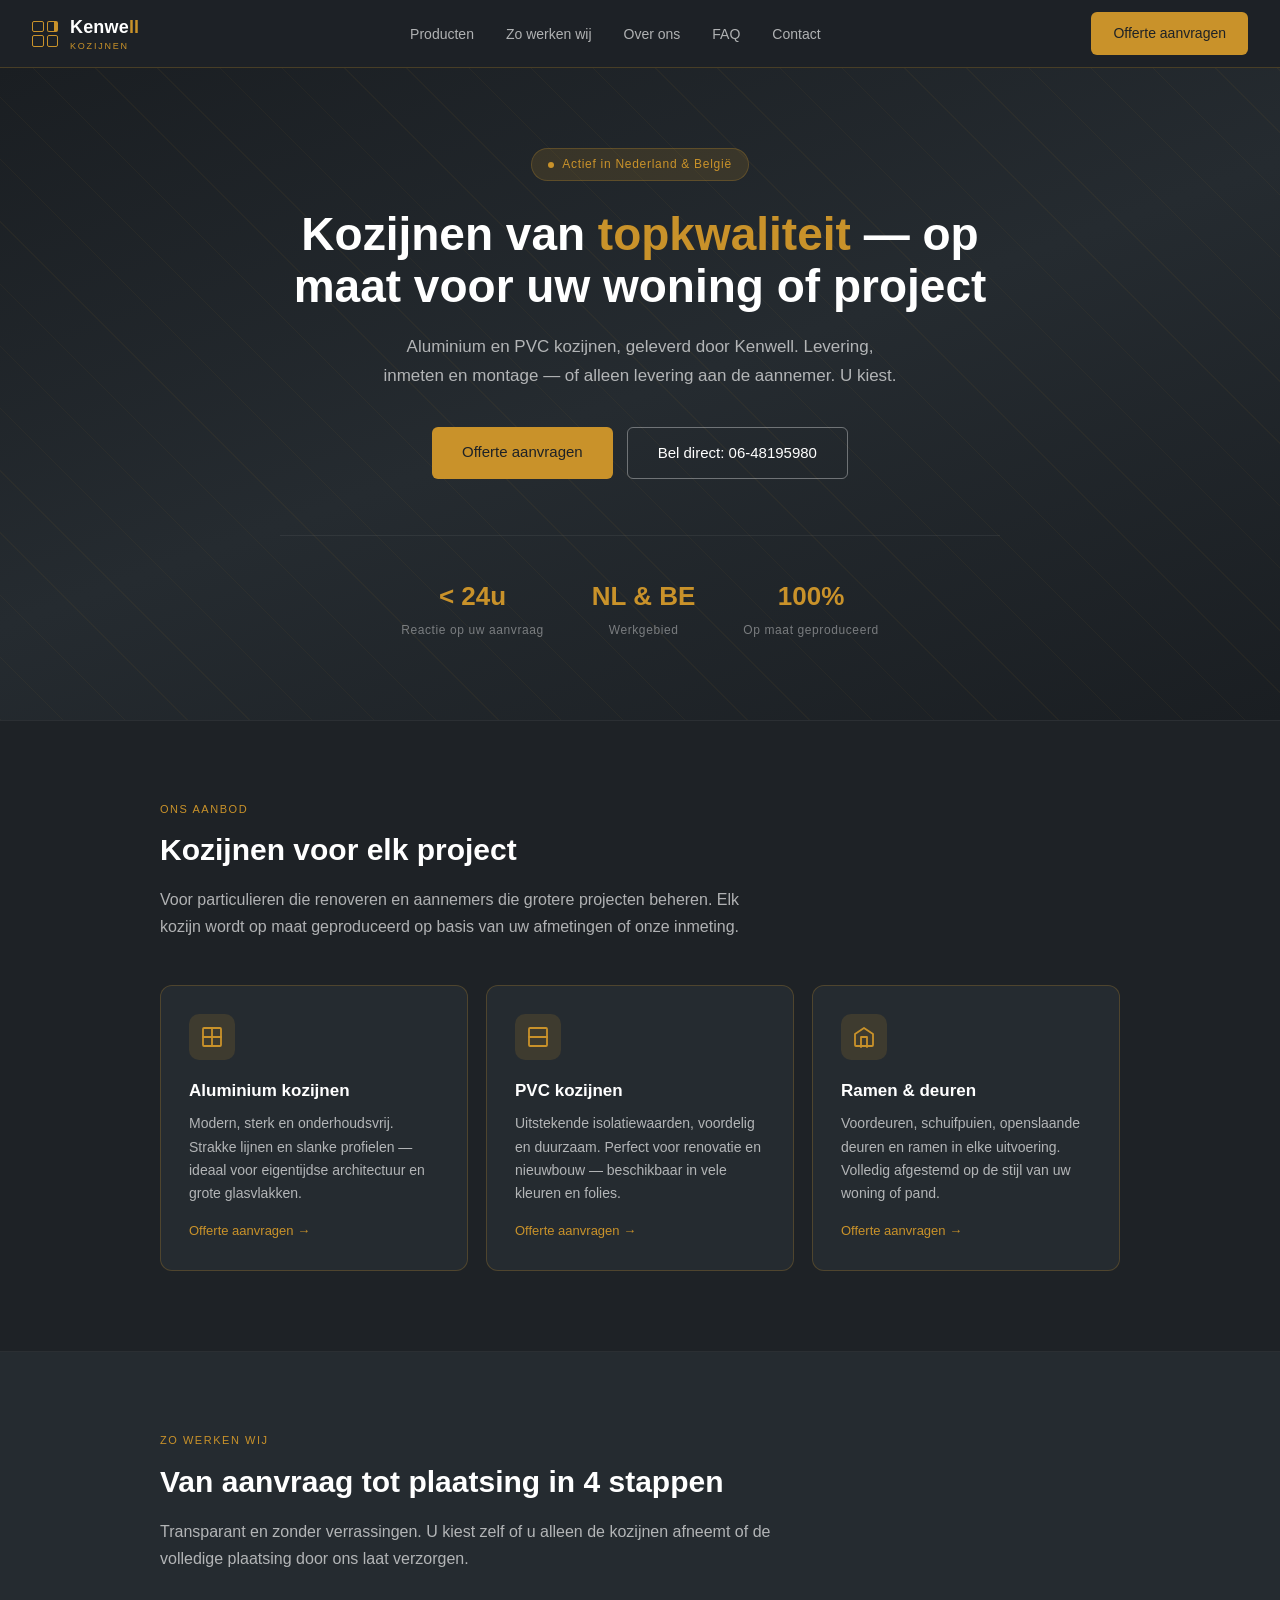
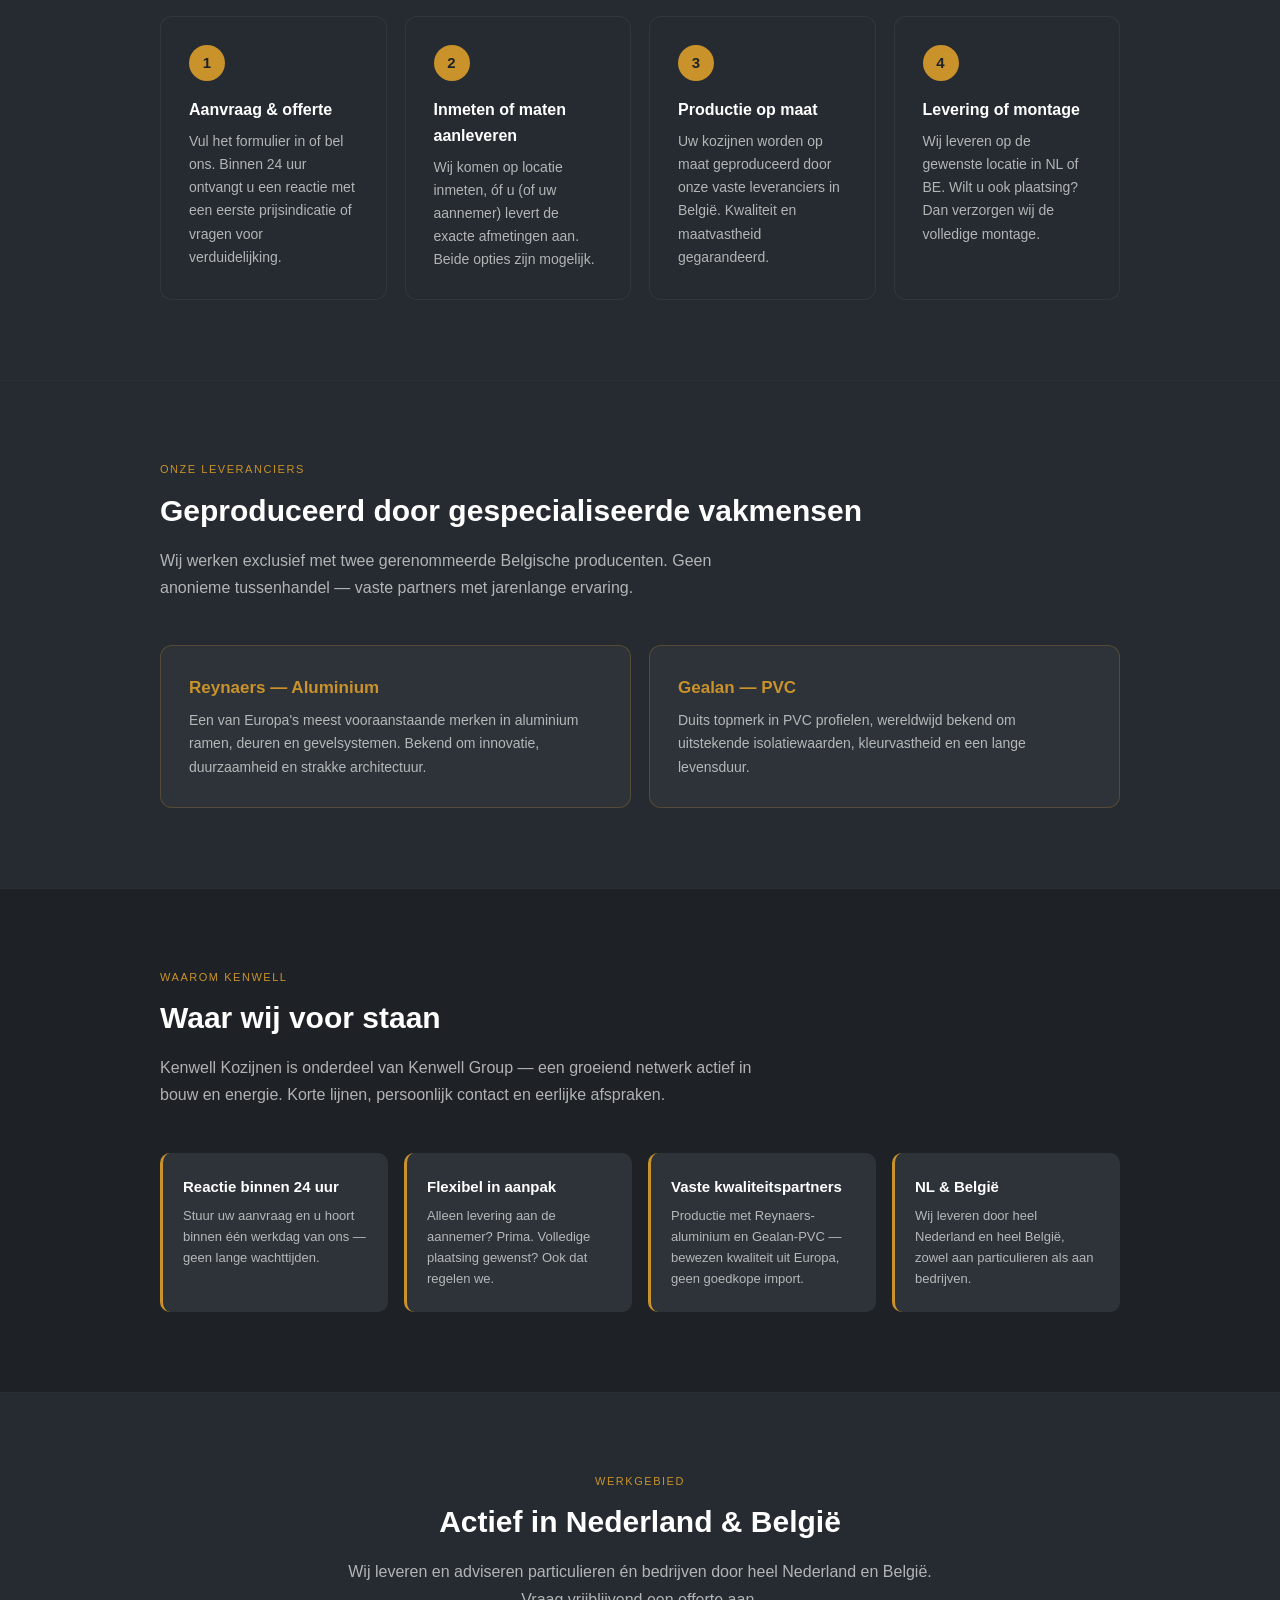
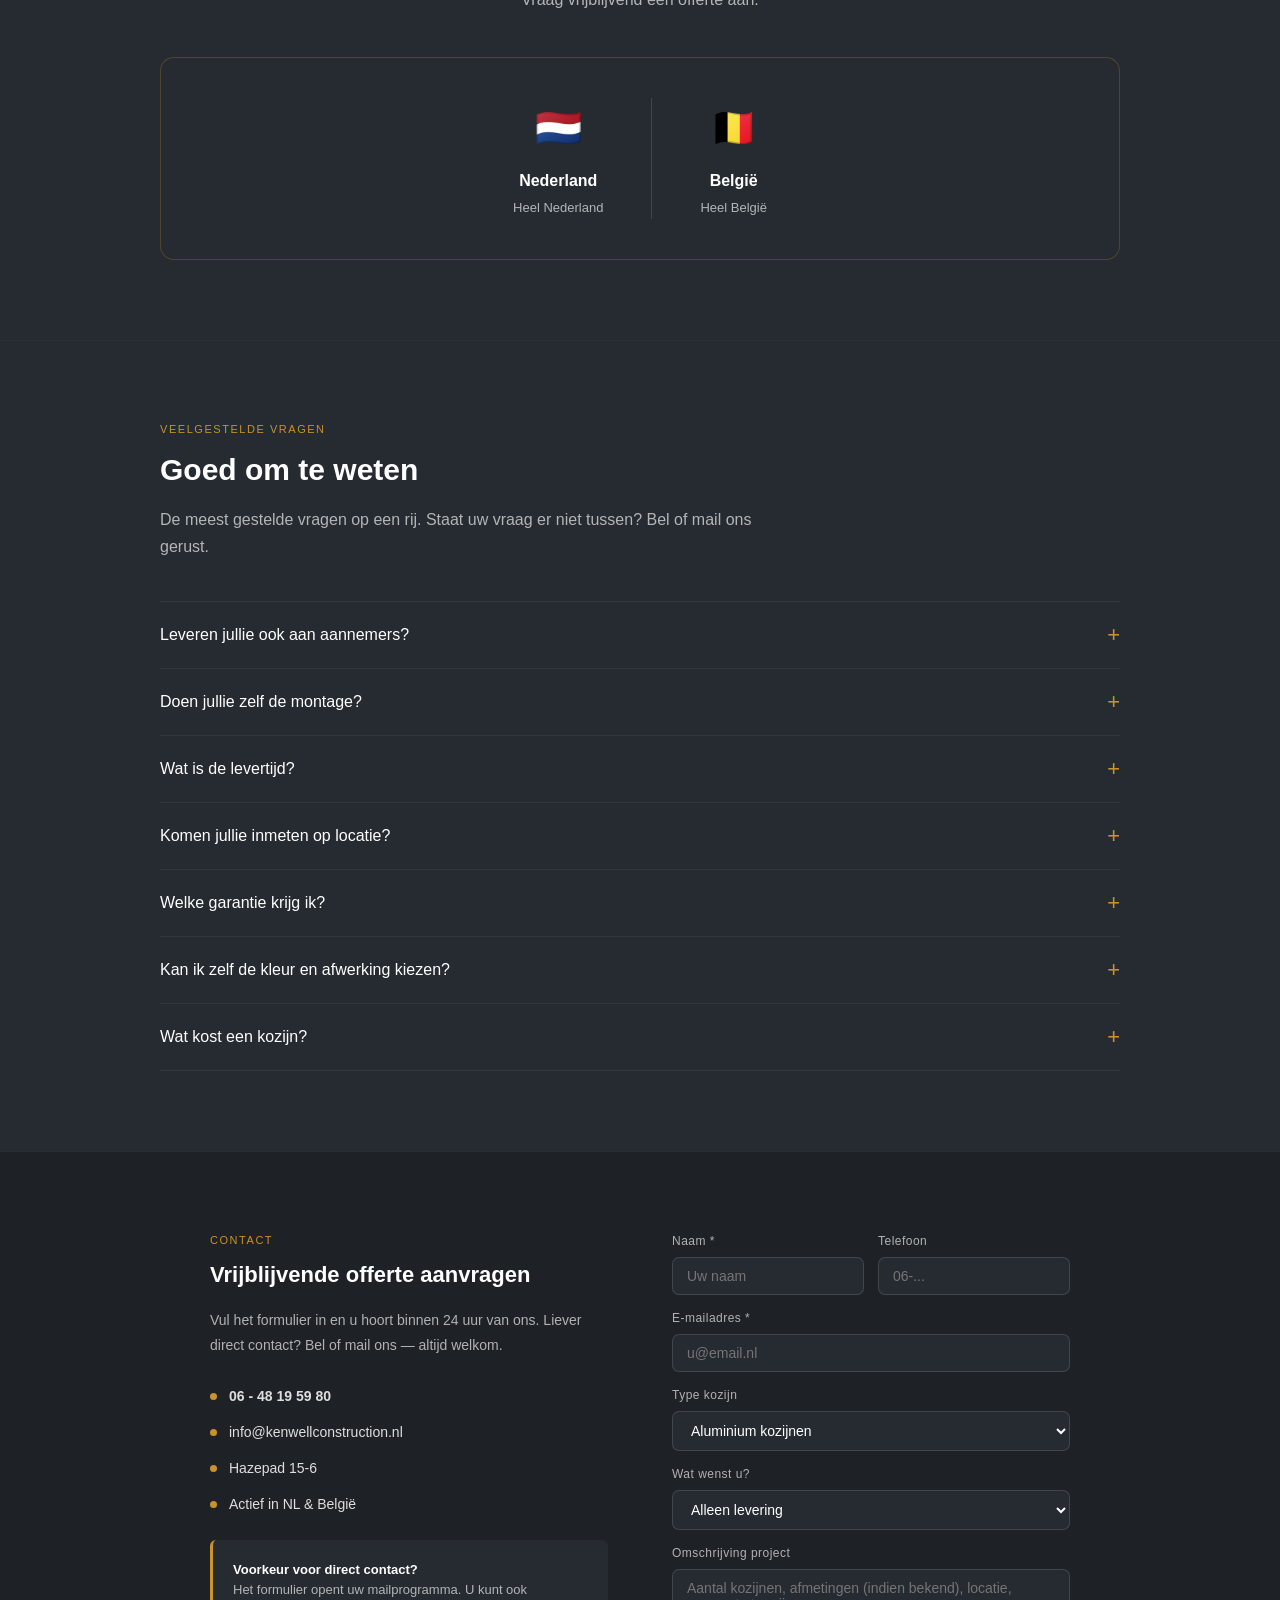
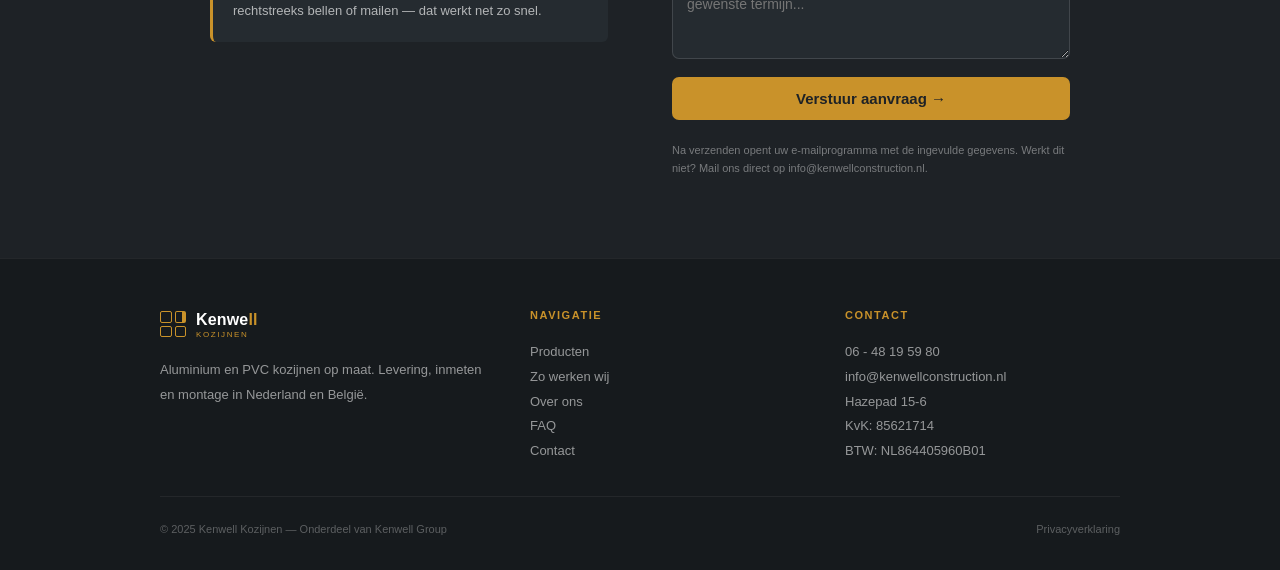
==== index.html @ 0875639f "Update index.html" ====
<!DOCTYPE html>
<html lang="nl">
<head>
  <meta charset="UTF-8" />
  <meta name="viewport" content="width=device-width, initial-scale=1.0" />
  <meta name="description" content="Kenwell Kozijnen — Aluminium en PVC kozijnen op maat. Offerte binnen 24 uur. Levering, inmeten en montage in heel Nederland en België." />
  <meta property="og:title" content="Kenwell Kozijnen | Aluminium & PVC kozijnen in NL & België" />
  <meta property="og:description" content="Kozijnen op maat voor uw woning of project. Offerte binnen 24 uur. Actief in heel Nederland en België." />
  <meta property="og:type" content="website" />
  <meta property="og:url" content="https://www.kenwellkozijnen.com" />
  <meta property="og:locale" content="nl_NL" />
  <title>Kenwell Kozijnen | Aluminium & PVC kozijnen in NL & België</title>

  <link rel="icon" href="data:image/svg+xml,%3Csvg xmlns='http://www.w3.org/2000/svg' viewBox='0 0 32 32'%3E%3Crect width='32' height='32' rx='6' fill='%231e2226'/%3E%3Ctext x='16' y='22' font-family='Segoe UI,Arial' font-size='20' font-weight='700' text-anchor='middle' fill='%23C9922A'%3EK%3C/text%3E%3C/svg%3E" />

  <script type="application/ld+json">
  {
    "@context": "https://schema.org",
    "@type": "LocalBusiness",
    "name": "Kenwell Kozijnen",
    "description": "Leverancier van aluminium en PVC kozijnen voor particulieren en bedrijven in Nederland en België.",
    "url": "https://www.kenwellkozijnen.com",
    "email": "info@kenwellconstruction.nl",
    "telephone": "+31648195980",
    "address": {
      "@type": "PostalAddress",
      "streetAddress": "Hazepad 15-6",
      "addressCountry": "NL"
    },
    "areaServed": ["NL", "BE"],
    "parentOrganization": {
      "@type": "Organization",
      "name": "Kenwell Group"
    }
  }
  </script>

  <style>
    *, *::before, *::after { margin: 0; padding: 0; box-sizing: border-box; }

    :root {
      --gold: #C9922A;
      --gold-light: rgba(201, 146, 42, 0.15);
      --gold-border: rgba(201, 146, 42, 0.25);
      --dark: #1e2226;
      --dark2: #252b30;
      --dark3: #2d3338;
      --dark4: #161a1d;
      --text: #ffffff;
      --text-muted: rgba(255,255,255,0.65);
      --text-subtle: rgba(255,255,255,0.4);
      --divider: rgba(255,255,255,0.06);
    }

    html { scroll-behavior: smooth; }
    body {
      font-family: -apple-system, BlinkMacSystemFont, 'Segoe UI', Roboto, sans-serif;
      background: var(--dark);
      color: var(--text);
      line-height: 1.6;
    }
    a { color: inherit; }

    /* NAV */
    nav {
      position: sticky; top: 0; z-index: 100;
      background: rgba(30, 34, 38, 0.92);
      backdrop-filter: blur(10px);
      border-bottom: 1px solid var(--gold-border);
      padding: 0 2rem;
      display: flex; align-items: center; justify-content: space-between;
      height: 68px;
    }
    .nav-logo { display: flex; align-items: center; gap: 12px; text-decoration: none; }
    .nav-logo-icon {
      display: grid; grid-template-columns: 1fr 1fr; gap: 3px;
      width: 26px; height: 26px;
    }
    .nav-logo-icon span {
      border: 1.8px solid var(--gold); border-radius: 2px; display: block;
    }
    .nav-logo-icon span:nth-child(2) { border-right-width: 4px; }
    .nav-brand-name { font-size: 18px; font-weight: 600; color: #fff; letter-spacing: 0.01em; }
    .nav-brand-name em { color: var(--gold); font-style: normal; }
    .nav-brand-sub {
      font-size: 9px; letter-spacing: 0.2em; color: var(--gold);
      display: block; margin-top: -3px;
    }
    .nav-links { display: flex; gap: 2rem; align-items: center; list-style: none; }
    .nav-links a {
      font-size: 14px; color: var(--text-muted);
      text-decoration: none; transition: color 0.2s;
    }
    .nav-links a:hover { color: #fff; }

    .btn {
      display: inline-block; padding: 10px 22px;
      border-radius: 6px; font-size: 14px; font-weight: 500;
      cursor: pointer; border: none; text-decoration: none;
      transition: opacity 0.2s, background 0.2s, border-color 0.2s;
    }
    .btn-gold { background: var(--gold); color: #1e2226; }
    .btn-gold:hover { opacity: 0.88; }
    .btn-outline {
      background: transparent; color: #fff;
      border: 1.5px solid rgba(255,255,255,0.35);
    }
    .btn-outline:hover { border-color: #fff; }

    /* HERO */
    .hero {
      min-height: 580px;
      display: flex; align-items: center; justify-content: center;
      text-align: center; padding: 5rem 2rem;
      position: relative; overflow: hidden;
      background: linear-gradient(160deg, #1a1e22 0%, #252b30 50%, #1a1e22 100%);
    }
    .hero-pattern {
      position: absolute; inset: 0; opacity: 0.05;
      background-image: repeating-linear-gradient(
        45deg, var(--gold) 0px, var(--gold) 1px,
        transparent 1px, transparent 44px
      );
    }
    .hero-content { position: relative; z-index: 1; max-width: 720px; }
    .hero-badge {
      display: inline-flex; align-items: center; gap: 8px;
      background: var(--gold-light); border: 1px solid var(--gold-border);
      border-radius: 20px; padding: 6px 16px;
      font-size: 12px; color: var(--gold); letter-spacing: 0.06em;
      margin-bottom: 1.75rem;
    }
    .hero-badge-dot { width: 6px; height: 6px; background: var(--gold); border-radius: 50%; }
    .hero h1 { font-size: 46px; font-weight: 600; line-height: 1.13; margin-bottom: 1.25rem; }
    .hero h1 em { color: var(--gold); font-style: normal; }
    .hero-sub {
      font-size: 17px; color: var(--text-muted);
      max-width: 520px; margin: 0 auto 2.25rem; line-height: 1.7;
    }
    .hero-ctas { display: flex; gap: 14px; justify-content: center; flex-wrap: wrap; }
    .hero-ctas .btn { font-size: 15px; padding: 13px 30px; }
    .hero-stats {
      display: flex; gap: 3rem; justify-content: center;
      margin-top: 3.5rem; padding-top: 2.5rem;
      border-top: 1px solid var(--divider); flex-wrap: wrap;
    }
    .stat-num { font-size: 26px; font-weight: 600; color: var(--gold); }
    .stat-label { font-size: 12px; color: var(--text-subtle); margin-top: 3px; letter-spacing: 0.05em; }

    /* SECTIONS */
    section { padding: 5rem 2rem; }
    .section-inner { max-width: 960px; margin: 0 auto; }
    .section-tag {
      font-size: 11px; letter-spacing: 0.14em;
      color: var(--gold); text-transform: uppercase; margin-bottom: 0.5rem;
    }
    .section-title { font-size: 30px; font-weight: 600; margin-bottom: 0.75rem; }
    .section-sub {
      font-size: 16px; color: var(--text-muted);
      line-height: 1.7; max-width: 620px;
    }
    .divider { border: none; border-top: 1px solid var(--divider); }

    /* PRODUCTS */
    .products-grid {
      display: grid; grid-template-columns: repeat(auto-fit, minmax(240px, 1fr));
      gap: 18px; margin-top: 2.75rem;
    }
    .product-card {
      background: var(--dark2); border: 1px solid var(--gold-border);
      border-radius: 12px; padding: 1.75rem;
      transition: border-color 0.25s, transform 0.25s;
    }
    .product-card:hover {
      border-color: rgba(201,146,42,0.6); transform: translateY(-3px);
    }
    .product-icon {
      width: 46px; height: 46px; background: var(--gold-light);
      border-radius: 10px; display: flex; align-items: center;
      justify-content: center; margin-bottom: 1.1rem;
    }
    .product-card h3 { font-size: 17px; font-weight: 600; margin-bottom: 0.5rem; }
    .product-card p { font-size: 14px; color: var(--text-muted); line-height: 1.65; }
    .product-link {
      display: inline-block; font-size: 13px; color: var(--gold);
      margin-top: 1rem; text-decoration: none;
    }
    .product-link:hover { text-decoration: underline; }

    /* USPs */
    .usps { background: var(--dark2); }
    .usp-grid {
      display: grid; grid-template-columns: repeat(auto-fit, minmax(210px, 1fr));
      gap: 16px; margin-top: 2.75rem;
    }
    .usp-item {
      padding: 1.4rem 1.25rem; border-radius: 10px;
      background: var(--dark3); border-left: 3px solid var(--gold);
    }
    .usp-item h4 { font-size: 15px; font-weight: 600; margin-bottom: 0.45rem; }
    .usp-item p { font-size: 13px; color: var(--text-muted); line-height: 1.6; }

    /* PROCES */
    .proces-grid {
      display: grid; grid-template-columns: repeat(auto-fit, minmax(220px, 1fr));
      gap: 18px; margin-top: 2.75rem;
    }
    .proces-step {
      background: var(--dark2); border: 1px solid var(--divider);
      border-radius: 12px; padding: 1.75rem; position: relative;
    }
    .proces-num {
      display: inline-flex; align-items: center; justify-content: center;
      width: 36px; height: 36px; border-radius: 50%;
      background: var(--gold); color: var(--dark);
      font-weight: 700; font-size: 15px; margin-bottom: 1rem;
    }
    .proces-step h4 { font-size: 16px; font-weight: 600; margin-bottom: 0.45rem; }
    .proces-step p { font-size: 14px; color: var(--text-muted); line-height: 1.65; }

    /* LEVERANCIERS */
    .leveranciers { background: var(--dark2); }
    .lev-grid {
      display: grid; grid-template-columns: repeat(auto-fit, minmax(260px, 1fr));
      gap: 18px; margin-top: 2.75rem;
    }
    .lev-card {
      background: var(--dark3); border: 1px solid var(--gold-border);
      border-radius: 12px; padding: 1.75rem;
    }
    .lev-card h4 { font-size: 17px; font-weight: 600; margin-bottom: 0.5rem; color: var(--gold); }
    .lev-card p { font-size: 14px; color: var(--text-muted); line-height: 1.65; }

    /* WERKGEBIED */
    .werkgebied { text-align: center; }
    .werkgebied .section-sub { margin: 0 auto; }
    .map-card {
      background: var(--dark2); border: 1px solid var(--gold-border);
      border-radius: 14px; padding: 2.5rem;
      display: flex; gap: 3rem; justify-content: center;
      margin-top: 2.75rem; flex-wrap: wrap;
    }
    .map-divider { width: 1px; background: var(--gold-border); align-self: stretch; }
    .map-country { text-align: center; }
    .country-flag { font-size: 38px; margin-bottom: 0.6rem; }
    .country-name { font-size: 16px; font-weight: 600; }
    .country-desc { font-size: 13px; color: var(--text-muted); margin-top: 4px; }

    /* FAQ */
    .faq { background: var(--dark2); }
    .faq-list { margin-top: 2.5rem; }
    .faq-item {
      border-bottom: 1px solid var(--divider);
    }
    .faq-item:first-child { border-top: 1px solid var(--divider); }
    .faq-q {
      width: 100%; background: none; border: none;
      padding: 1.25rem 0; font-size: 16px; font-weight: 500;
      color: var(--text); cursor: pointer; text-align: left;
      display: flex; justify-content: space-between; align-items: center;
      font-family: inherit;
    }
    .faq-q:hover { color: var(--gold); }
    .faq-q::after {
      content: '+'; color: var(--gold); font-size: 22px;
      font-weight: 300; transition: transform 0.25s;
    }
    .faq-item.open .faq-q::after { transform: rotate(45deg); }
    .faq-a {
      max-height: 0; overflow: hidden;
      transition: max-height 0.3s ease;
      font-size: 14px; color: var(--text-muted); line-height: 1.7;
    }
    .faq-item.open .faq-a { max-height: 400px; }
    .faq-a-inner { padding: 0 0 1.25rem 0; }

    /* CONTACT */
    .contact-section { background: var(--dark); }
    .contact-inner {
      display: grid; grid-template-columns: 1fr 1fr;
      gap: 4rem; max-width: 860px; margin: 0 auto;
    }
    .contact-info h3 { font-size: 22px; font-weight: 600; margin-bottom: 1rem; }
    .contact-info p.lead { font-size: 14px; color: var(--text-muted); line-height: 1.75; margin-bottom: 1.75rem; }
    .contact-detail {
      display: flex; align-items: center; gap: 12px;
      margin-bottom: 0.85rem; font-size: 14px;
      color: rgba(255,255,255,0.85);
    }
    .contact-detail a { text-decoration: none; transition: color 0.2s; }
    .contact-detail a:hover { color: var(--gold); }
    .contact-detail-dot { width: 7px; height: 7px; background: var(--gold); border-radius: 50%; flex-shrink: 0; }
    .direct-contact {
      margin-top: 1.5rem; padding: 1.25rem;
      background: var(--dark2); border-left: 3px solid var(--gold);
      border-radius: 6px; font-size: 13px; color: var(--text-muted);
    }

    .contact-form { display: flex; flex-direction: column; gap: 14px; }
    .form-row { display: grid; grid-template-columns: 1fr 1fr; gap: 14px; }
    .form-field { display: flex; flex-direction: column; gap: 6px; }
    .form-field label { font-size: 12px; color: var(--text-muted); letter-spacing: 0.04em; }
    .form-field input,
    .form-field select,
    .form-field textarea {
      background: var(--dark2);
      border: 1px solid rgba(255,255,255,0.13);
      border-radius: 7px; padding: 10px 14px;
      color: #fff; font-size: 14px; font-family: inherit;
      outline: none; transition: border-color 0.2s; width: 100%;
    }
    .form-field input:focus,
    .form-field select:focus,
    .form-field textarea:focus { border-color: var(--gold); }
    .form-field select option { background: var(--dark); }
    .form-field textarea { resize: vertical; min-height: 90px; }
    .form-hint { font-size: 11px; color: var(--text-subtle); margin-top: 8px; }

    .submit-btn {
      background: var(--gold); color: #1e2226;
      font-size: 15px; font-weight: 600; padding: 13px;
      border-radius: 7px; border: none; cursor: pointer;
      transition: opacity 0.2s; margin-top: 4px; width: 100%;
    }
    .submit-btn:hover { opacity: 0.88; }

    /* FOOTER */
    footer {
      background: var(--dark4); border-top: 1px solid var(--divider);
      padding: 3rem 2rem 2rem;
    }
    .footer-inner {
      max-width: 960px; margin: 0 auto;
      display: grid; grid-template-columns: 1.2fr 1fr 1fr;
      gap: 2.5rem; margin-bottom: 2rem;
    }
    .footer-col h5 {
      font-size: 11px; letter-spacing: 0.14em;
      color: var(--gold); text-transform: uppercase; margin-bottom: 1rem;
    }
    .footer-col p, .footer-col a {
      font-size: 13px; color: rgba(255,255,255,0.55);
      line-height: 1.9; text-decoration: none; display: block;
    }
    .footer-col a:hover { color: #fff; }
    .footer-logo {
      display: flex; align-items: center; gap: 10px; margin-bottom: 1rem;
    }
    .footer-bottom {
      max-width: 960px; margin: 0 auto;
      padding-top: 1.5rem; border-top: 1px solid var(--divider);
      display: flex; justify-content: space-between; align-items: center;
      flex-wrap: wrap; gap: 1rem;
    }
    .footer-copy { font-size: 11px; color: rgba(255,255,255,0.3); }
    .footer-legal { font-size: 11px; color: rgba(255,255,255,0.3); }
    .footer-legal a { color: inherit; text-decoration: none; margin-left: 12px; }
    .footer-legal a:hover { color: rgba(255,255,255,0.6); }

    /* PRIVACY modal — simple inline section toggle */
    .legal-section {
      display: none; background: var(--dark2);
      padding: 4rem 2rem;
    }
    .legal-section:target { display: block; }
    .legal-section .section-inner { max-width: 760px; }
    .legal-section h2 { font-size: 24px; margin-bottom: 1rem; }
    .legal-section h3 { font-size: 15px; margin: 1.5rem 0 0.5rem; color: var(--gold); }
    .legal-section p { font-size: 14px; color: var(--text-muted); line-height: 1.75; margin-bottom: 0.75rem; }
    .legal-close {
      display: inline-block; margin-top: 1.5rem; color: var(--gold);
      text-decoration: none; font-size: 13px;
    }

    /* RESPONSIVE */
    @media (max-width: 768px) {
      nav { padding: 0 1.25rem; }
      .nav-links { display: none; }
      .hero h1 { font-size: 30px; }
      .hero-sub { font-size: 15px; }
      .contact-inner { grid-template-columns: 1fr; gap: 2.5rem; }
      .form-row { grid-template-columns: 1fr; }
      .hero-stats { gap: 1.75rem; }
      .footer-inner { grid-template-columns: 1fr; gap: 2rem; }
      .footer-bottom { justify-content: center; text-align: center; }
    }
  </style>
</head>
<body>

  <!-- NAV -->
  <nav>
    <a class="nav-logo" href="#">
      <div class="nav-logo-icon">
        <span></span><span></span><span></span><span></span>
      </div>
      <div>
        <span class="nav-brand-name">Kenwe<em>ll</em></span>
        <span class="nav-brand-sub">KOZIJNEN</span>
      </div>
    </a>
    <ul class="nav-links">
      <li><a href="#aanbod">Producten</a></li>
      <li><a href="#proces">Zo werken wij</a></li>
      <li><a href="#waarom">Over ons</a></li>
      <li><a href="#faq">FAQ</a></li>
      <li><a href="#contact">Contact</a></li>
    </ul>
    <a class="btn btn-gold" href="#contact">Offerte aanvragen</a>
  </nav>

  <!-- HERO -->
  <section class="hero" aria-label="Introductie">
    <div class="hero-pattern" aria-hidden="true"></div>
    <div class="hero-content">
      <div class="hero-badge">
        <span class="hero-badge-dot"></span>
        Actief in Nederland & België
      </div>
      <h1>Kozijnen van <em>topkwaliteit</em> — op maat voor uw woning of project</h1>
      <p class="hero-sub">Aluminium en PVC kozijnen, geleverd door Kenwell. Levering, inmeten en montage — of alleen levering aan de aannemer. U kiest.</p>
      <div class="hero-ctas">
        <a class="btn btn-gold" href="#contact">Offerte aanvragen</a>
        <a class="btn btn-outline" href="tel:+31648195980">Bel direct: 06-48195980</a>
      </div>
      <div class="hero-stats">
        <div>
          <div class="stat-num">&lt; 24u</div>
          <div class="stat-label">Reactie op uw aanvraag</div>
        </div>
        <div>
          <div class="stat-num">NL & BE</div>
          <div class="stat-label">Werkgebied</div>
        </div>
        <div>
          <div class="stat-num">100%</div>
          <div class="stat-label">Op maat geproduceerd</div>
        </div>
      </div>
    </div>
  </section>

  <hr class="divider" />

  <!-- PRODUCTEN -->
  <section id="aanbod">
    <div class="section-inner">
      <p class="section-tag">Ons aanbod</p>
      <h2 class="section-title">Kozijnen voor elk project</h2>
      <p class="section-sub">Voor particulieren die renoveren en aannemers die grotere projecten beheren. Elk kozijn wordt op maat geproduceerd op basis van uw afmetingen of onze inmeting.</p>

      <div class="products-grid">
        <div class="product-card">
          <div class="product-icon">
            <svg width="24" height="24" viewBox="0 0 24 24" fill="none" stroke="#C9922A" stroke-width="1.8" stroke-linecap="round" stroke-linejoin="round" aria-hidden="true">
              <rect x="3" y="3" width="18" height="18" rx="1"/>
              <line x1="3" y1="12" x2="21" y2="12"/>
              <line x1="12" y1="3" x2="12" y2="21"/>
            </svg>
          </div>
          <h3>Aluminium kozijnen</h3>
          <p>Modern, sterk en onderhoudsvrij. Strakke lijnen en slanke profielen — ideaal voor eigentijdse architectuur en grote glasvlakken.</p>
          <a class="product-link" href="#contact">Offerte aanvragen →</a>
        </div>

        <div class="product-card">
          <div class="product-icon">
            <svg width="24" height="24" viewBox="0 0 24 24" fill="none" stroke="#C9922A" stroke-width="1.8" stroke-linecap="round" stroke-linejoin="round" aria-hidden="true">
              <rect x="3" y="3" width="18" height="18" rx="1"/>
              <line x1="3" y1="12" x2="21" y2="12"/>
            </svg>
          </div>
          <h3>PVC kozijnen</h3>
          <p>Uitstekende isolatiewaarden, voordelig en duurzaam. Perfect voor renovatie en nieuwbouw — beschikbaar in vele kleuren en folies.</p>
          <a class="product-link" href="#contact">Offerte aanvragen →</a>
        </div>

        <div class="product-card">
          <div class="product-icon">
            <svg width="24" height="24" viewBox="0 0 24 24" fill="none" stroke="#C9922A" stroke-width="1.8" stroke-linecap="round" stroke-linejoin="round" aria-hidden="true">
              <path d="M3 9l9-6 9 6v11a1 1 0 01-1 1H4a1 1 0 01-1-1z"/>
              <polyline points="9 22 9 12 15 12 15 22"/>
            </svg>
          </div>
          <h3>Ramen & deuren</h3>
          <p>Voordeuren, schuifpuien, openslaande deuren en ramen in elke uitvoering. Volledig afgestemd op de stijl van uw woning of pand.</p>
          <a class="product-link" href="#contact">Offerte aanvragen →</a>
        </div>
      </div>
    </div>
  </section>

  <hr class="divider" />

  <!-- PROCES -->
  <section id="proces" class="usps">
    <div class="section-inner">
      <p class="section-tag">Zo werken wij</p>
      <h2 class="section-title">Van aanvraag tot plaatsing in 4 stappen</h2>
      <p class="section-sub">Transparant en zonder verrassingen. U kiest zelf of u alleen de kozijnen afneemt of de volledige plaatsing door ons laat verzorgen.</p>

      <div class="proces-grid">
        <div class="proces-step">
          <div class="proces-num">1</div>
          <h4>Aanvraag & offerte</h4>
          <p>Vul het formulier in of bel ons. Binnen 24 uur ontvangt u een reactie met een eerste prijsindicatie of vragen voor verduidelijking.</p>
        </div>
        <div class="proces-step">
          <div class="proces-num">2</div>
          <h4>Inmeten of maten aanleveren</h4>
          <p>Wij komen op locatie inmeten, óf u (of uw aannemer) levert de exacte afmetingen aan. Beide opties zijn mogelijk.</p>
        </div>
        <div class="proces-step">
          <div class="proces-num">3</div>
          <h4>Productie op maat</h4>
          <p>Uw kozijnen worden op maat geproduceerd door onze vaste leveranciers in België. Kwaliteit en maatvastheid gegarandeerd.</p>
        </div>
        <div class="proces-step">
          <div class="proces-num">4</div>
          <h4>Levering of montage</h4>
          <p>Wij leveren op de gewenste locatie in NL of BE. Wilt u ook plaatsing? Dan verzorgen wij de volledige montage.</p>
        </div>
      </div>
    </div>
  </section>

  <hr class="divider" />

  <!-- LEVERANCIERS -->
  <section id="leveranciers" class="leveranciers">
    <div class="section-inner">
      <p class="section-tag">Onze leveranciers</p>
      <h2 class="section-title">Geproduceerd door gespecialiseerde vakmensen</h2>
      <p class="section-sub">Wij werken exclusief met twee gerenommeerde Belgische producenten. Geen anonieme tussenhandel — vaste partners met jarenlange ervaring.</p>

      <div class="lev-grid">
        <div class="lev-card">
          <h4>Reynaers — Aluminium</h4>
          <p>Een van Europa's meest vooraanstaande merken in aluminium ramen, deuren en gevelsystemen. Bekend om innovatie, duurzaamheid en strakke architectuur.</p>
        </div>
        <div class="lev-card">
          <h4>Gealan — PVC</h4>
          <p>Duits topmerk in PVC profielen, wereldwijd bekend om uitstekende isolatiewaarden, kleurvastheid en een lange levensduur.</p>
        </div>
      </div>
    </div>
  </section>

  <hr class="divider" />

  <!-- WAAROM KENWELL -->
  <section id="waarom">
    <div class="section-inner">
      <p class="section-tag">Waarom Kenwell</p>
      <h2 class="section-title">Waar wij voor staan</h2>
      <p class="section-sub">Kenwell Kozijnen is onderdeel van Kenwell Group — een groeiend netwerk actief in bouw en energie. Korte lijnen, persoonlijk contact en eerlijke afspraken.</p>

      <div class="usp-grid">
        <div class="usp-item">
          <h4>Reactie binnen 24 uur</h4>
          <p>Stuur uw aanvraag en u hoort binnen één werkdag van ons — geen lange wachttijden.</p>
        </div>
        <div class="usp-item">
          <h4>Flexibel in aanpak</h4>
          <p>Alleen levering aan de aannemer? Prima. Volledige plaatsing gewenst? Ook dat regelen we.</p>
        </div>
        <div class="usp-item">
          <h4>Vaste kwaliteitspartners</h4>
          <p>Productie met Reynaers-aluminium en Gealan-PVC — bewezen kwaliteit uit Europa, geen goedkope import.</p>
        </div>
        <div class="usp-item">
          <h4>NL & België</h4>
          <p>Wij leveren door heel Nederland en heel België, zowel aan particulieren als aan bedrijven.</p>
        </div>
      </div>
    </div>
  </section>

  <hr class="divider" />

  <!-- WERKGEBIED -->
  <section id="werkgebied" class="werkgebied usps">
    <div class="section-inner">
      <p class="section-tag">Werkgebied</p>
      <h2 class="section-title">Actief in Nederland & België</h2>
      <p class="section-sub">Wij leveren en adviseren particulieren én bedrijven door heel Nederland en België. Vraag vrijblijvend een offerte aan.</p>

      <div class="map-card">
        <div class="map-country">
          <div class="country-flag">🇳🇱</div>
          <div class="country-name">Nederland</div>
          <div class="country-desc">Heel Nederland</div>
        </div>
        <div class="map-divider"></div>
        <div class="map-country">
          <div class="country-flag">🇧🇪</div>
          <div class="country-name">België</div>
          <div class="country-desc">Heel België</div>
        </div>
      </div>
    </div>
  </section>

  <hr class="divider" />

  <!-- FAQ -->
  <section id="faq" class="faq">
    <div class="section-inner">
      <p class="section-tag">Veelgestelde vragen</p>
      <h2 class="section-title">Goed om te weten</h2>
      <p class="section-sub">De meest gestelde vragen op een rij. Staat uw vraag er niet tussen? Bel of mail ons gerust.</p>

      <div class="faq-list">
        <div class="faq-item">
          <button class="faq-q" type="button">Leveren jullie ook aan aannemers?</button>
          <div class="faq-a"><div class="faq-a-inner">Ja. Wij leveren zowel aan particulieren als aan aannemers en bouwbedrijven. Als u zelf al de exacte afmetingen heeft, kunt u die direct doorsturen en gaan wij daarmee aan de slag.</div></div>
        </div>
        <div class="faq-item">
          <button class="faq-q" type="button">Doen jullie zelf de montage?</button>
          <div class="faq-a"><div class="faq-a-inner">Dat kan. Onze voorkeur is levering, maar volledige plaatsing is zeker mogelijk. U geeft bij de aanvraag aan wat u wenst — dan nemen we dat mee in de offerte.</div></div>
        </div>
        <div class="faq-item">
          <button class="faq-q" type="button">Wat is de levertijd?</button>
          <div class="faq-a"><div class="faq-a-inner">De levertijd hangt af van het type kozijn, het aantal en de drukte bij onze producent. Wij geven u een realistische indicatie bij de offerte, zodat u weet waar u aan toe bent.</div></div>
        </div>
        <div class="faq-item">
          <button class="faq-q" type="button">Komen jullie inmeten op locatie?</button>
          <div class="faq-a"><div class="faq-a-inner">Ja, inmeten op locatie is mogelijk in heel Nederland en België. Heeft u de maten al zelf of via uw aannemer? Dan slaan we deze stap over en besparen we u tijd en kosten.</div></div>
        </div>
        <div class="faq-item">
          <button class="faq-q" type="button">Welke garantie krijg ik?</button>
          <div class="faq-a"><div class="faq-a-inner">U krijgt fabrieksgarantie van onze producent op het kozijn en het glaswerk. De exacte garantievoorwaarden nemen we op in uw offerte zodat alles vooraf helder is.</div></div>
        </div>
        <div class="faq-item">
          <button class="faq-q" type="button">Kan ik zelf de kleur en afwerking kiezen?</button>
          <div class="faq-a"><div class="faq-a-inner">Zeker. Aluminium kozijnen zijn leverbaar in alle RAL-kleuren, PVC in vele standaardkleuren en folies (ook houtlook). Wij adviseren u graag over de mogelijkheden.</div></div>
        </div>
        <div class="faq-item">
          <button class="faq-q" type="button">Wat kost een kozijn?</button>
          <div class="faq-a"><div class="faq-a-inner">Dat verschilt enorm per project — afmetingen, profiel, beglazing en afwerking bepalen de prijs. Daarom werken wij altijd met een offerte op maat, vrijblijvend en zonder verplichtingen.</div></div>
        </div>
      </div>
    </div>
  </section>

  <hr class="divider" />

  <!-- CONTACT -->
  <section id="contact" class="contact-section">
    <div class="section-inner" style="max-width: 960px;">
      <div class="contact-inner">
        <div class="contact-info">
          <p class="section-tag">Contact</p>
          <h3>Vrijblijvende offerte aanvragen</h3>
          <p class="lead">Vul het formulier in en u hoort binnen 24 uur van ons. Liever direct contact? Bel of mail ons — altijd welkom.</p>

          <div class="contact-detail">
            <span class="contact-detail-dot"></span>
            <a href="tel:+31648195980"><strong>06 - 48 19 59 80</strong></a>
          </div>
          <div class="contact-detail">
            <span class="contact-detail-dot"></span>
            <a href="mailto:info@kenwellconstruction.nl">info@kenwellconstruction.nl</a>
          </div>
          <div class="contact-detail">
            <span class="contact-detail-dot"></span>
            Hazepad 15-6
          </div>
          <div class="contact-detail">
            <span class="contact-detail-dot"></span>
            Actief in NL & België
          </div>

          <div class="direct-contact">
            <strong style="color:#fff;">Voorkeur voor direct contact?</strong><br>
            Het formulier opent uw mailprogramma. U kunt ook rechtstreeks bellen of mailen — dat werkt net zo snel.
          </div>
        </div>

        <form class="contact-form" id="contactForm" onsubmit="return sendViaMailto(event)">
          <div class="form-row">
            <div class="form-field">
              <label for="naam">Naam *</label>
              <input type="text" id="naam" name="naam" placeholder="Uw naam" required />
            </div>
            <div class="form-field">
              <label for="telefoon">Telefoon</label>
              <input type="tel" id="telefoon" name="telefoon" placeholder="06-..." />
            </div>
          </div>

          <div class="form-field">
            <label for="email">E-mailadres *</label>
            <input type="email" id="email" name="email" placeholder="u@email.nl" required />
          </div>

          <div class="form-field">
            <label for="type">Type kozijn</label>
            <select id="type" name="type">
              <option value="Aluminium kozijnen">Aluminium kozijnen</option>
              <option value="PVC kozijnen">PVC kozijnen</option>
              <option value="Ramen & deuren">Ramen & deuren</option>
              <option value="Combinatie / onbekend">Combinatie of weet ik nog niet</option>
            </select>
          </div>

          <div class="form-field">
            <label for="dienst">Wat wenst u?</label>
            <select id="dienst" name="dienst">
              <option value="Alleen levering">Alleen levering</option>
              <option value="Levering + montage">Levering + montage</option>
              <option value="Inmeten + levering + montage">Inmeten + levering + montage</option>
              <option value="Advies / nog niet zeker">Advies / nog niet zeker</option>
            </select>
          </div>

          <div class="form-field">
            <label for="bericht">Omschrijving project</label>
            <textarea id="bericht" name="bericht" placeholder="Aantal kozijnen, afmetingen (indien bekend), locatie, gewenste termijn..."></textarea>
          </div>

          <button type="submit" class="submit-btn">Verstuur aanvraag →</button>
          <p class="form-hint">Na verzenden opent uw e-mailprogramma met de ingevulde gegevens. Werkt dit niet? Mail ons direct op info@kenwellconstruction.nl.</p>
        </form>
      </div>
    </div>
  </section>

  <!-- PRIVACY (toggle via #privacy) -->
  <section id="privacy" class="legal-section">
    <div class="section-inner">
      <h2>Privacyverklaring</h2>
      <p><em>Laatst bijgewerkt: 2025</em></p>

      <h3>Wie zijn wij</h3>
      <p>Kenwell Kozijnen is onderdeel van Kenwell Group, gevestigd aan Hazepad 15-6. Ingeschreven bij de Kamer van Koophandel onder nummer 85621714.</p>

      <h3>Welke gegevens verzamelen wij</h3>
      <p>Wanneer u het contactformulier invult of ons mailt, verwerken wij uw naam, telefoonnummer, e-mailadres en de informatie die u zelf aan ons verstrekt over uw project.</p>

      <h3>Waarvoor gebruiken wij uw gegevens</h3>
      <p>Uitsluitend om uw aanvraag te beantwoorden, een offerte op te stellen en uw project uit te voeren. Wij verkopen of delen uw gegevens niet met derden, behalve waar strikt nodig voor de uitvoering (bijvoorbeeld onze leveranciers voor de productie van uw kozijnen).</p>

      <h3>Hoe lang bewaren wij uw gegevens</h3>
      <p>Wij bewaren uw gegevens zolang dat nodig is voor de uitvoering van de dienstverlening en aansluitend de wettelijke bewaartermijnen (o.a. 7 jaar voor fiscale administratie).</p>

      <h3>Uw rechten</h3>
      <p>U heeft recht op inzage, correctie en verwijdering van uw gegevens. Neem hiervoor contact op via info@kenwellconstruction.nl.</p>

      <h3>Cookies</h3>
      <p>Deze website gebruikt geen tracking-cookies. Er worden geen gegevens gedeeld met externe partijen voor marketingdoeleinden.</p>

      <a class="legal-close" href="#">← Terug naar de site</a>
    </div>
  </section>

  <!-- FOOTER -->
  <footer>
    <div class="footer-inner">
      <div class="footer-col">
        <div class="footer-logo">
          <div class="nav-logo-icon">
            <span></span><span></span><span></span><span></span>
          </div>
          <div>
            <span class="nav-brand-name" style="font-size:16px;">Kenwe<em>ll</em></span>
            <span class="nav-brand-sub" style="font-size:8px;">KOZIJNEN</span>
          </div>
        </div>
        <p>Aluminium en PVC kozijnen op maat. Levering, inmeten en montage in Nederland en België.</p>
      </div>

      <div class="footer-col">
        <h5>Navigatie</h5>
        <a href="#aanbod">Producten</a>
        <a href="#proces">Zo werken wij</a>
        <a href="#waarom">Over ons</a>
        <a href="#faq">FAQ</a>
        <a href="#contact">Contact</a>
      </div>

      <div class="footer-col">
        <h5>Contact</h5>
        <a href="tel:+31648195980">06 - 48 19 59 80</a>
        <a href="mailto:info@kenwellconstruction.nl">info@kenwellconstruction.nl</a>
        <p>Hazepad 15-6<br>KvK: 85621714<br>BTW: NL864405960B01</p>
      </div>
    </div>

    <div class="footer-bottom">
      <p class="footer-copy">© 2025 Kenwell Kozijnen — Onderdeel van Kenwell Group</p>
      <p class="footer-legal">
        <a href="#privacy">Privacyverklaring</a>
      </p>
    </div>
  </footer>

  <script>
    // FAQ accordion
    document.querySelectorAll('.faq-q').forEach(btn => {
      btn.addEventListener('click', () => {
        btn.parentElement.classList.toggle('open');
      });
    });

    // Contact form -> mailto
    function sendViaMailto(e) {
      e.preventDefault();
      const naam = document.getElementById('naam').value;
      const telefoon = document.getElementById('telefoon').value;
      const email = document.getElementById('email').value;
      const type = document.getElementById('type').value;
      const dienst = document.getElementById('dienst').value;
      const bericht = document.getElementById('bericht').value;

      const subject = `Offerte-aanvraag van ${naam}`;
      const body =
`Naam: ${naam}
Telefoon: ${telefoon}
E-mail: ${email}
Type kozijn: ${type}
Gewenste dienst: ${dienst}

Omschrijving project:
${bericht}

---
Verzonden via kenwellkozijnen.com`;

      window.location.href =
        'mailto:info@kenwellconstruction.nl' +
        '?subject=' + encodeURIComponent(subject) +
        '&body=' + encodeURIComponent(body);
      return false;
    }
  </script>

</body>
</html>
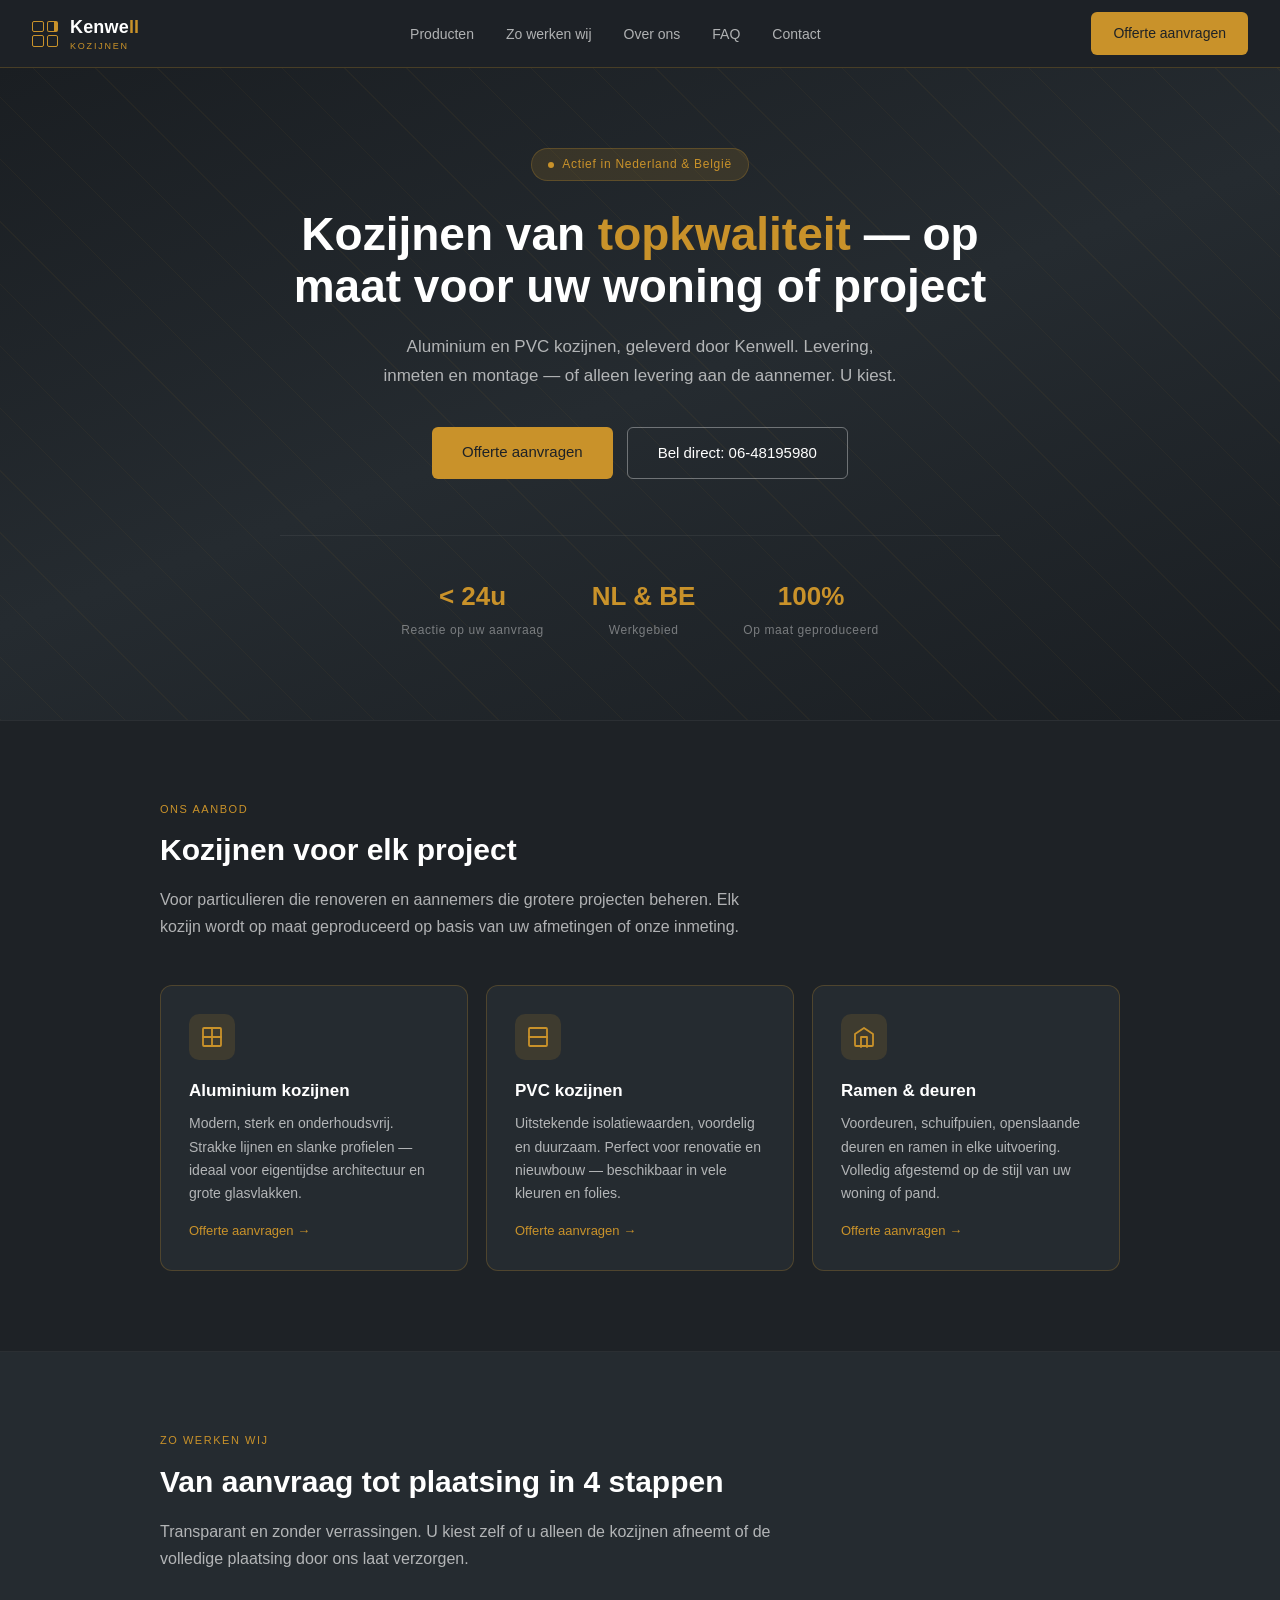
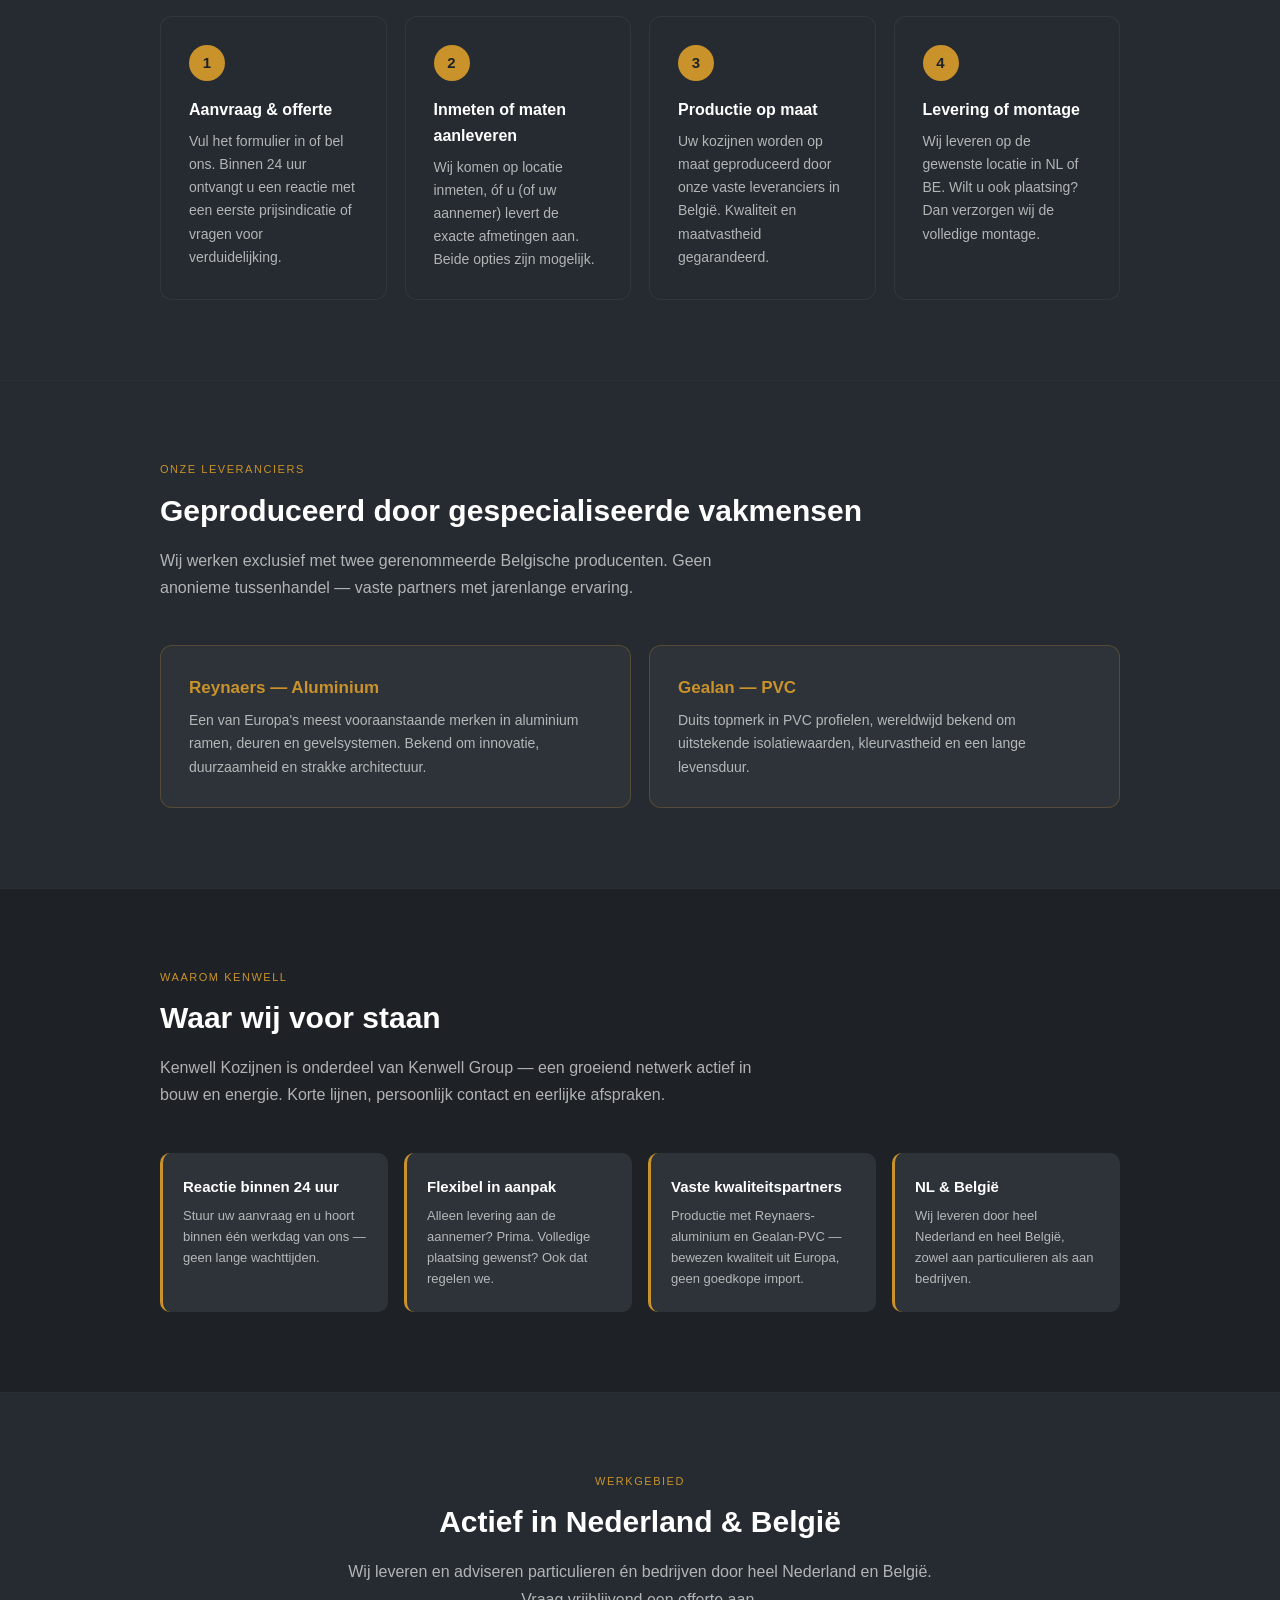
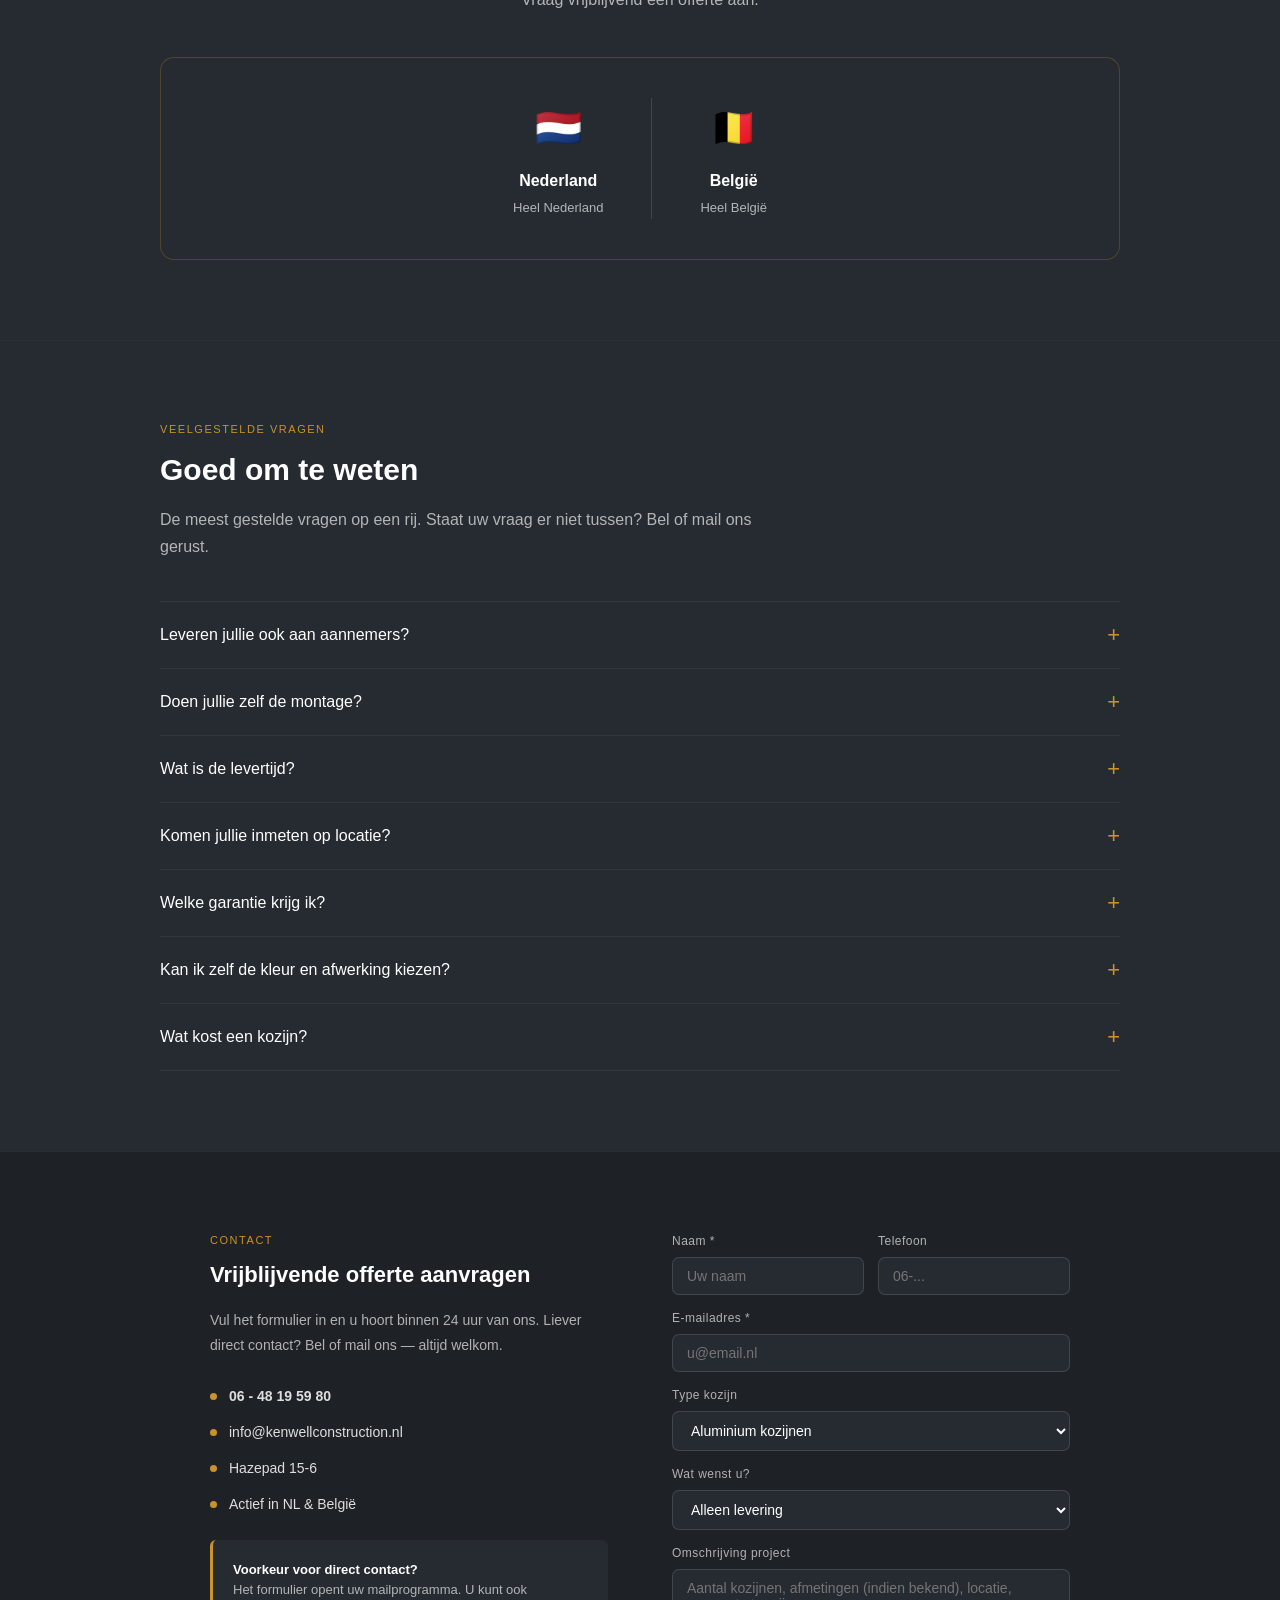
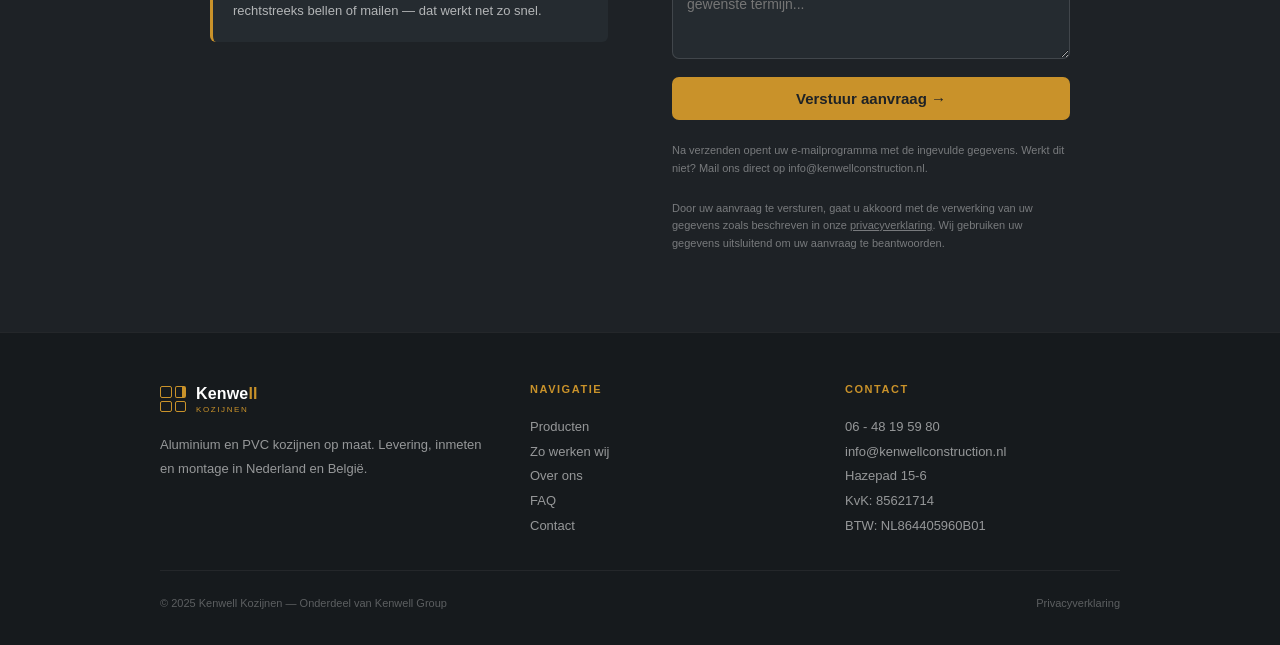
==== commit dae4f004: "Update index.html" ====
--- a/index.html
+++ b/index.html
@@ -721,6 +721,7 @@
 
           <button type="submit" class="submit-btn">Verstuur aanvraag →</button>
           <p class="form-hint">Na verzenden opent uw e-mailprogramma met de ingevulde gegevens. Werkt dit niet? Mail ons direct op info@kenwellconstruction.nl.</p>
+          <p class="form-hint">Door uw aanvraag te versturen, gaat u akkoord met de verwerking van uw gegevens zoals beschreven in onze <a href="#privacy">privacyverklaring</a>. Wij gebruiken uw gegevens uitsluitend om uw aanvraag te beantwoorden.</p>
         </form>
       </div>
     </div>
@@ -730,25 +731,42 @@
   <section id="privacy" class="legal-section">
     <div class="section-inner">
       <h2>Privacyverklaring</h2>
-      <p><em>Laatst bijgewerkt: 2025</em></p>
-
-      <h3>Wie zijn wij</h3>
-      <p>Kenwell Kozijnen is onderdeel van Kenwell Group, gevestigd aan Hazepad 15-6. Ingeschreven bij de Kamer van Koophandel onder nummer 85621714.</p>
-
-      <h3>Welke gegevens verzamelen wij</h3>
-      <p>Wanneer u het contactformulier invult of ons mailt, verwerken wij uw naam, telefoonnummer, e-mailadres en de informatie die u zelf aan ons verstrekt over uw project.</p>
-
-      <h3>Waarvoor gebruiken wij uw gegevens</h3>
-      <p>Uitsluitend om uw aanvraag te beantwoorden, een offerte op te stellen en uw project uit te voeren. Wij verkopen of delen uw gegevens niet met derden, behalve waar strikt nodig voor de uitvoering (bijvoorbeeld onze leveranciers voor de productie van uw kozijnen).</p>
-
-      <h3>Hoe lang bewaren wij uw gegevens</h3>
-      <p>Wij bewaren uw gegevens zolang dat nodig is voor de uitvoering van de dienstverlening en aansluitend de wettelijke bewaartermijnen (o.a. 7 jaar voor fiscale administratie).</p>
+      <p><em>Laatst bijgewerkt: 20 april 2026</em></p>
+
+      <h3>Verwerkingsverantwoordelijke</h3>
+      <p>Kenwell Kozijnen is een handelsnaam van Kenwell Group, gevestigd aan Hazepad 15-6, Nederland. Ingeschreven bij de Kamer van Koophandel onder nummer 85621714, BTW-nummer NL864405960B01. Voor vragen over deze verklaring: <a href="mailto:info@kenwellconstruction.nl">info@kenwellconstruction.nl</a> of 06 - 48 19 59 80.</p>
+
+      <h3>Welke gegevens wij verwerken</h3>
+      <p>Wanneer u het contactformulier invult of ons mailt, verwerken wij: uw naam, telefoonnummer, e-mailadres en de informatie die u zelf verstrekt over uw project (type kozijn, dienst, projectomschrijving). Daarnaast registreert onze hostingprovider standaard technische loggegevens (zoals IP-adres, datum/tijd van het bezoek en browsertype) om de site veilig en beschikbaar te houden.</p>
+
+      <h3>Doeleinden en rechtsgrondslag</h3>
+      <ul>
+        <li><strong>Beantwoorden van uw aanvraag en uitbrengen van een offerte</strong> — grondslag: uitvoering van een (pre-contractuele) overeenkomst (art. 6 lid 1 sub b AVG).</li>
+        <li><strong>Uitvoering van uw project</strong> (inmeten, productie, montage, nazorg) — grondslag: uitvoering van de overeenkomst.</li>
+        <li><strong>Voldoen aan wettelijke verplichtingen</strong> (fiscale administratie) — grondslag: wettelijke plicht (art. 6 lid 1 sub c AVG).</li>
+        <li><strong>Beveiliging en goede werking van de website</strong> — grondslag: gerechtvaardigd belang (art. 6 lid 1 sub f AVG).</li>
+      </ul>
+
+      <h3>Ontvangers en verwerkers</h3>
+      <p>Wij verkopen uw gegevens niet. Wij delen uw gegevens uitsluitend met partijen die nodig zijn voor de uitvoering van uw project, zoals onze leveranciers (Reynaers, Gealan) voor de productie en onze montagepartners. Onze website wordt gehost via GitHub Pages (GitHub Inc., Verenigde Staten). Doorgifte naar de VS vindt plaats onder het EU-US Data Privacy Framework en passende contractuele waarborgen.</p>
+
+      <h3>Bewaartermijnen</h3>
+      <p>Offerte-aanvragen die niet leiden tot een opdracht bewaren wij maximaal 12 maanden. Gegevens van uitgevoerde projecten bewaren wij 7 jaar in verband met de wettelijke fiscale bewaarplicht en eventuele garantieclaims.</p>
 
       <h3>Uw rechten</h3>
-      <p>U heeft recht op inzage, correctie en verwijdering van uw gegevens. Neem hiervoor contact op via info@kenwellconstruction.nl.</p>
+      <p>U heeft op grond van de AVG het recht op: inzage, correctie, verwijdering, beperking van de verwerking, bezwaar tegen de verwerking, en dataportabiliteit. Waar verwerking is gebaseerd op toestemming, kunt u deze op elk moment intrekken. Stuur uw verzoek naar <a href="mailto:info@kenwellconstruction.nl">info@kenwellconstruction.nl</a>. Wij reageren binnen 4 weken.</p>
+
+      <h3>Klacht indienen</h3>
+      <p>Komt u er met ons niet uit, dan heeft u het recht een klacht in te dienen bij de Autoriteit Persoonsgegevens via <a href="https://autoriteitpersoonsgegevens.nl" target="_blank" rel="noopener">autoriteitpersoonsgegevens.nl</a>.</p>
 
       <h3>Cookies</h3>
-      <p>Deze website gebruikt geen tracking-cookies. Er worden geen gegevens gedeeld met externe partijen voor marketingdoeleinden.</p>
+      <p>Deze website plaatst geen tracking- of analytische cookies en deelt geen gegevens met derden voor marketingdoeleinden. Alleen strikt noodzakelijke, technische verbindingsgegevens worden kortstondig door de hostingprovider verwerkt.</p>
+
+      <h3>Beveiliging</h3>
+      <p>Wij nemen passende technische en organisatorische maatregelen om uw gegevens te beschermen tegen verlies en ongeoorloofde toegang. De website wordt uitsluitend aangeboden via een versleutelde HTTPS-verbinding.</p>
+
+      <h3>Wijzigingen</h3>
+      <p>Wij kunnen deze privacyverklaring wijzigen. De actuele versie is altijd op deze pagina te vinden; de datum bovenaan geeft de laatste wijziging aan.</p>
 
       <a class="legal-close" href="#">← Terug naar de site</a>
     </div>
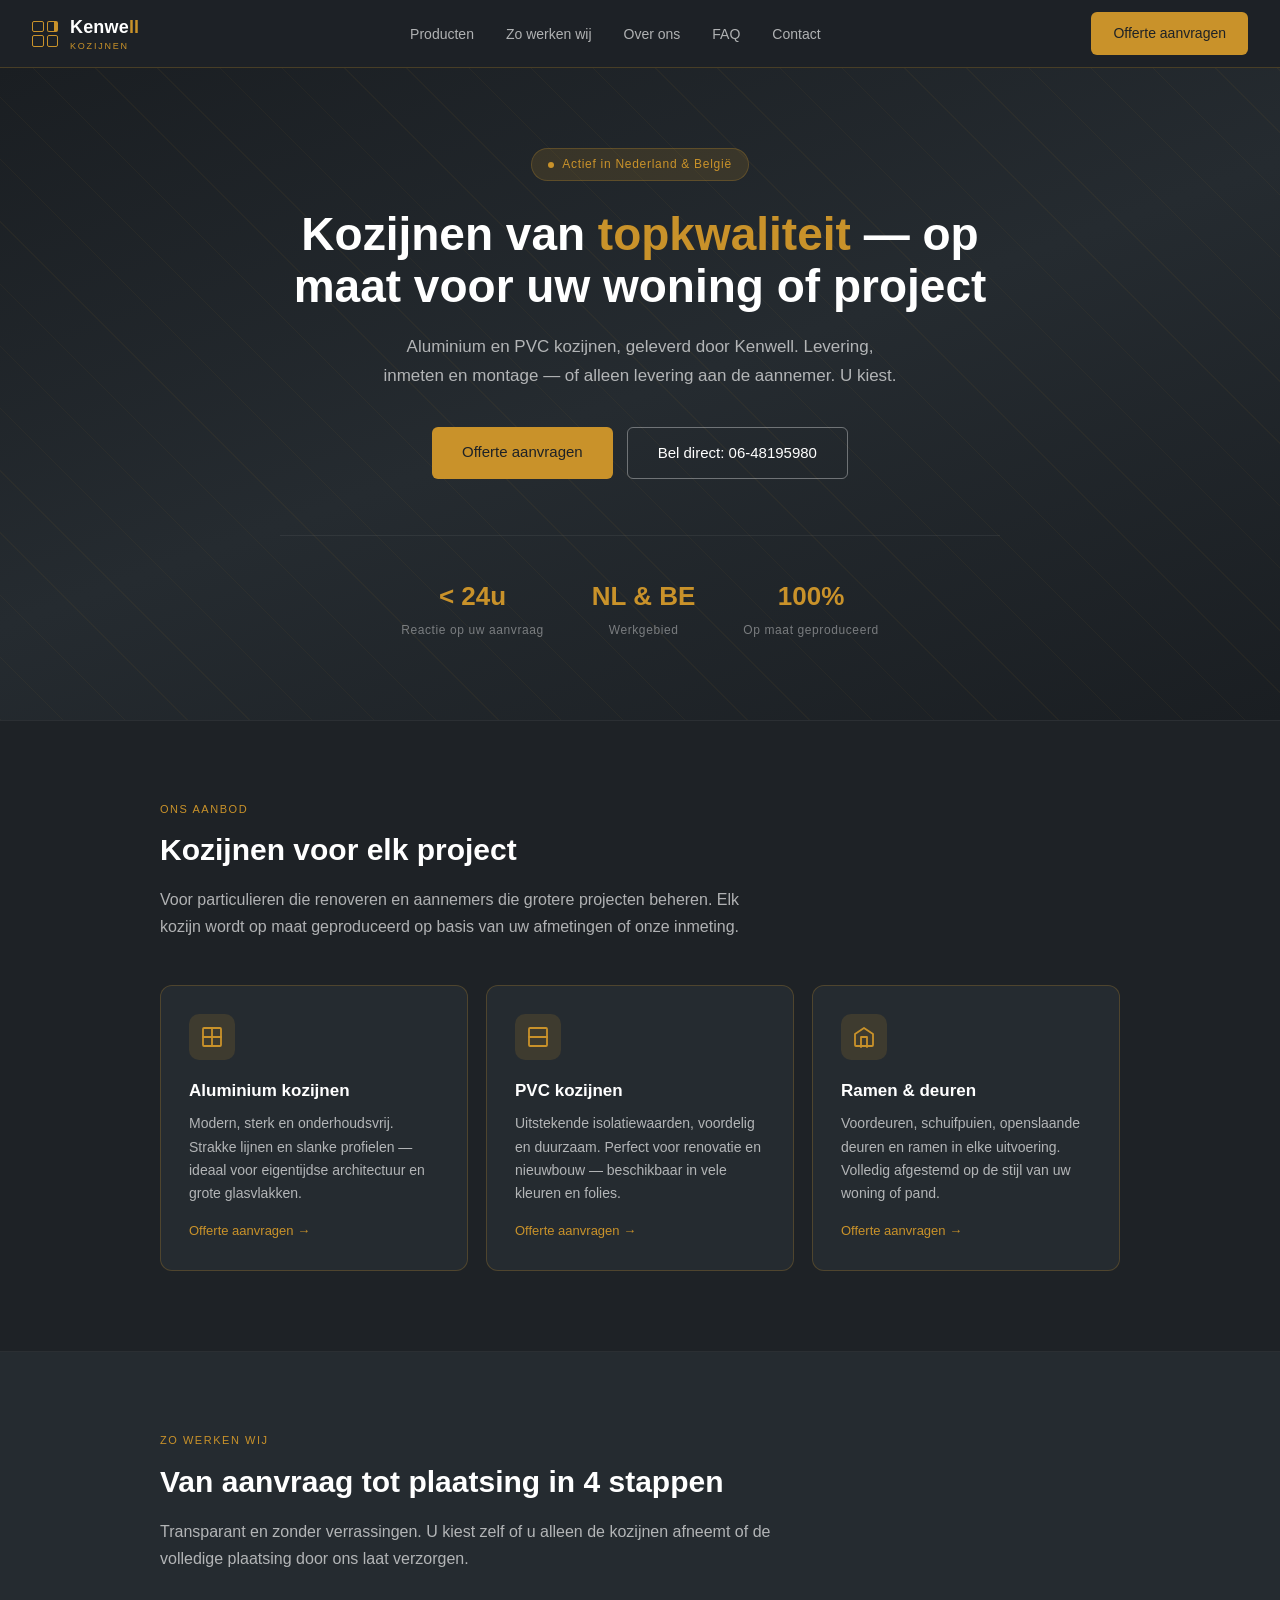
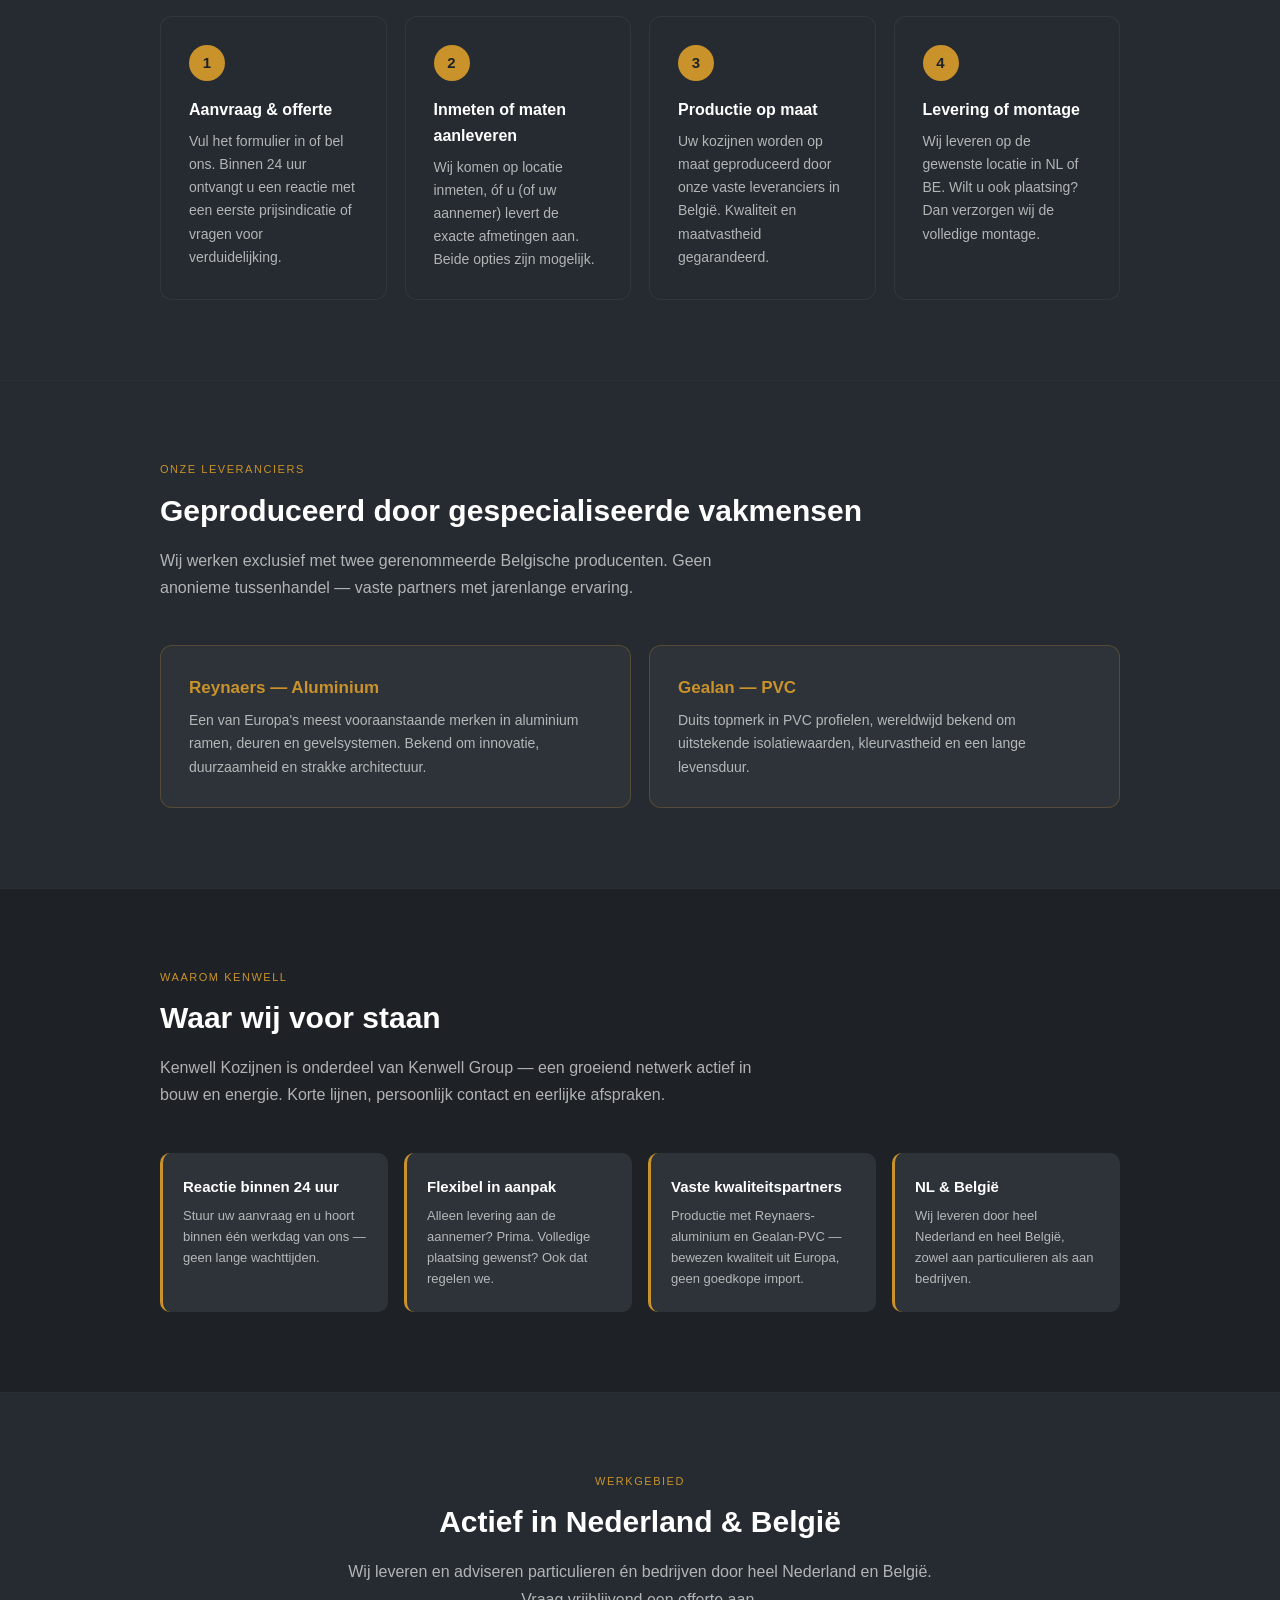
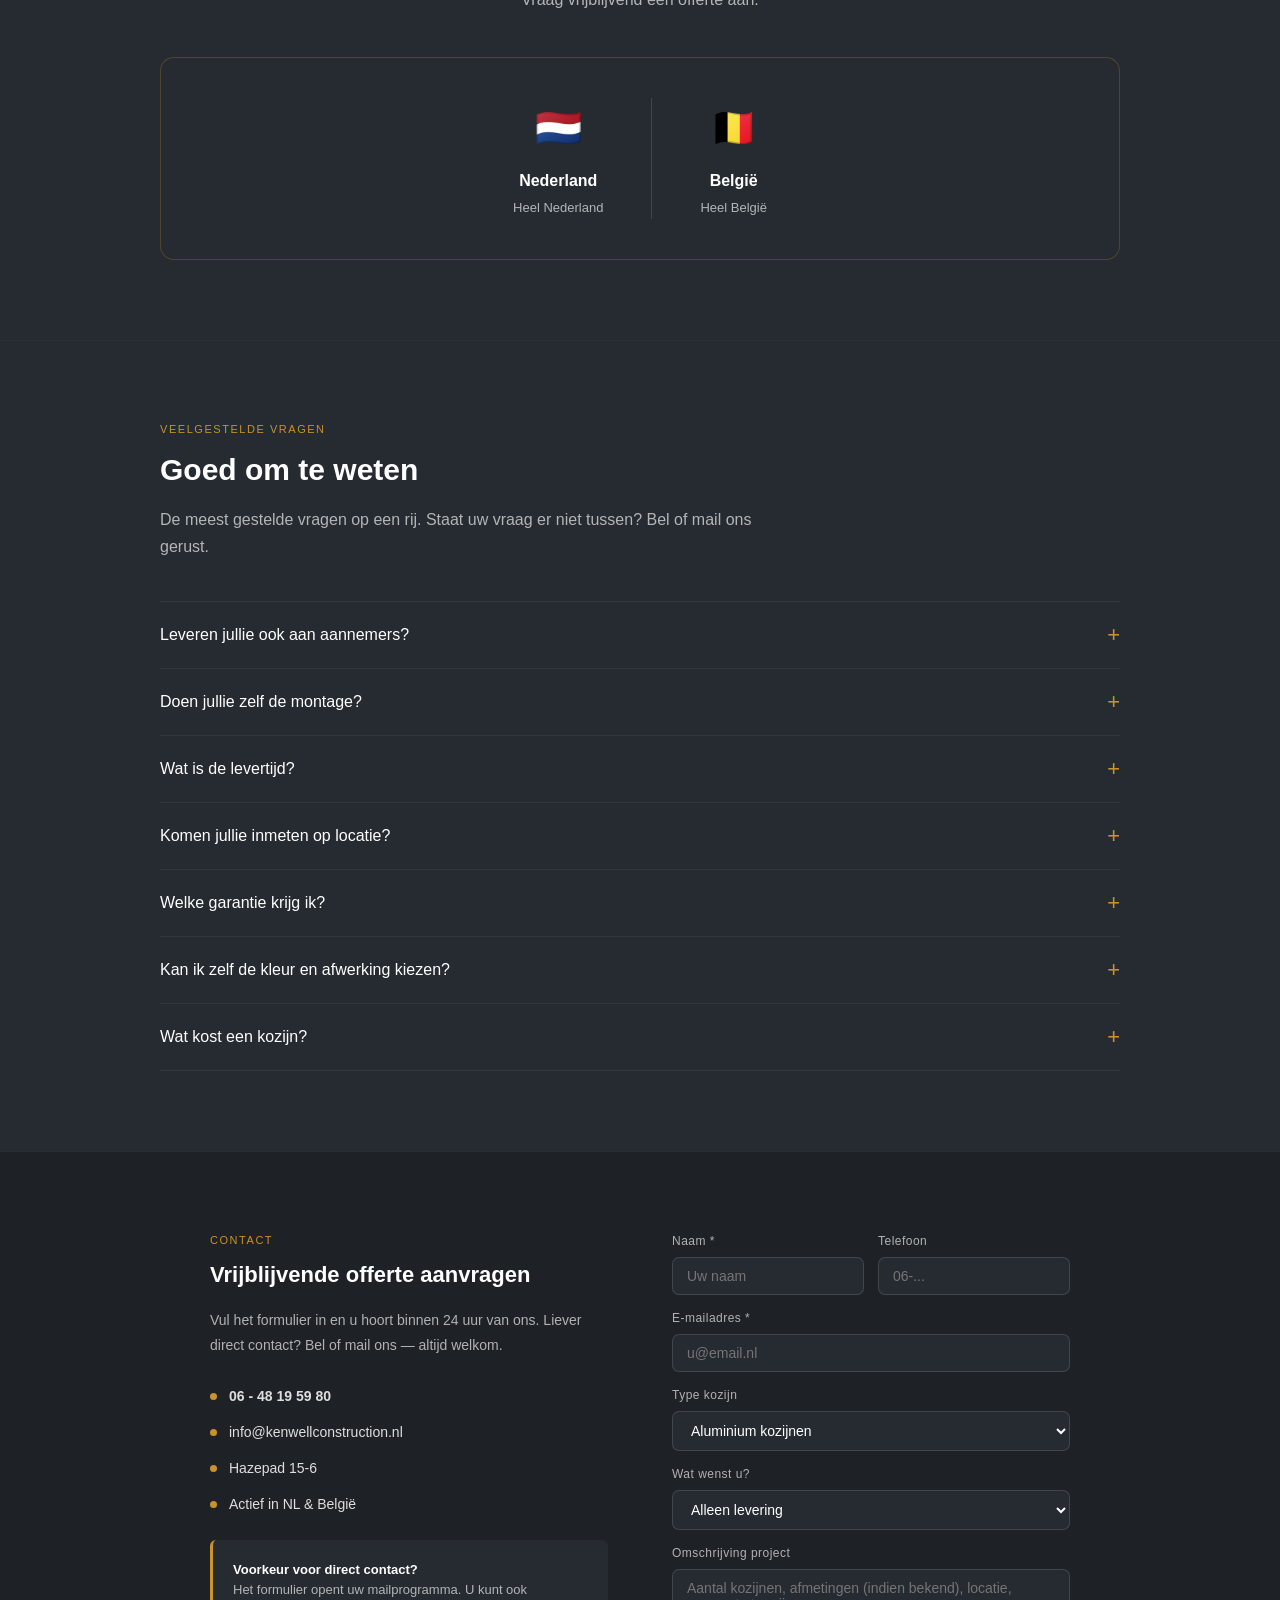
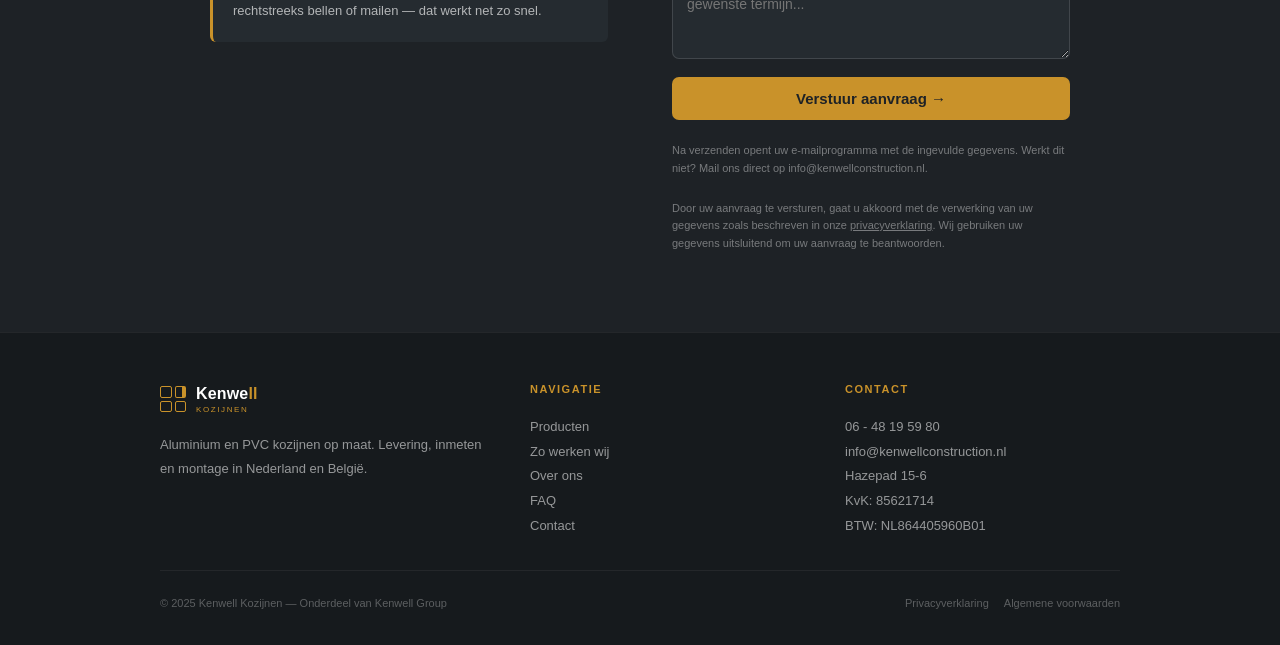
==== commit a176b135: "Update index.html" ====
--- a/index.html
+++ b/index.html
@@ -367,6 +367,8 @@
     .legal-section h2 { font-size: 24px; margin-bottom: 1rem; }
     .legal-section h3 { font-size: 15px; margin: 1.5rem 0 0.5rem; color: var(--gold); }
     .legal-section p { font-size: 14px; color: var(--text-muted); line-height: 1.75; margin-bottom: 0.75rem; }
+    .legal-section ul, .legal-section ol { font-size: 14px; color: var(--text-muted); line-height: 1.75; margin: 0 0 0.75rem 1.25rem; }
+    .legal-section li { margin-bottom: 0.35rem; }
     .legal-close {
       display: inline-block; margin-top: 1.5rem; color: var(--gold);
       text-decoration: none; font-size: 13px;
@@ -772,6 +774,106 @@
     </div>
   </section>
 
+  <!-- ALGEMENE VOORWAARDEN (toggle via #voorwaarden) -->
+  <section id="voorwaarden" class="legal-section">
+    <div class="section-inner">
+      <h2>Algemene voorwaarden</h2>
+      <p><em>Laatst bijgewerkt: 20 april 2026</em></p>
+
+      <h3>Artikel 1 — Definities</h3>
+      <ul>
+        <li><strong>Kenwell Kozijnen:</strong> handelsnaam van Kenwell Group, gevestigd aan Hazepad 15-6, KvK 85621714, BTW NL864405960B01.</li>
+        <li><strong>Opdrachtgever:</strong> de natuurlijke persoon of rechtspersoon die aan Kenwell Kozijnen een opdracht verstrekt.</li>
+        <li><strong>Overeenkomst:</strong> iedere afspraak tussen Kenwell Kozijnen en opdrachtgever tot levering en/of montage van kozijnen, ramen, deuren of aanverwante producten.</li>
+        <li><strong>Consument:</strong> opdrachtgever die niet handelt in de uitoefening van beroep of bedrijf.</li>
+      </ul>
+
+      <h3>Artikel 2 — Toepasselijkheid</h3>
+      <p>Deze voorwaarden zijn van toepassing op alle offertes, aanbiedingen en overeenkomsten van Kenwell Kozijnen. Afwijkingen gelden uitsluitend indien schriftelijk overeengekomen. Inkoop- of andere voorwaarden van de opdrachtgever worden uitdrukkelijk van de hand gewezen.</p>
+
+      <h3>Artikel 3 — Offertes en aanbiedingen</h3>
+      <ul>
+        <li>Offertes zijn geldig gedurende 30 dagen na dagtekening, tenzij anders vermeld.</li>
+        <li>Alle prijzen zijn in euro's en — bij consumenten — inclusief BTW, tenzij uitdrukkelijk anders vermeld. Zakelijke offertes zijn exclusief BTW.</li>
+        <li>Kennelijke vergissingen of verschrijvingen binden Kenwell Kozijnen niet.</li>
+        <li>Getoonde monsters, kleurstalen en afbeeldingen zijn indicatief; geringe afwijkingen in kleur, structuur of afmeting zijn geen grond voor reclamatie.</li>
+      </ul>
+
+      <h3>Artikel 4 — Totstandkoming van de overeenkomst</h3>
+      <p>De overeenkomst komt tot stand door schriftelijke (of per e-mail) aanvaarding van de offerte door de opdrachtgever, of door feitelijke uitvoering door Kenwell Kozijnen na opdrachtverstrekking.</p>
+
+      <h3>Artikel 5 — Inmeten en maatvoering</h3>
+      <ul>
+        <li>Wanneer Kenwell Kozijnen het inmeten verzorgt, zijn de opgenomen maten maatgevend voor de productie.</li>
+        <li>Wanneer de opdrachtgever zelf maten aanlevert, is deze verantwoordelijk voor de juistheid daarvan. Kosten die voortvloeien uit onjuiste opgaven komen voor rekening van de opdrachtgever.</li>
+      </ul>
+
+      <h3>Artikel 6 — Prijzen en meerwerk</h3>
+      <ul>
+        <li>Meerwerk, wijzigingen of aanvullingen op de opdracht worden — na schriftelijke bevestiging — aanvullend in rekening gebracht.</li>
+        <li>Onvoorziene omstandigheden bij montage (bijv. verborgen gebreken in het bestaande werk) kunnen tot meerkosten leiden; deze worden tijdig aan de opdrachtgever gemeld voordat het werk wordt voortgezet.</li>
+      </ul>
+
+      <h3>Artikel 7 — Levertijden</h3>
+      <p>Opgegeven levertijden zijn indicatief en gelden nooit als fatale termijn, tenzij schriftelijk uitdrukkelijk anders is overeengekomen. Overschrijding geeft geen recht op schadevergoeding of ontbinding, tenzij sprake is van een ernstige en verwijtbare overschrijding en de opdrachtgever Kenwell Kozijnen schriftelijk in gebreke heeft gesteld met een redelijke hersteltermijn.</p>
+
+      <h3>Artikel 8 — Levering, montage en risico</h3>
+      <ul>
+        <li>Bij montage door Kenwell Kozijnen gaat het risico over op de opdrachtgever op het moment van oplevering.</li>
+        <li>Bij levering zonder montage gaat het risico over op het moment van aflevering op het opgegeven adres.</li>
+        <li>De opdrachtgever zorgt dat de werkplek tijdig vrij, bereikbaar en veilig is en dat elektriciteit en water kosteloos beschikbaar zijn.</li>
+      </ul>
+
+      <h3>Artikel 9 — Betaling</h3>
+      <ul>
+        <li>Tenzij anders overeengekomen geldt: 40% aanbetaling bij opdrachtbevestiging, 60% binnen 14 dagen na oplevering.</li>
+        <li>Bij niet-tijdige betaling is de opdrachtgever van rechtswege in verzuim en is — voor consumenten — de wettelijke rente verschuldigd, voor zakelijke opdrachtgevers de wettelijke handelsrente (art. 6:119a BW), alsmede buitengerechtelijke incassokosten conform de wet.</li>
+        <li>Bezwaar tegen de hoogte van een factuur schort de betalingsverplichting niet op.</li>
+      </ul>
+
+      <h3>Artikel 10 — Eigendomsvoorbehoud</h3>
+      <p>Alle geleverde zaken blijven eigendom van Kenwell Kozijnen totdat de opdrachtgever alle verplichtingen uit de overeenkomst volledig is nagekomen.</p>
+
+      <h3>Artikel 11 — Garantie</h3>
+      <ul>
+        <li>Op de geleverde producten geldt de fabrieksgarantie van de betreffende leverancier (onder meer Reynaers voor aluminium en Gealan voor PVC). De actuele garantievoorwaarden zijn op verzoek verkrijgbaar.</li>
+        <li>Op de door Kenwell Kozijnen uitgevoerde montage geldt een garantie van 2 jaar na oplevering, tenzij schriftelijk een andere termijn is overeengekomen.</li>
+        <li>Garantie vervalt bij ondeskundig gebruik, eigen wijzigingen, achterstallig onderhoud of schade door externe oorzaken (storm, brand, inbraak, vandalisme, etc.).</li>
+      </ul>
+
+      <h3>Artikel 12 — Klachten en reclamatie</h3>
+      <ul>
+        <li>Zichtbare gebreken dienen bij oplevering of uiterlijk binnen 14 dagen na oplevering schriftelijk te worden gemeld.</li>
+        <li>Niet-zichtbare gebreken dienen binnen 14 dagen na ontdekking schriftelijk te worden gemeld, doch uiterlijk binnen de garantietermijn.</li>
+        <li>Tijdig gemelde en gegronde klachten worden door Kenwell Kozijnen binnen redelijke termijn hersteld.</li>
+      </ul>
+
+      <h3>Artikel 13 — Aansprakelijkheid</h3>
+      <ul>
+        <li>De aansprakelijkheid van Kenwell Kozijnen is beperkt tot het bedrag dat in het betreffende geval door de aansprakelijkheidsverzekeraar wordt uitgekeerd, dan wel — indien geen uitkering plaatsvindt — tot het factuurbedrag van de betreffende opdracht.</li>
+        <li>Aansprakelijkheid voor indirecte schade (waaronder gevolgschade, gederfde winst en bedrijfsstagnatie) is uitgesloten.</li>
+        <li>Deze beperkingen gelden niet bij opzet of bewuste roekeloosheid van Kenwell Kozijnen of haar leidinggevenden.</li>
+      </ul>
+
+      <h3>Artikel 14 — Overmacht</h3>
+      <p>Onder overmacht wordt onder meer verstaan: tekortkomingen van toeleveranciers, transportproblemen, extreem weer, brand, stakingen, pandemieën en overheidsmaatregelen. Gedurende overmacht worden verplichtingen opgeschort. Duurt de overmacht langer dan 60 dagen, dan kunnen beide partijen de overeenkomst ontbinden zonder verplichting tot schadevergoeding.</p>
+
+      <h3>Artikel 15 — Annulering</h3>
+      <p>Omdat producten op maat worden vervaardigd, kan een opdracht na opdrachtbevestiging niet kosteloos worden geannuleerd. Bij annulering worden de reeds gemaakte kosten (inmeten, productie, ingekochte materialen) in rekening gebracht, met een minimum van 30% van de opdrachtsom.</p>
+
+      <h3>Artikel 16 — Persoonsgegevens</h3>
+      <p>Op de verwerking van persoonsgegevens is de <a href="#privacy">privacyverklaring</a> van Kenwell Kozijnen van toepassing.</p>
+
+      <h3>Artikel 17 — Toepasselijk recht en geschillen</h3>
+      <p>Op alle overeenkomsten is Nederlands recht van toepassing. Geschillen worden voorgelegd aan de bevoegde rechter van het arrondissement van de vestigingsplaats van Kenwell Kozijnen. Een consument heeft het recht om binnen één maand nadat Kenwell Kozijnen zich schriftelijk op deze bepaling heeft beroepen, te kiezen voor beslechting door de volgens de wet bevoegde rechter.</p>
+
+      <h3>Artikel 18 — Wijzigingen</h3>
+      <p>Kenwell Kozijnen is bevoegd deze voorwaarden te wijzigen. De actuele versie is steeds op deze pagina raadpleegbaar; voor lopende overeenkomsten geldt de versie zoals die gold bij totstandkoming.</p>
+
+      <a class="legal-close" href="#">← Terug naar de site</a>
+    </div>
+  </section>
+
   <!-- FOOTER -->
   <footer>
     <div class="footer-inner">
@@ -809,6 +911,7 @@
       <p class="footer-copy">© 2025 Kenwell Kozijnen — Onderdeel van Kenwell Group</p>
       <p class="footer-legal">
         <a href="#privacy">Privacyverklaring</a>
+        <a href="#voorwaarden">Algemene voorwaarden</a>
       </p>
     </div>
   </footer>
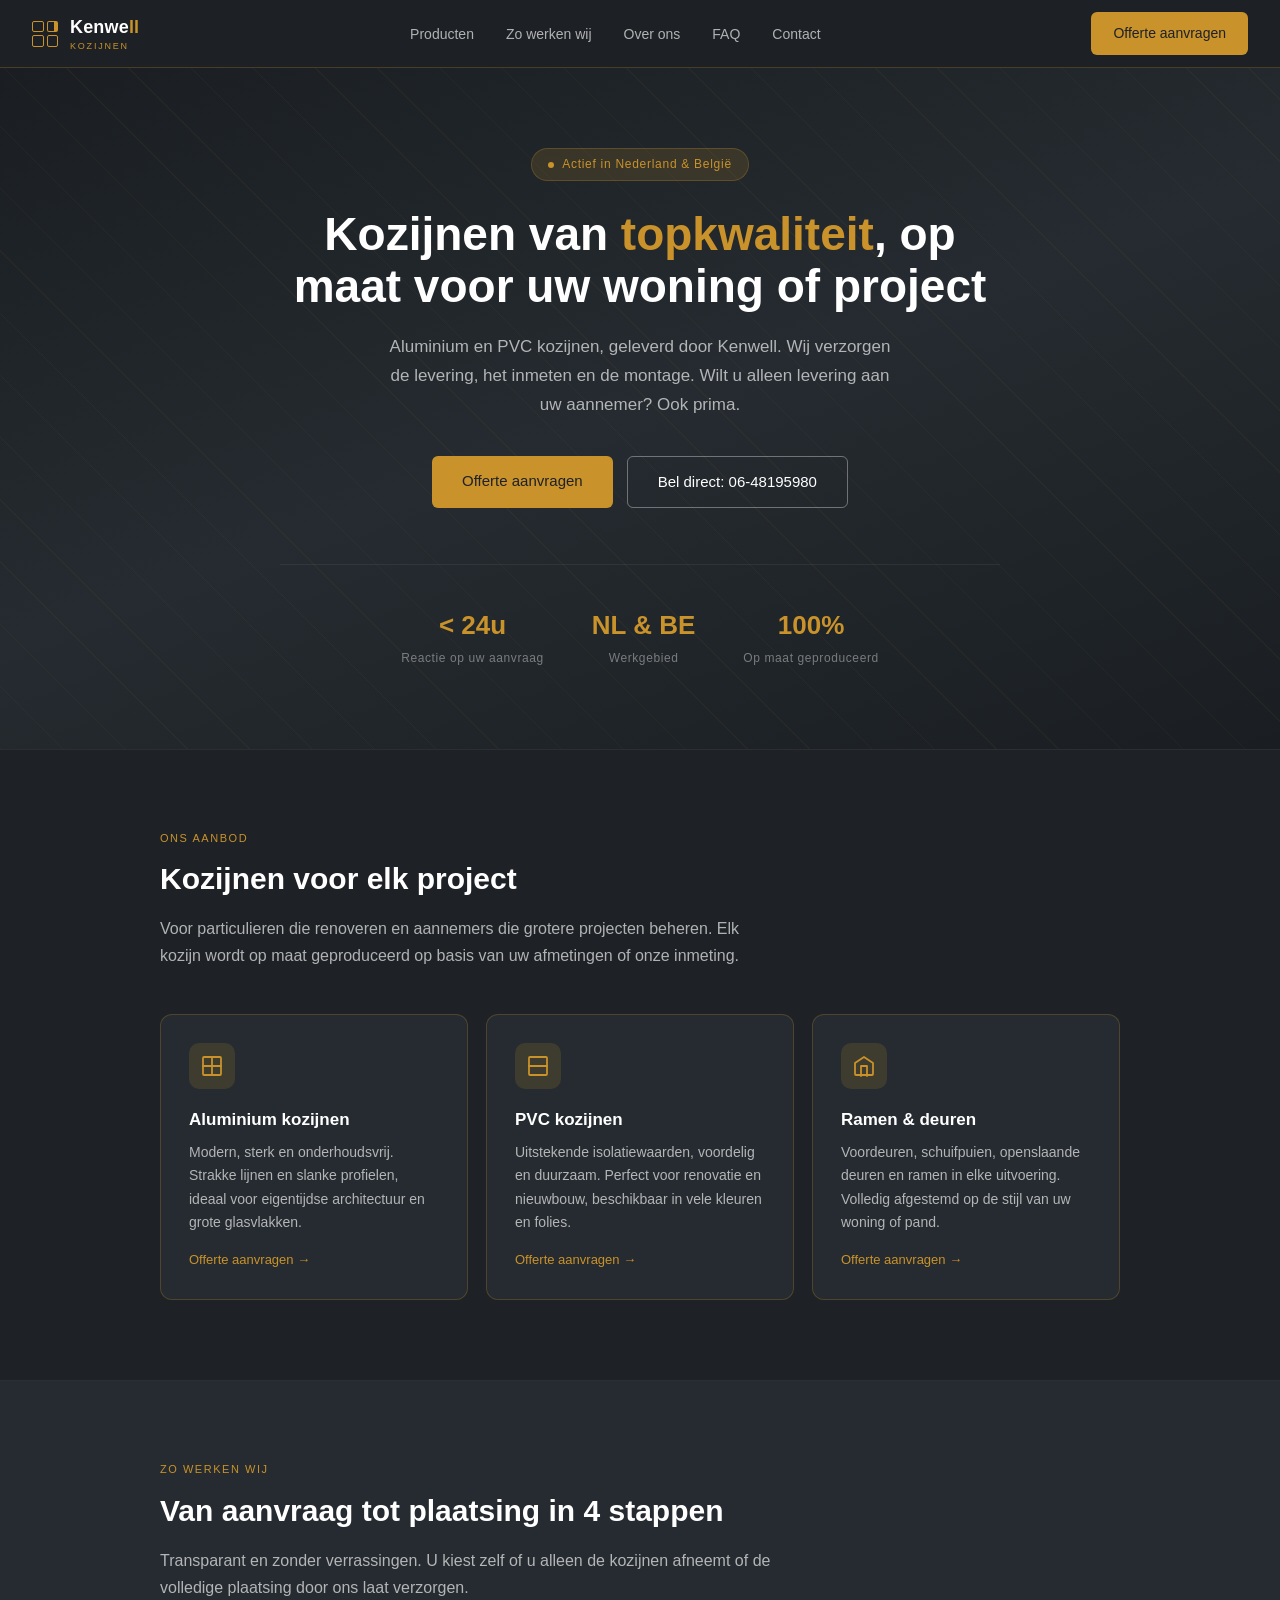
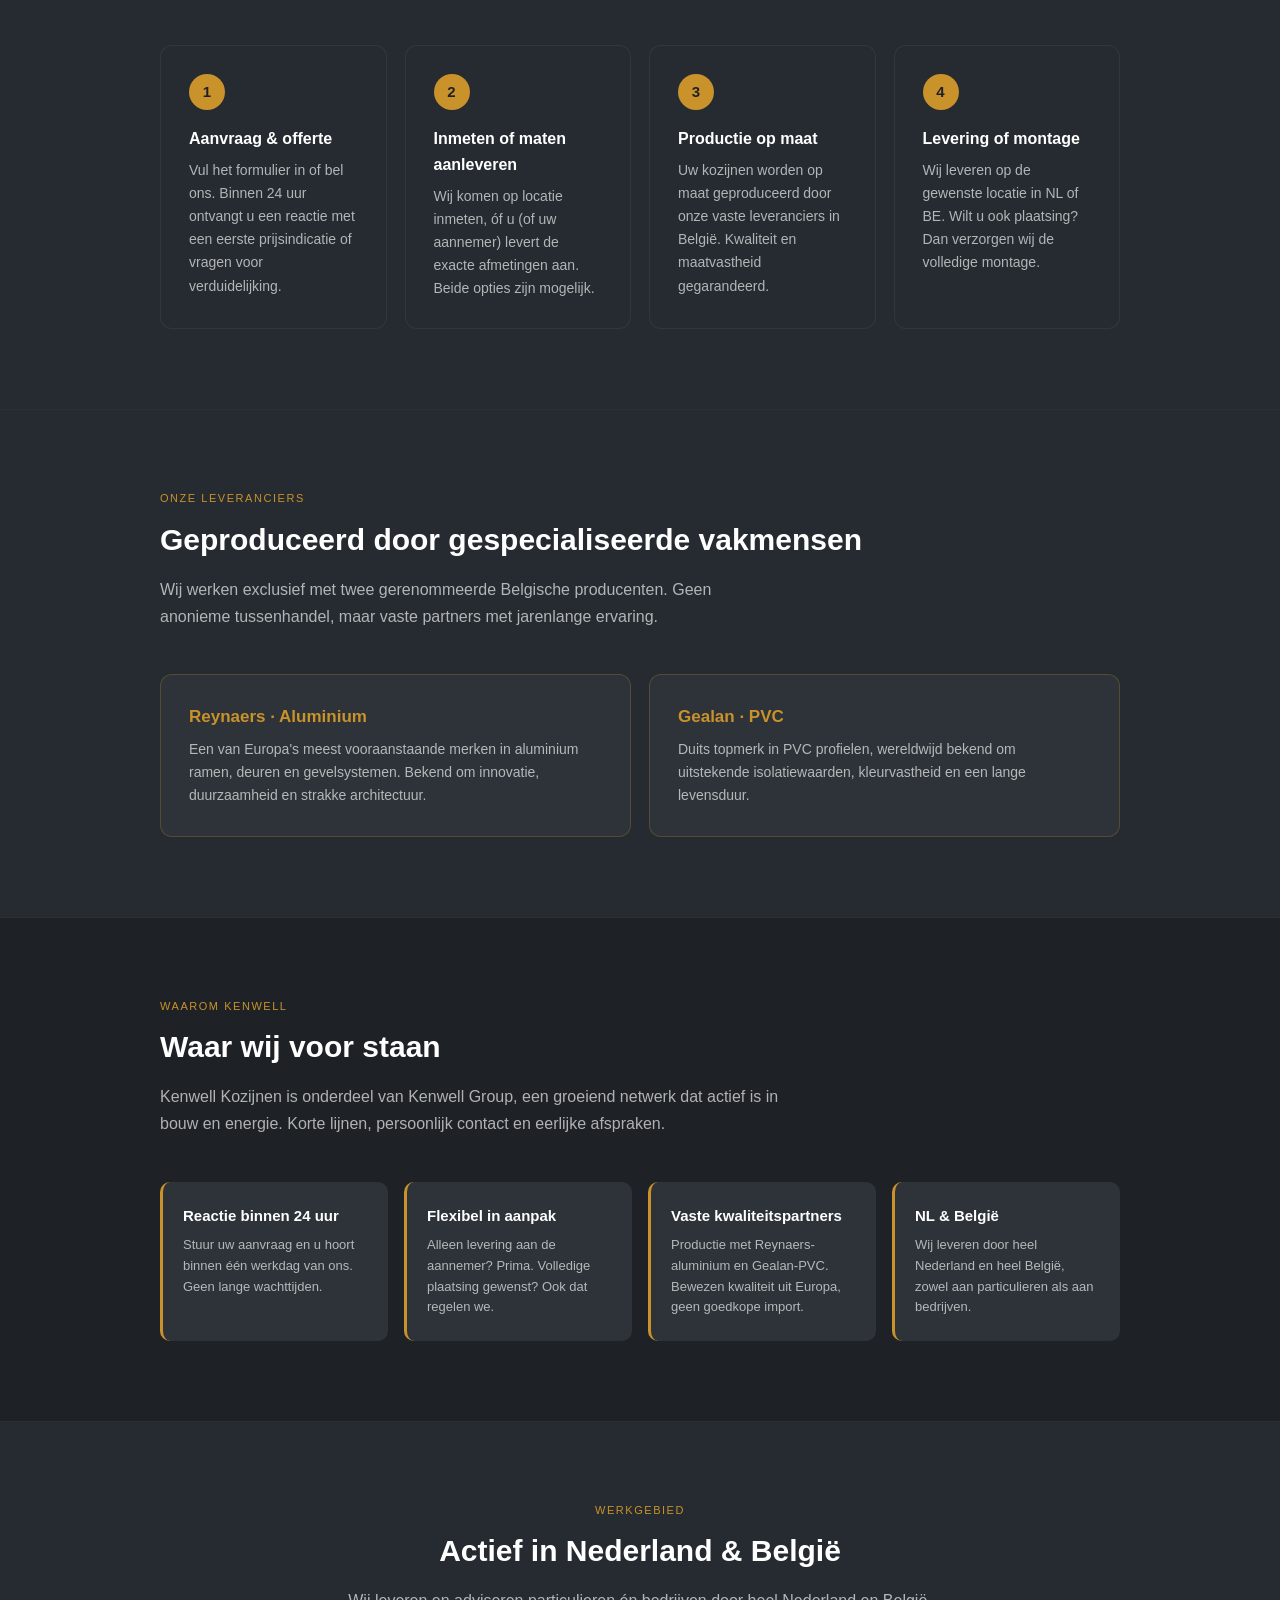
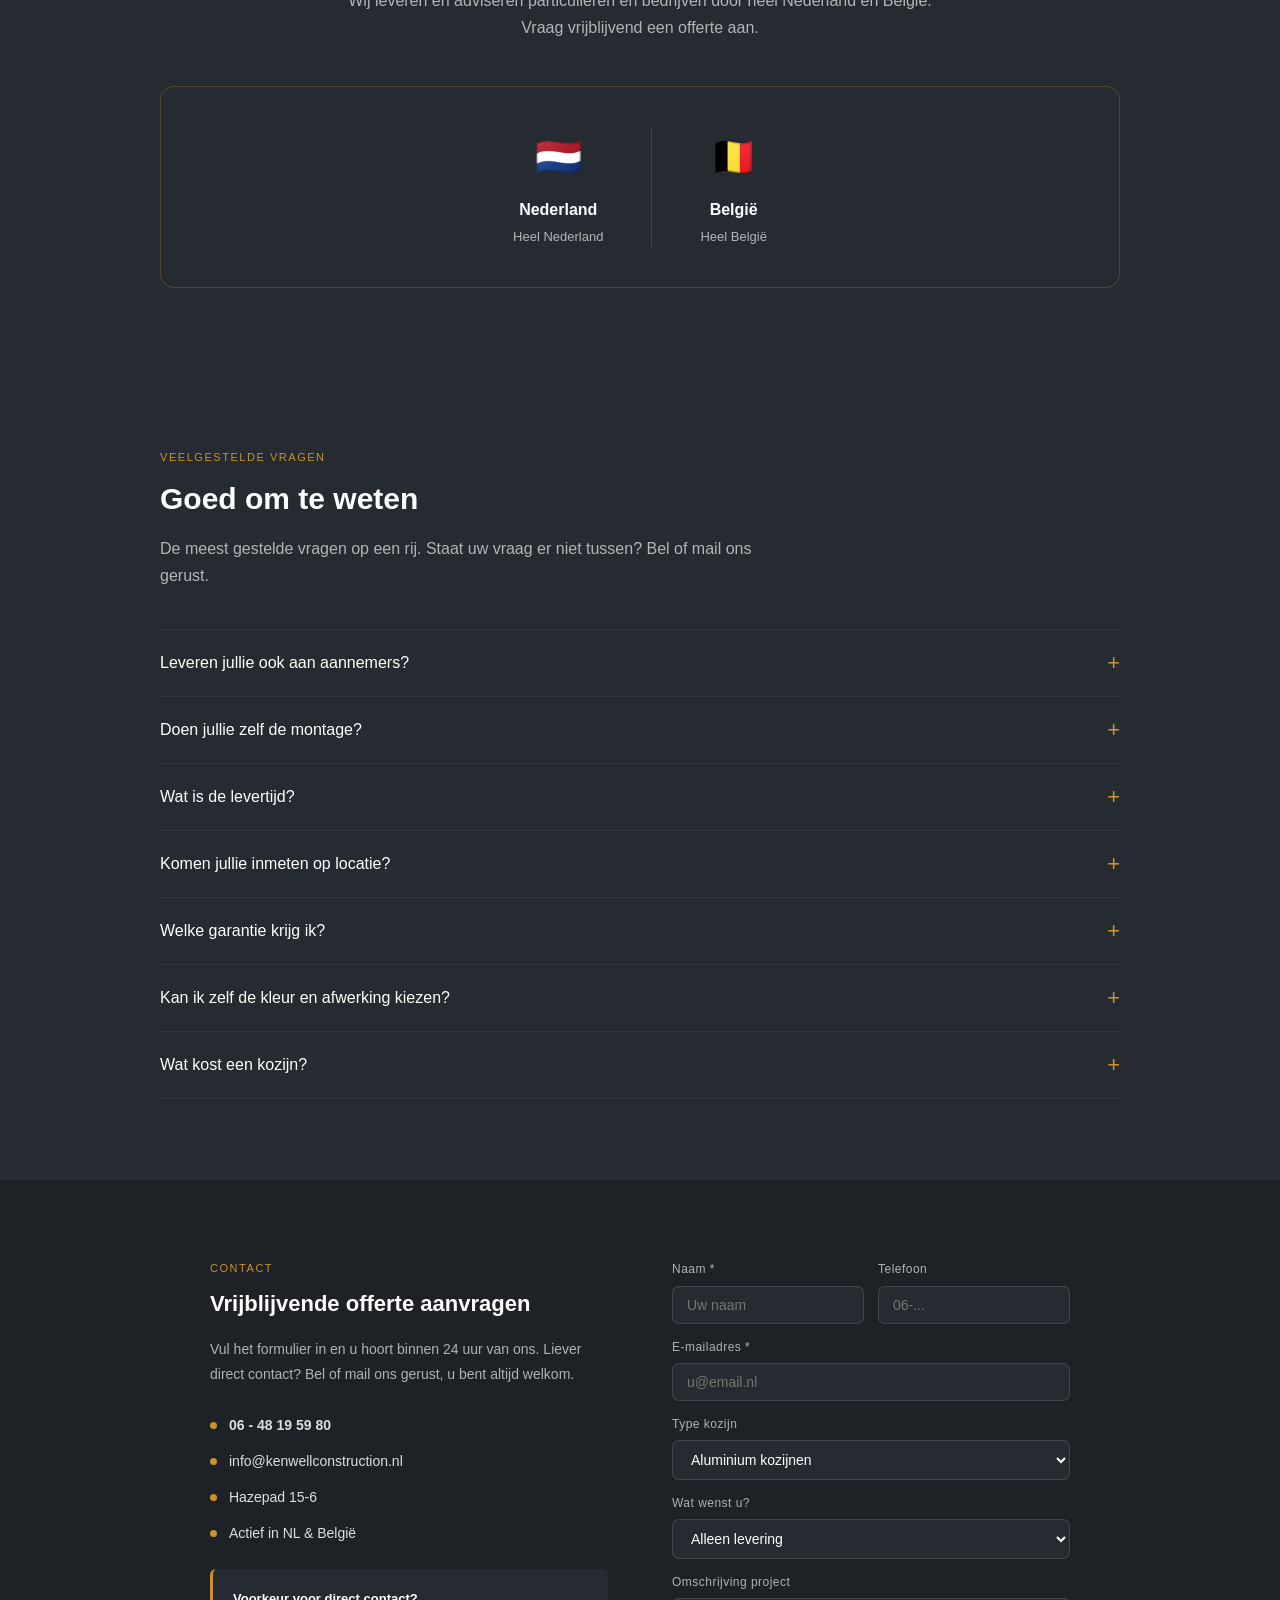
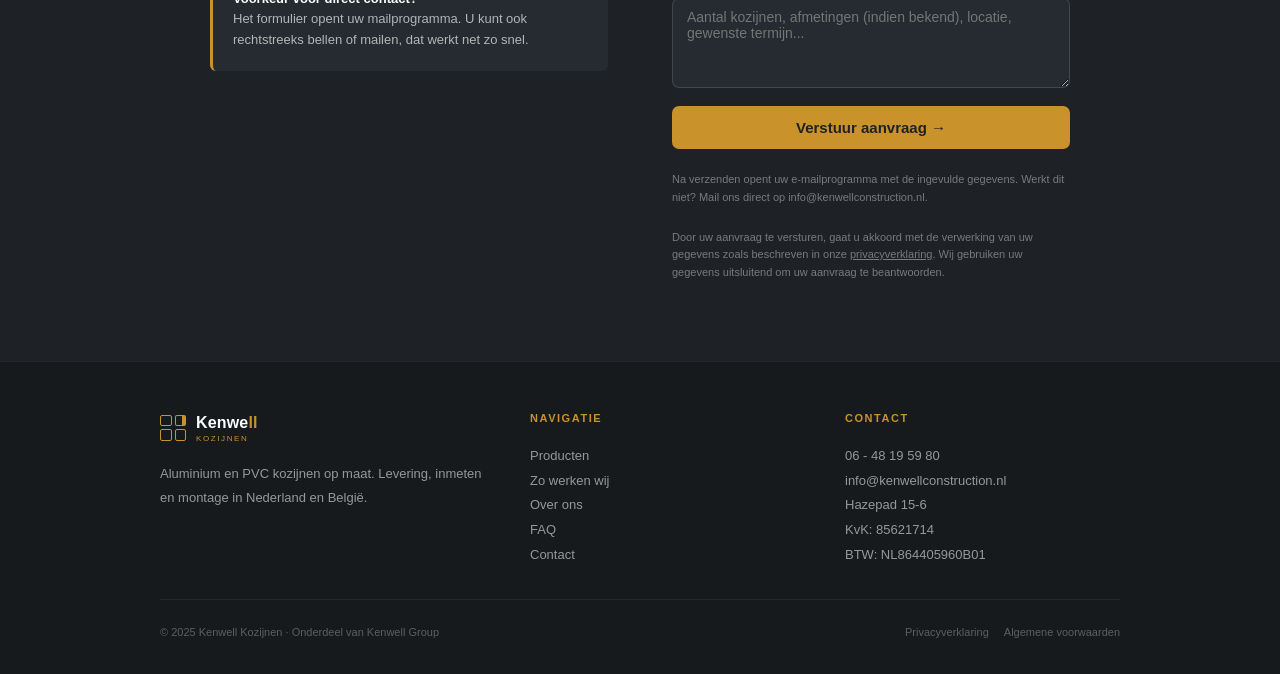
==== commit 76164a6c: "Update index.html" ====
--- a/index.html
+++ b/index.html
@@ -3,7 +3,7 @@
 <head>
   <meta charset="UTF-8" />
   <meta name="viewport" content="width=device-width, initial-scale=1.0" />
-  <meta name="description" content="Kenwell Kozijnen — Aluminium en PVC kozijnen op maat. Offerte binnen 24 uur. Levering, inmeten en montage in heel Nederland en België." />
+  <meta name="description" content="Kenwell Kozijnen. Aluminium en PVC kozijnen op maat. Offerte binnen 24 uur. Levering, inmeten en montage in heel Nederland en België." />
   <meta property="og:title" content="Kenwell Kozijnen | Aluminium & PVC kozijnen in NL & België" />
   <meta property="og:description" content="Kozijnen op maat voor uw woning of project. Offerte binnen 24 uur. Actief in heel Nederland en België." />
   <meta property="og:type" content="website" />
@@ -357,7 +357,7 @@
     .footer-legal a { color: inherit; text-decoration: none; margin-left: 12px; }
     .footer-legal a:hover { color: rgba(255,255,255,0.6); }
 
-    /* PRIVACY modal — simple inline section toggle */
+    /* PRIVACY modal: simple inline section toggle */
     .legal-section {
       display: none; background: var(--dark2);
       padding: 4rem 2rem;
@@ -419,8 +419,8 @@
         <span class="hero-badge-dot"></span>
         Actief in Nederland & België
       </div>
-      <h1>Kozijnen van <em>topkwaliteit</em> — op maat voor uw woning of project</h1>
-      <p class="hero-sub">Aluminium en PVC kozijnen, geleverd door Kenwell. Levering, inmeten en montage — of alleen levering aan de aannemer. U kiest.</p>
+      <h1>Kozijnen van <em>topkwaliteit</em>, op maat voor uw woning of project</h1>
+      <p class="hero-sub">Aluminium en PVC kozijnen, geleverd door Kenwell. Wij verzorgen de levering, het inmeten en de montage. Wilt u alleen levering aan uw aannemer? Ook prima.</p>
       <div class="hero-ctas">
         <a class="btn btn-gold" href="#contact">Offerte aanvragen</a>
         <a class="btn btn-outline" href="tel:+31648195980">Bel direct: 06-48195980</a>
@@ -461,7 +461,7 @@
             </svg>
           </div>
           <h3>Aluminium kozijnen</h3>
-          <p>Modern, sterk en onderhoudsvrij. Strakke lijnen en slanke profielen — ideaal voor eigentijdse architectuur en grote glasvlakken.</p>
+          <p>Modern, sterk en onderhoudsvrij. Strakke lijnen en slanke profielen, ideaal voor eigentijdse architectuur en grote glasvlakken.</p>
           <a class="product-link" href="#contact">Offerte aanvragen →</a>
         </div>
 
@@ -473,7 +473,7 @@
             </svg>
           </div>
           <h3>PVC kozijnen</h3>
-          <p>Uitstekende isolatiewaarden, voordelig en duurzaam. Perfect voor renovatie en nieuwbouw — beschikbaar in vele kleuren en folies.</p>
+          <p>Uitstekende isolatiewaarden, voordelig en duurzaam. Perfect voor renovatie en nieuwbouw, beschikbaar in vele kleuren en folies.</p>
           <a class="product-link" href="#contact">Offerte aanvragen →</a>
         </div>
 
@@ -533,15 +533,15 @@
     <div class="section-inner">
       <p class="section-tag">Onze leveranciers</p>
       <h2 class="section-title">Geproduceerd door gespecialiseerde vakmensen</h2>
-      <p class="section-sub">Wij werken exclusief met twee gerenommeerde Belgische producenten. Geen anonieme tussenhandel — vaste partners met jarenlange ervaring.</p>
+      <p class="section-sub">Wij werken exclusief met twee gerenommeerde Belgische producenten. Geen anonieme tussenhandel, maar vaste partners met jarenlange ervaring.</p>
 
       <div class="lev-grid">
         <div class="lev-card">
-          <h4>Reynaers — Aluminium</h4>
+          <h4>Reynaers · Aluminium</h4>
           <p>Een van Europa's meest vooraanstaande merken in aluminium ramen, deuren en gevelsystemen. Bekend om innovatie, duurzaamheid en strakke architectuur.</p>
         </div>
         <div class="lev-card">
-          <h4>Gealan — PVC</h4>
+          <h4>Gealan · PVC</h4>
           <p>Duits topmerk in PVC profielen, wereldwijd bekend om uitstekende isolatiewaarden, kleurvastheid en een lange levensduur.</p>
         </div>
       </div>
@@ -555,12 +555,12 @@
     <div class="section-inner">
       <p class="section-tag">Waarom Kenwell</p>
       <h2 class="section-title">Waar wij voor staan</h2>
-      <p class="section-sub">Kenwell Kozijnen is onderdeel van Kenwell Group — een groeiend netwerk actief in bouw en energie. Korte lijnen, persoonlijk contact en eerlijke afspraken.</p>
+      <p class="section-sub">Kenwell Kozijnen is onderdeel van Kenwell Group, een groeiend netwerk dat actief is in bouw en energie. Korte lijnen, persoonlijk contact en eerlijke afspraken.</p>
 
       <div class="usp-grid">
         <div class="usp-item">
           <h4>Reactie binnen 24 uur</h4>
-          <p>Stuur uw aanvraag en u hoort binnen één werkdag van ons — geen lange wachttijden.</p>
+          <p>Stuur uw aanvraag en u hoort binnen één werkdag van ons. Geen lange wachttijden.</p>
         </div>
         <div class="usp-item">
           <h4>Flexibel in aanpak</h4>
@@ -568,7 +568,7 @@
         </div>
         <div class="usp-item">
           <h4>Vaste kwaliteitspartners</h4>
-          <p>Productie met Reynaers-aluminium en Gealan-PVC — bewezen kwaliteit uit Europa, geen goedkope import.</p>
+          <p>Productie met Reynaers-aluminium en Gealan-PVC. Bewezen kwaliteit uit Europa, geen goedkope import.</p>
         </div>
         <div class="usp-item">
           <h4>NL & België</h4>
@@ -619,7 +619,7 @@
         </div>
         <div class="faq-item">
           <button class="faq-q" type="button">Doen jullie zelf de montage?</button>
-          <div class="faq-a"><div class="faq-a-inner">Dat kan. Onze voorkeur is levering, maar volledige plaatsing is zeker mogelijk. U geeft bij de aanvraag aan wat u wenst — dan nemen we dat mee in de offerte.</div></div>
+          <div class="faq-a"><div class="faq-a-inner">Dat kan. Onze voorkeur is levering, maar volledige plaatsing is zeker mogelijk. U geeft bij de aanvraag aan wat u wenst, dan nemen we dat mee in de offerte.</div></div>
         </div>
         <div class="faq-item">
           <button class="faq-q" type="button">Wat is de levertijd?</button>
@@ -639,7 +639,7 @@
         </div>
         <div class="faq-item">
           <button class="faq-q" type="button">Wat kost een kozijn?</button>
-          <div class="faq-a"><div class="faq-a-inner">Dat verschilt enorm per project — afmetingen, profiel, beglazing en afwerking bepalen de prijs. Daarom werken wij altijd met een offerte op maat, vrijblijvend en zonder verplichtingen.</div></div>
+          <div class="faq-a"><div class="faq-a-inner">Dat verschilt enorm per project. Afmetingen, profiel, beglazing en afwerking bepalen de prijs. Daarom werken wij altijd met een offerte op maat, vrijblijvend en zonder verplichtingen.</div></div>
         </div>
       </div>
     </div>
@@ -654,7 +654,7 @@
         <div class="contact-info">
           <p class="section-tag">Contact</p>
           <h3>Vrijblijvende offerte aanvragen</h3>
-          <p class="lead">Vul het formulier in en u hoort binnen 24 uur van ons. Liever direct contact? Bel of mail ons — altijd welkom.</p>
+          <p class="lead">Vul het formulier in en u hoort binnen 24 uur van ons. Liever direct contact? Bel of mail ons gerust, u bent altijd welkom.</p>
 
           <div class="contact-detail">
             <span class="contact-detail-dot"></span>
@@ -675,7 +675,7 @@
 
           <div class="direct-contact">
             <strong style="color:#fff;">Voorkeur voor direct contact?</strong><br>
-            Het formulier opent uw mailprogramma. U kunt ook rechtstreeks bellen of mailen — dat werkt net zo snel.
+            Het formulier opent uw mailprogramma. U kunt ook rechtstreeks bellen of mailen, dat werkt net zo snel.
           </div>
         </div>
 
@@ -743,10 +743,10 @@
 
       <h3>Doeleinden en rechtsgrondslag</h3>
       <ul>
-        <li><strong>Beantwoorden van uw aanvraag en uitbrengen van een offerte</strong> — grondslag: uitvoering van een (pre-contractuele) overeenkomst (art. 6 lid 1 sub b AVG).</li>
-        <li><strong>Uitvoering van uw project</strong> (inmeten, productie, montage, nazorg) — grondslag: uitvoering van de overeenkomst.</li>
-        <li><strong>Voldoen aan wettelijke verplichtingen</strong> (fiscale administratie) — grondslag: wettelijke plicht (art. 6 lid 1 sub c AVG).</li>
-        <li><strong>Beveiliging en goede werking van de website</strong> — grondslag: gerechtvaardigd belang (art. 6 lid 1 sub f AVG).</li>
+        <li><strong>Beantwoorden van uw aanvraag en uitbrengen van een offerte</strong>, grondslag: uitvoering van een (pre-contractuele) overeenkomst (art. 6 lid 1 sub b AVG).</li>
+        <li><strong>Uitvoering van uw project</strong> (inmeten, productie, montage, nazorg), grondslag: uitvoering van de overeenkomst.</li>
+        <li><strong>Voldoen aan wettelijke verplichtingen</strong> (fiscale administratie), grondslag: wettelijke plicht (art. 6 lid 1 sub c AVG).</li>
+        <li><strong>Beveiliging en goede werking van de website</strong>, grondslag: gerechtvaardigd belang (art. 6 lid 1 sub f AVG).</li>
       </ul>
 
       <h3>Ontvangers en verwerkers</h3>
@@ -780,7 +780,7 @@
       <h2>Algemene voorwaarden</h2>
       <p><em>Laatst bijgewerkt: 20 april 2026</em></p>
 
-      <h3>Artikel 1 — Definities</h3>
+      <h3>Artikel 1. Definities</h3>
       <ul>
         <li><strong>Kenwell Kozijnen:</strong> handelsnaam van Kenwell Group, gevestigd aan Hazepad 15-6, KvK 85621714, BTW NL864405960B01.</li>
         <li><strong>Opdrachtgever:</strong> de natuurlijke persoon of rechtspersoon die aan Kenwell Kozijnen een opdracht verstrekt.</li>
@@ -788,86 +788,86 @@
         <li><strong>Consument:</strong> opdrachtgever die niet handelt in de uitoefening van beroep of bedrijf.</li>
       </ul>
 
-      <h3>Artikel 2 — Toepasselijkheid</h3>
+      <h3>Artikel 2. Toepasselijkheid</h3>
       <p>Deze voorwaarden zijn van toepassing op alle offertes, aanbiedingen en overeenkomsten van Kenwell Kozijnen. Afwijkingen gelden uitsluitend indien schriftelijk overeengekomen. Inkoop- of andere voorwaarden van de opdrachtgever worden uitdrukkelijk van de hand gewezen.</p>
 
-      <h3>Artikel 3 — Offertes en aanbiedingen</h3>
+      <h3>Artikel 3. Offertes en aanbiedingen</h3>
       <ul>
         <li>Offertes zijn geldig gedurende 30 dagen na dagtekening, tenzij anders vermeld.</li>
-        <li>Alle prijzen zijn in euro's en — bij consumenten — inclusief BTW, tenzij uitdrukkelijk anders vermeld. Zakelijke offertes zijn exclusief BTW.</li>
+        <li>Alle prijzen zijn in euro's en (bij consumenten) inclusief BTW, tenzij uitdrukkelijk anders vermeld. Zakelijke offertes zijn exclusief BTW.</li>
         <li>Kennelijke vergissingen of verschrijvingen binden Kenwell Kozijnen niet.</li>
         <li>Getoonde monsters, kleurstalen en afbeeldingen zijn indicatief; geringe afwijkingen in kleur, structuur of afmeting zijn geen grond voor reclamatie.</li>
       </ul>
 
-      <h3>Artikel 4 — Totstandkoming van de overeenkomst</h3>
+      <h3>Artikel 4. Totstandkoming van de overeenkomst</h3>
       <p>De overeenkomst komt tot stand door schriftelijke (of per e-mail) aanvaarding van de offerte door de opdrachtgever, of door feitelijke uitvoering door Kenwell Kozijnen na opdrachtverstrekking.</p>
 
-      <h3>Artikel 5 — Inmeten en maatvoering</h3>
+      <h3>Artikel 5. Inmeten en maatvoering</h3>
       <ul>
         <li>Wanneer Kenwell Kozijnen het inmeten verzorgt, zijn de opgenomen maten maatgevend voor de productie.</li>
         <li>Wanneer de opdrachtgever zelf maten aanlevert, is deze verantwoordelijk voor de juistheid daarvan. Kosten die voortvloeien uit onjuiste opgaven komen voor rekening van de opdrachtgever.</li>
       </ul>
 
-      <h3>Artikel 6 — Prijzen en meerwerk</h3>
+      <h3>Artikel 6. Prijzen en meerwerk</h3>
       <ul>
-        <li>Meerwerk, wijzigingen of aanvullingen op de opdracht worden — na schriftelijke bevestiging — aanvullend in rekening gebracht.</li>
+        <li>Meerwerk, wijzigingen of aanvullingen op de opdracht worden, na schriftelijke bevestiging, aanvullend in rekening gebracht.</li>
         <li>Onvoorziene omstandigheden bij montage (bijv. verborgen gebreken in het bestaande werk) kunnen tot meerkosten leiden; deze worden tijdig aan de opdrachtgever gemeld voordat het werk wordt voortgezet.</li>
       </ul>
 
-      <h3>Artikel 7 — Levertijden</h3>
+      <h3>Artikel 7. Levertijden</h3>
       <p>Opgegeven levertijden zijn indicatief en gelden nooit als fatale termijn, tenzij schriftelijk uitdrukkelijk anders is overeengekomen. Overschrijding geeft geen recht op schadevergoeding of ontbinding, tenzij sprake is van een ernstige en verwijtbare overschrijding en de opdrachtgever Kenwell Kozijnen schriftelijk in gebreke heeft gesteld met een redelijke hersteltermijn.</p>
 
-      <h3>Artikel 8 — Levering, montage en risico</h3>
+      <h3>Artikel 8. Levering, montage en risico</h3>
       <ul>
         <li>Bij montage door Kenwell Kozijnen gaat het risico over op de opdrachtgever op het moment van oplevering.</li>
         <li>Bij levering zonder montage gaat het risico over op het moment van aflevering op het opgegeven adres.</li>
         <li>De opdrachtgever zorgt dat de werkplek tijdig vrij, bereikbaar en veilig is en dat elektriciteit en water kosteloos beschikbaar zijn.</li>
       </ul>
 
-      <h3>Artikel 9 — Betaling</h3>
+      <h3>Artikel 9. Betaling</h3>
       <ul>
         <li>Tenzij anders overeengekomen geldt: 40% aanbetaling bij opdrachtbevestiging, 60% binnen 14 dagen na oplevering.</li>
-        <li>Bij niet-tijdige betaling is de opdrachtgever van rechtswege in verzuim en is — voor consumenten — de wettelijke rente verschuldigd, voor zakelijke opdrachtgevers de wettelijke handelsrente (art. 6:119a BW), alsmede buitengerechtelijke incassokosten conform de wet.</li>
+        <li>Bij niet-tijdige betaling is de opdrachtgever van rechtswege in verzuim en is (voor consumenten) de wettelijke rente verschuldigd, voor zakelijke opdrachtgevers de wettelijke handelsrente (art. 6:119a BW), alsmede buitengerechtelijke incassokosten conform de wet.</li>
         <li>Bezwaar tegen de hoogte van een factuur schort de betalingsverplichting niet op.</li>
       </ul>
 
-      <h3>Artikel 10 — Eigendomsvoorbehoud</h3>
+      <h3>Artikel 10. Eigendomsvoorbehoud</h3>
       <p>Alle geleverde zaken blijven eigendom van Kenwell Kozijnen totdat de opdrachtgever alle verplichtingen uit de overeenkomst volledig is nagekomen.</p>
 
-      <h3>Artikel 11 — Garantie</h3>
+      <h3>Artikel 11. Garantie</h3>
       <ul>
         <li>Op de geleverde producten geldt de fabrieksgarantie van de betreffende leverancier (onder meer Reynaers voor aluminium en Gealan voor PVC). De actuele garantievoorwaarden zijn op verzoek verkrijgbaar.</li>
         <li>Op de door Kenwell Kozijnen uitgevoerde montage geldt een garantie van 2 jaar na oplevering, tenzij schriftelijk een andere termijn is overeengekomen.</li>
         <li>Garantie vervalt bij ondeskundig gebruik, eigen wijzigingen, achterstallig onderhoud of schade door externe oorzaken (storm, brand, inbraak, vandalisme, etc.).</li>
       </ul>
 
-      <h3>Artikel 12 — Klachten en reclamatie</h3>
+      <h3>Artikel 12. Klachten en reclamatie</h3>
       <ul>
         <li>Zichtbare gebreken dienen bij oplevering of uiterlijk binnen 14 dagen na oplevering schriftelijk te worden gemeld.</li>
         <li>Niet-zichtbare gebreken dienen binnen 14 dagen na ontdekking schriftelijk te worden gemeld, doch uiterlijk binnen de garantietermijn.</li>
         <li>Tijdig gemelde en gegronde klachten worden door Kenwell Kozijnen binnen redelijke termijn hersteld.</li>
       </ul>
 
-      <h3>Artikel 13 — Aansprakelijkheid</h3>
+      <h3>Artikel 13. Aansprakelijkheid</h3>
       <ul>
-        <li>De aansprakelijkheid van Kenwell Kozijnen is beperkt tot het bedrag dat in het betreffende geval door de aansprakelijkheidsverzekeraar wordt uitgekeerd, dan wel — indien geen uitkering plaatsvindt — tot het factuurbedrag van de betreffende opdracht.</li>
+        <li>De aansprakelijkheid van Kenwell Kozijnen is beperkt tot het bedrag dat in het betreffende geval door de aansprakelijkheidsverzekeraar wordt uitgekeerd, dan wel, indien geen uitkering plaatsvindt, tot het factuurbedrag van de betreffende opdracht.</li>
         <li>Aansprakelijkheid voor indirecte schade (waaronder gevolgschade, gederfde winst en bedrijfsstagnatie) is uitgesloten.</li>
         <li>Deze beperkingen gelden niet bij opzet of bewuste roekeloosheid van Kenwell Kozijnen of haar leidinggevenden.</li>
       </ul>
 
-      <h3>Artikel 14 — Overmacht</h3>
+      <h3>Artikel 14. Overmacht</h3>
       <p>Onder overmacht wordt onder meer verstaan: tekortkomingen van toeleveranciers, transportproblemen, extreem weer, brand, stakingen, pandemieën en overheidsmaatregelen. Gedurende overmacht worden verplichtingen opgeschort. Duurt de overmacht langer dan 60 dagen, dan kunnen beide partijen de overeenkomst ontbinden zonder verplichting tot schadevergoeding.</p>
 
-      <h3>Artikel 15 — Annulering</h3>
+      <h3>Artikel 15. Annulering</h3>
       <p>Omdat producten op maat worden vervaardigd, kan een opdracht na opdrachtbevestiging niet kosteloos worden geannuleerd. Bij annulering worden de reeds gemaakte kosten (inmeten, productie, ingekochte materialen) in rekening gebracht, met een minimum van 30% van de opdrachtsom.</p>
 
-      <h3>Artikel 16 — Persoonsgegevens</h3>
+      <h3>Artikel 16. Persoonsgegevens</h3>
       <p>Op de verwerking van persoonsgegevens is de <a href="#privacy">privacyverklaring</a> van Kenwell Kozijnen van toepassing.</p>
 
-      <h3>Artikel 17 — Toepasselijk recht en geschillen</h3>
+      <h3>Artikel 17. Toepasselijk recht en geschillen</h3>
       <p>Op alle overeenkomsten is Nederlands recht van toepassing. Geschillen worden voorgelegd aan de bevoegde rechter van het arrondissement van de vestigingsplaats van Kenwell Kozijnen. Een consument heeft het recht om binnen één maand nadat Kenwell Kozijnen zich schriftelijk op deze bepaling heeft beroepen, te kiezen voor beslechting door de volgens de wet bevoegde rechter.</p>
 
-      <h3>Artikel 18 — Wijzigingen</h3>
+      <h3>Artikel 18. Wijzigingen</h3>
       <p>Kenwell Kozijnen is bevoegd deze voorwaarden te wijzigen. De actuele versie is steeds op deze pagina raadpleegbaar; voor lopende overeenkomsten geldt de versie zoals die gold bij totstandkoming.</p>
 
       <a class="legal-close" href="#">← Terug naar de site</a>
@@ -908,7 +908,7 @@
     </div>
 
     <div class="footer-bottom">
-      <p class="footer-copy">© 2025 Kenwell Kozijnen — Onderdeel van Kenwell Group</p>
+      <p class="footer-copy">© 2025 Kenwell Kozijnen · Onderdeel van Kenwell Group</p>
       <p class="footer-legal">
         <a href="#privacy">Privacyverklaring</a>
         <a href="#voorwaarden">Algemene voorwaarden</a>
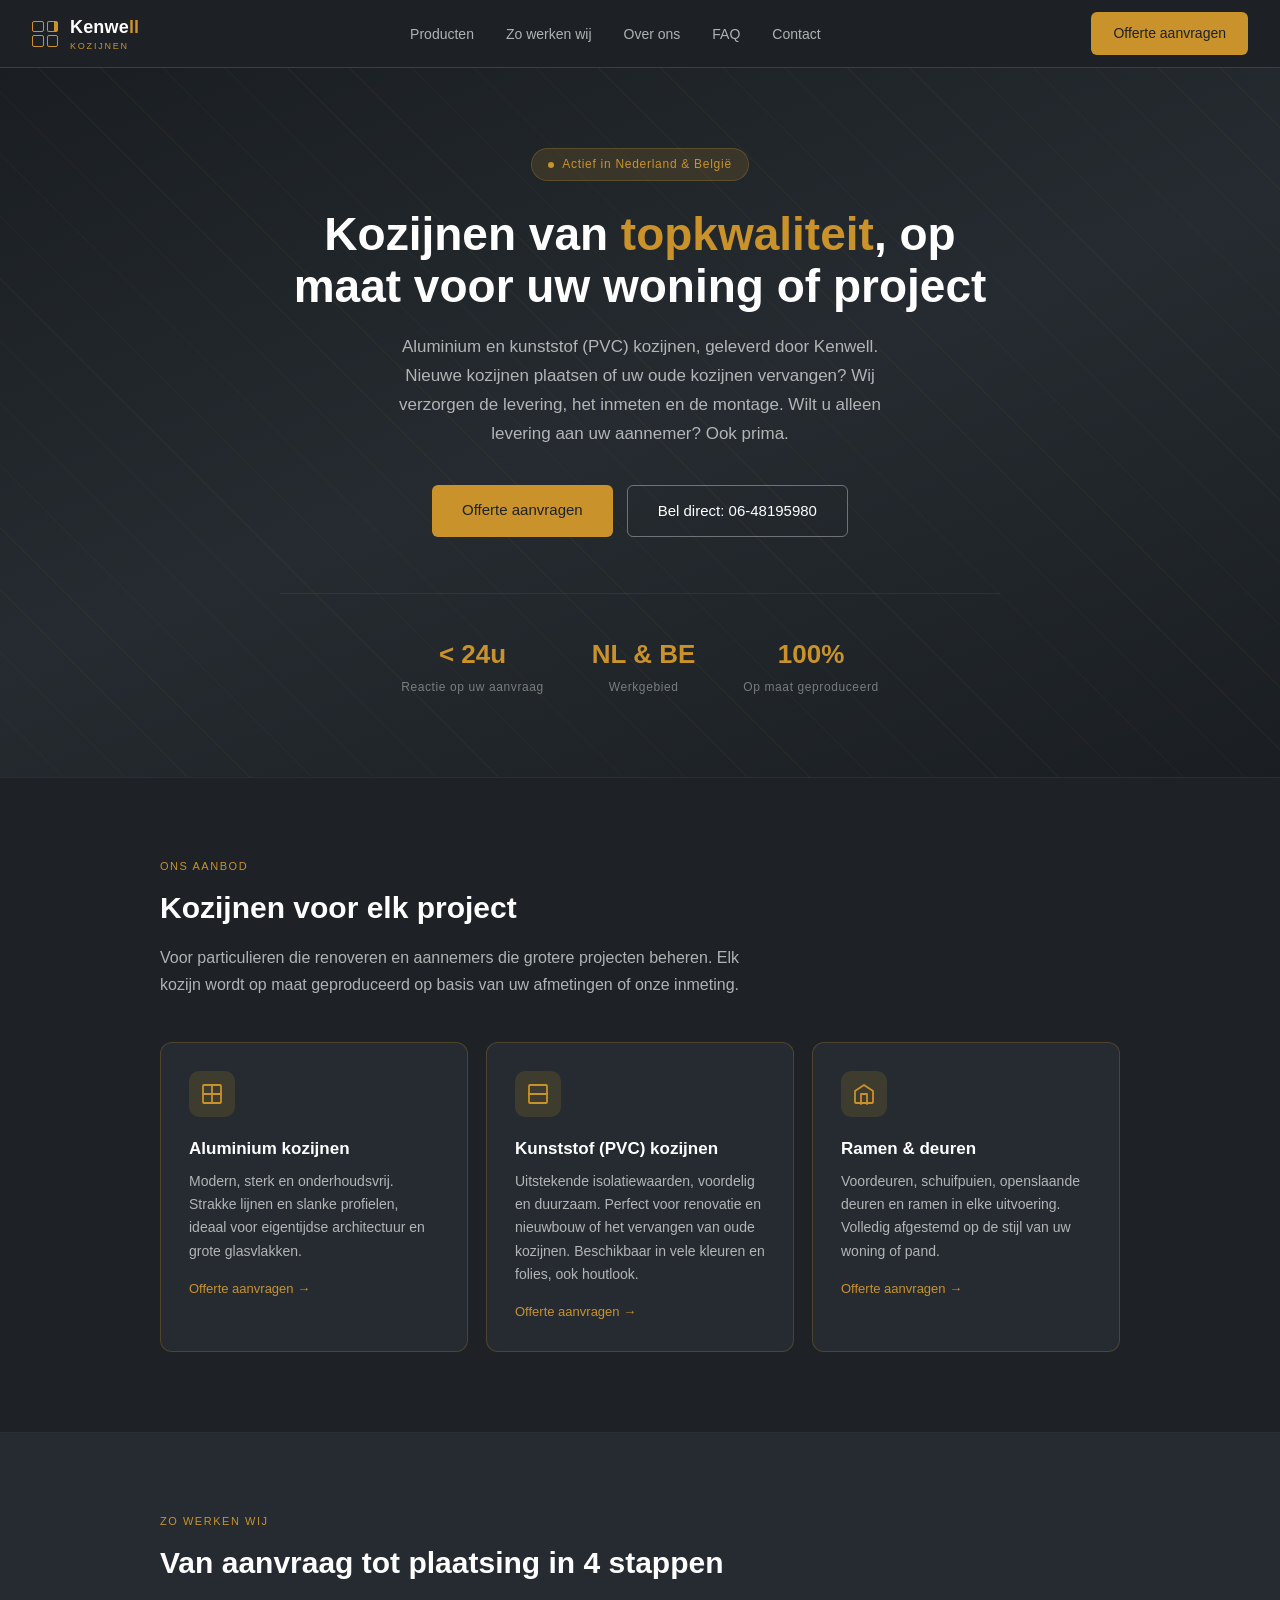
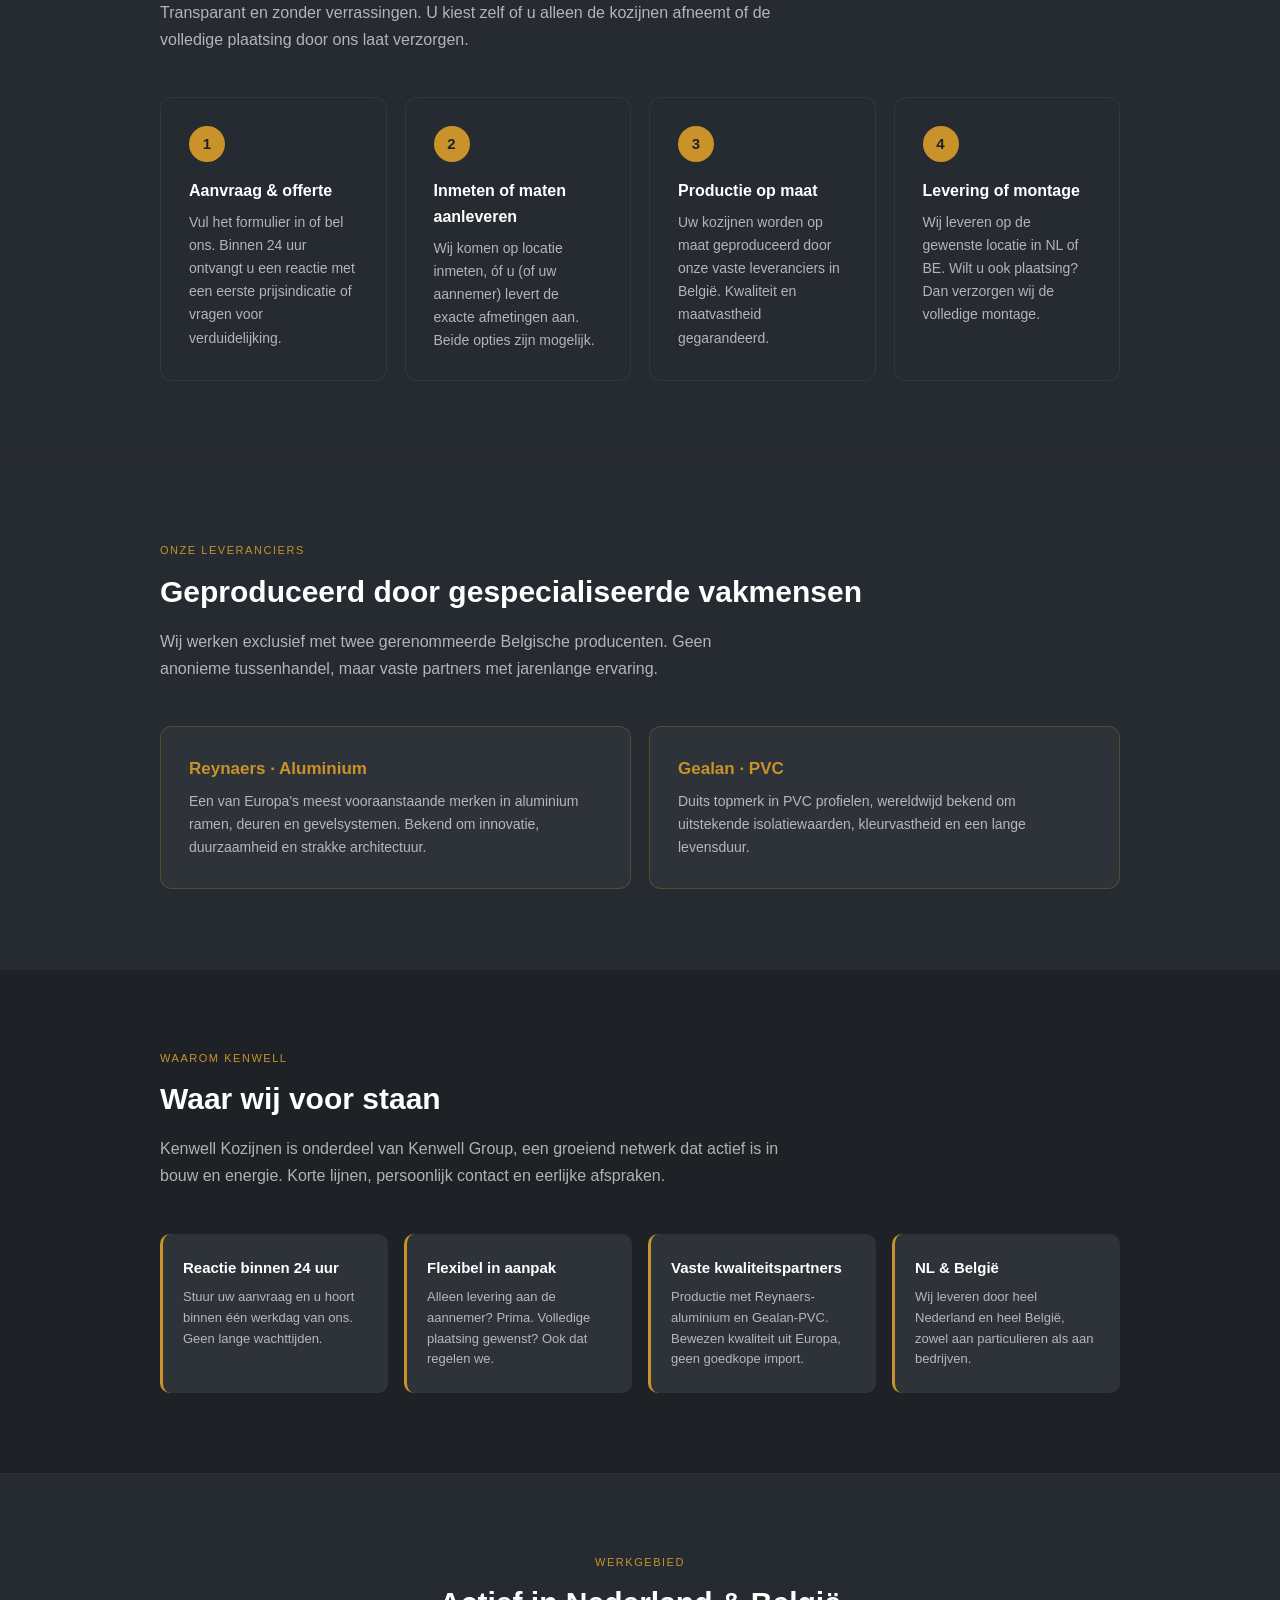
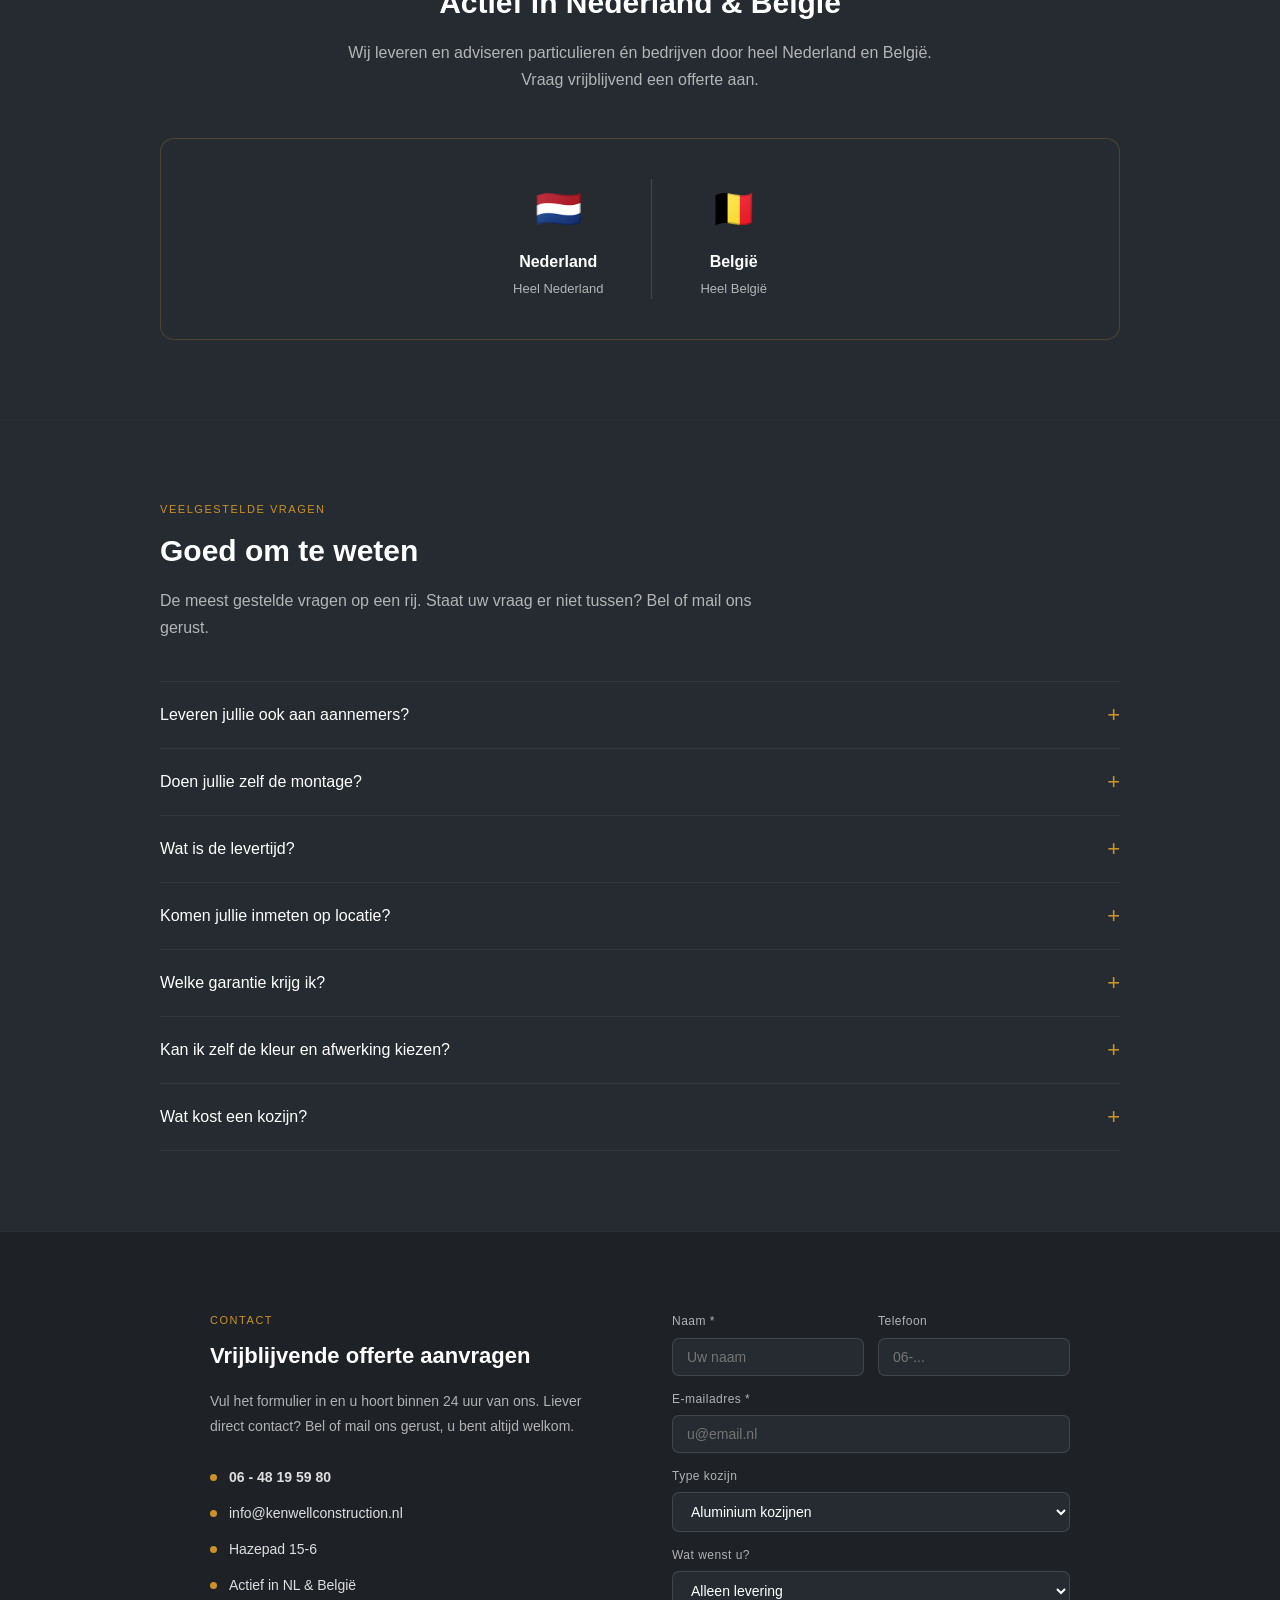
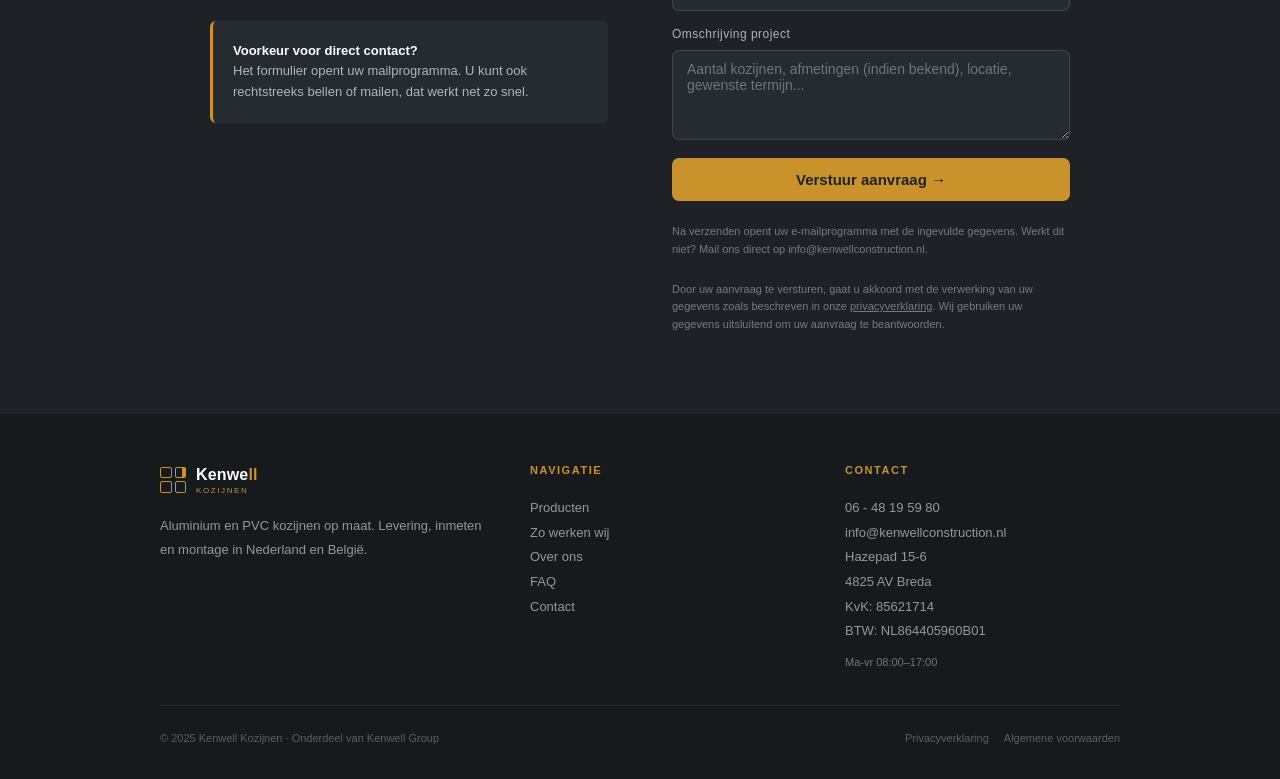
==== commit 2831bd85: "Update index.html" ====
--- a/index.html
+++ b/index.html
@@ -3,13 +3,23 @@
 <head>
   <meta charset="UTF-8" />
   <meta name="viewport" content="width=device-width, initial-scale=1.0" />
-  <meta name="description" content="Kenwell Kozijnen. Aluminium en PVC kozijnen op maat. Offerte binnen 24 uur. Levering, inmeten en montage in heel Nederland en België." />
-  <meta property="og:title" content="Kenwell Kozijnen | Aluminium & PVC kozijnen in NL & België" />
+  <meta name="description" content="Kenwell Kozijnen uit Breda levert aluminium en kunststof (PVC) kozijnen op maat voor particulieren, aannemers en bedrijven. Nieuwe kozijnen of kozijnen vervangen? Offerte binnen 24 uur. Actief in heel Nederland en België." />
+  <meta name="keywords" content="kozijnen, aluminium kozijnen, PVC kozijnen, kunststof kozijnen, kozijnen op maat, kozijnen vervangen, nieuwe kozijnen, kozijnen Breda, kozijnen Nederland, kozijnen België, Reynaers dealer, Gealan dealer, ramen en deuren op maat" />
+  <link rel="canonical" href="https://kenwellkozijnen.com/" />
+  <meta property="og:title" content="Kenwell Kozijnen | Aluminium & kunststof kozijnen in NL & België" />
   <meta property="og:description" content="Kozijnen op maat voor uw woning of project. Offerte binnen 24 uur. Actief in heel Nederland en België." />
   <meta property="og:type" content="website" />
-  <meta property="og:url" content="https://www.kenwellkozijnen.com" />
+  <meta property="og:url" content="https://kenwellkozijnen.com/" />
   <meta property="og:locale" content="nl_NL" />
-  <title>Kenwell Kozijnen | Aluminium & PVC kozijnen in NL & België</title>
+  <meta property="og:locale:alternate" content="nl_BE" />
+  <meta property="og:image" content="https://kenwellkozijnen.com/og-image.svg" />
+  <meta property="og:image:width" content="1200" />
+  <meta property="og:image:height" content="630" />
+  <meta name="twitter:card" content="summary_large_image" />
+  <meta name="twitter:title" content="Kenwell Kozijnen | Aluminium & kunststof kozijnen" />
+  <meta name="twitter:description" content="Kozijnen op maat voor uw woning of project. Offerte binnen 24 uur." />
+  <meta name="twitter:image" content="https://kenwellkozijnen.com/og-image.svg" />
+  <title>Kenwell Kozijnen | Aluminium & kunststof (PVC) kozijnen in NL & België</title>
 
   <link rel="icon" href="data:image/svg+xml,%3Csvg xmlns='http://www.w3.org/2000/svg' viewBox='0 0 32 32'%3E%3Crect width='32' height='32' rx='6' fill='%231e2226'/%3E%3Ctext x='16' y='22' font-family='Segoe UI,Arial' font-size='20' font-weight='700' text-anchor='middle' fill='%23C9922A'%3EK%3C/text%3E%3C/svg%3E" />
 
@@ -18,20 +28,98 @@
     "@context": "https://schema.org",
     "@type": "LocalBusiness",
     "name": "Kenwell Kozijnen",
-    "description": "Leverancier van aluminium en PVC kozijnen voor particulieren en bedrijven in Nederland en België.",
-    "url": "https://www.kenwellkozijnen.com",
+    "image": "https://kenwellkozijnen.com/og-image.svg",
+    "description": "Leverancier van aluminium en kunststof (PVC) kozijnen op maat voor particulieren, aannemers en bedrijven in Nederland en België.",
+    "url": "https://kenwellkozijnen.com/",
     "email": "info@kenwellconstruction.nl",
     "telephone": "+31648195980",
+    "priceRange": "€€",
     "address": {
       "@type": "PostalAddress",
       "streetAddress": "Hazepad 15-6",
+      "postalCode": "4825 AV",
+      "addressLocality": "Breda",
       "addressCountry": "NL"
     },
-    "areaServed": ["NL", "BE"],
+    "areaServed": [
+      { "@type": "Country", "name": "Nederland" },
+      { "@type": "Country", "name": "België" }
+    ],
+    "openingHoursSpecification": [{
+      "@type": "OpeningHoursSpecification",
+      "dayOfWeek": ["Monday","Tuesday","Wednesday","Thursday","Friday"],
+      "opens": "08:00",
+      "closes": "17:00"
+    }],
     "parentOrganization": {
       "@type": "Organization",
       "name": "Kenwell Group"
     }
+  }
+  </script>
+
+  <script type="application/ld+json">
+  {
+    "@context": "https://schema.org",
+    "@type": "FAQPage",
+    "mainEntity": [
+      {
+        "@type": "Question",
+        "name": "Leveren jullie ook aan aannemers?",
+        "acceptedAnswer": {
+          "@type": "Answer",
+          "text": "Ja. Wij leveren zowel aan particulieren als aan aannemers en bouwbedrijven. Als u zelf al de exacte afmetingen heeft, kunt u die direct doorsturen en gaan wij daarmee aan de slag."
+        }
+      },
+      {
+        "@type": "Question",
+        "name": "Doen jullie zelf de montage?",
+        "acceptedAnswer": {
+          "@type": "Answer",
+          "text": "Dat kan. Onze voorkeur is levering, maar volledige plaatsing is zeker mogelijk. U geeft bij de aanvraag aan wat u wenst, dan nemen we dat mee in de offerte."
+        }
+      },
+      {
+        "@type": "Question",
+        "name": "Wat is de levertijd van nieuwe kozijnen?",
+        "acceptedAnswer": {
+          "@type": "Answer",
+          "text": "De levertijd hangt af van het type kozijn, het aantal en de drukte bij onze producent. Wij geven u een realistische indicatie bij de offerte, zodat u weet waar u aan toe bent."
+        }
+      },
+      {
+        "@type": "Question",
+        "name": "Komen jullie inmeten op locatie?",
+        "acceptedAnswer": {
+          "@type": "Answer",
+          "text": "Ja, inmeten op locatie is mogelijk in heel Nederland en België. Heeft u de maten al zelf of via uw aannemer? Dan slaan we deze stap over en besparen we u tijd en kosten."
+        }
+      },
+      {
+        "@type": "Question",
+        "name": "Welke garantie krijg ik op kozijnen?",
+        "acceptedAnswer": {
+          "@type": "Answer",
+          "text": "U krijgt fabrieksgarantie van onze producent op het kozijn en het glaswerk. De exacte garantievoorwaarden nemen we op in uw offerte zodat alles vooraf helder is."
+        }
+      },
+      {
+        "@type": "Question",
+        "name": "Kan ik zelf de kleur en afwerking kiezen?",
+        "acceptedAnswer": {
+          "@type": "Answer",
+          "text": "Zeker. Aluminium kozijnen zijn leverbaar in alle RAL-kleuren, kunststof (PVC) kozijnen in vele standaardkleuren en folies (ook houtlook). Wij adviseren u graag over de mogelijkheden."
+        }
+      },
+      {
+        "@type": "Question",
+        "name": "Wat kost een kozijn?",
+        "acceptedAnswer": {
+          "@type": "Answer",
+          "text": "Dat verschilt enorm per project. Afmetingen, profiel, beglazing en afwerking bepalen de prijs. Daarom werken wij altijd met een offerte op maat, vrijblijvend en zonder verplichtingen."
+        }
+      }
+    ]
   }
   </script>
 
@@ -420,7 +508,7 @@
         Actief in Nederland & België
       </div>
       <h1>Kozijnen van <em>topkwaliteit</em>, op maat voor uw woning of project</h1>
-      <p class="hero-sub">Aluminium en PVC kozijnen, geleverd door Kenwell. Wij verzorgen de levering, het inmeten en de montage. Wilt u alleen levering aan uw aannemer? Ook prima.</p>
+      <p class="hero-sub">Aluminium en kunststof (PVC) kozijnen, geleverd door Kenwell. Nieuwe kozijnen plaatsen of uw oude kozijnen vervangen? Wij verzorgen de levering, het inmeten en de montage. Wilt u alleen levering aan uw aannemer? Ook prima.</p>
       <div class="hero-ctas">
         <a class="btn btn-gold" href="#contact">Offerte aanvragen</a>
         <a class="btn btn-outline" href="tel:+31648195980">Bel direct: 06-48195980</a>
@@ -472,8 +560,8 @@
               <line x1="3" y1="12" x2="21" y2="12"/>
             </svg>
           </div>
-          <h3>PVC kozijnen</h3>
-          <p>Uitstekende isolatiewaarden, voordelig en duurzaam. Perfect voor renovatie en nieuwbouw, beschikbaar in vele kleuren en folies.</p>
+          <h3>Kunststof (PVC) kozijnen</h3>
+          <p>Uitstekende isolatiewaarden, voordelig en duurzaam. Perfect voor renovatie en nieuwbouw of het vervangen van oude kozijnen. Beschikbaar in vele kleuren en folies, ook houtlook.</p>
           <a class="product-link" href="#contact">Offerte aanvragen →</a>
         </div>
 
@@ -903,7 +991,8 @@
         <h5>Contact</h5>
         <a href="tel:+31648195980">06 - 48 19 59 80</a>
         <a href="mailto:info@kenwellconstruction.nl">info@kenwellconstruction.nl</a>
-        <p>Hazepad 15-6<br>KvK: 85621714<br>BTW: NL864405960B01</p>
+        <p>Hazepad 15-6<br>4825 AV Breda<br>KvK: 85621714<br>BTW: NL864405960B01</p>
+        <p style="font-size:11px; color:rgba(255,255,255,0.4); margin-top:8px;">Ma-vr 08:00–17:00</p>
       </div>
     </div>
 
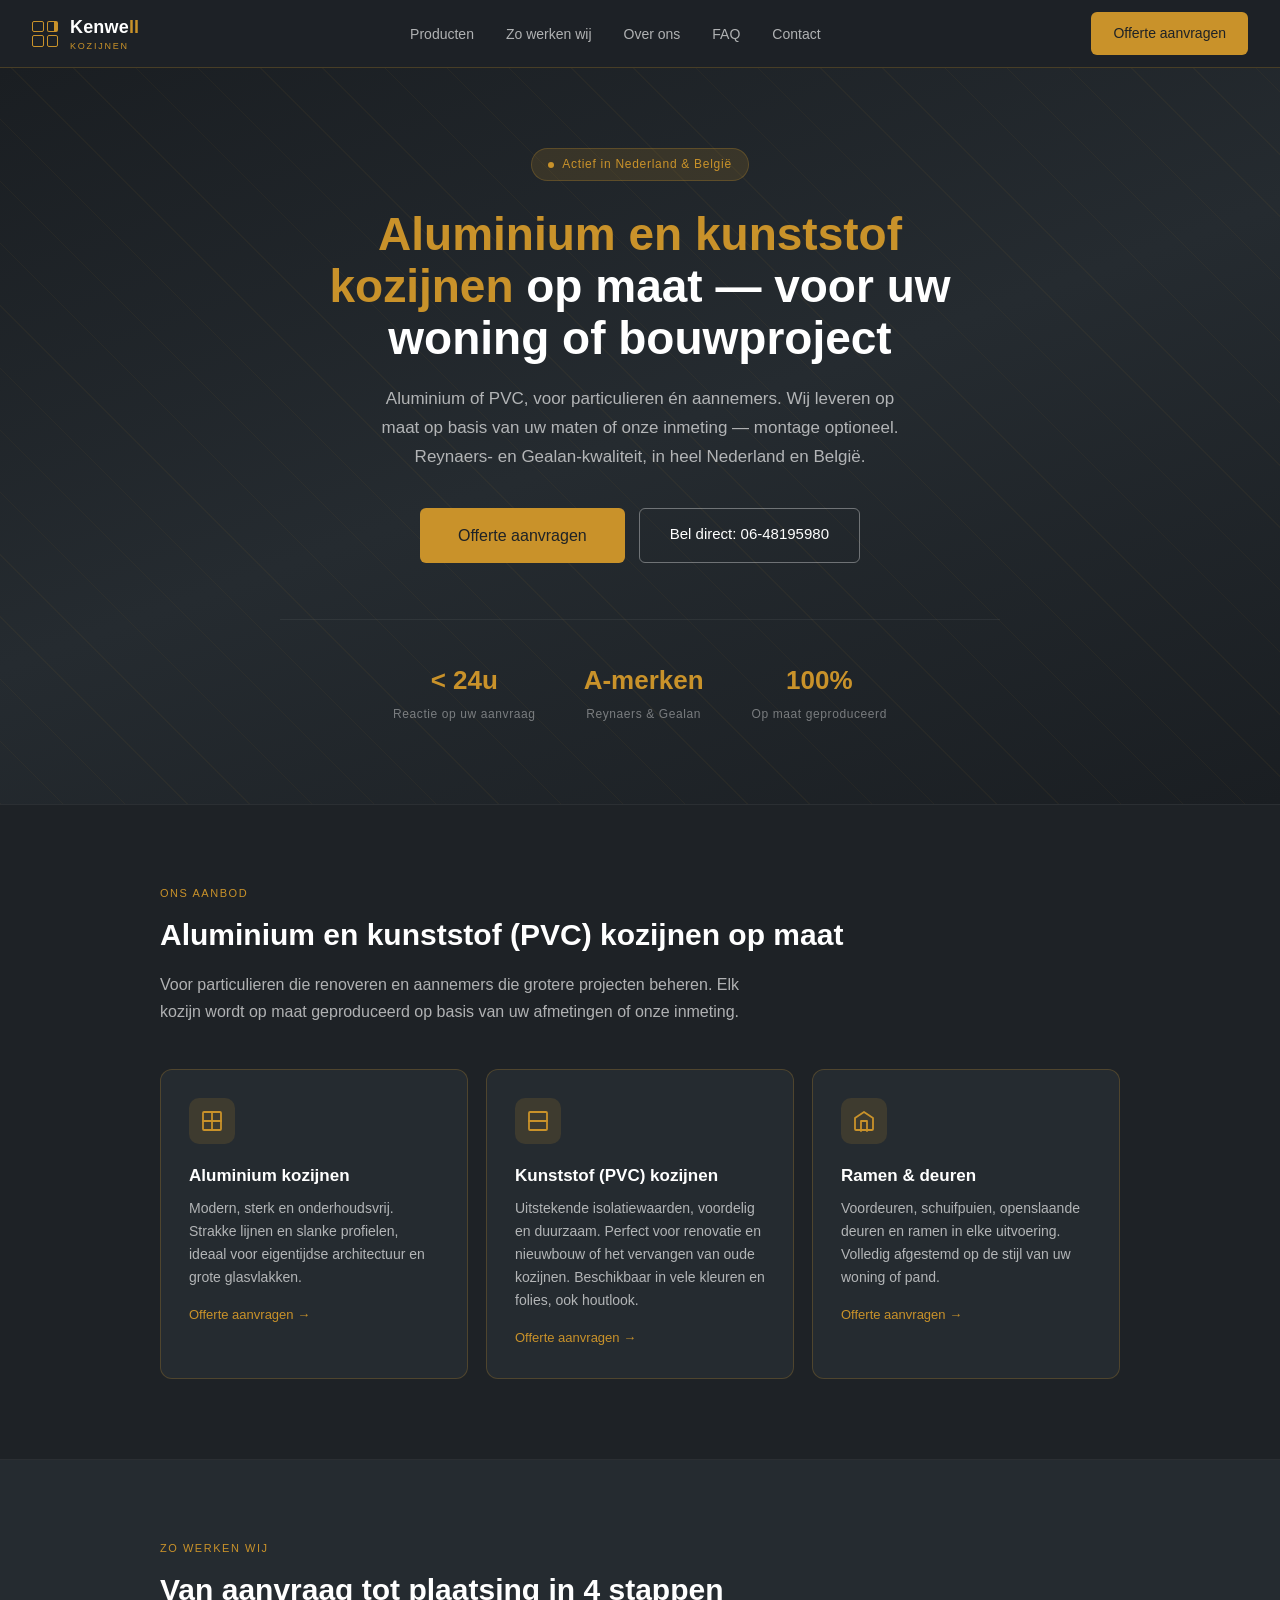
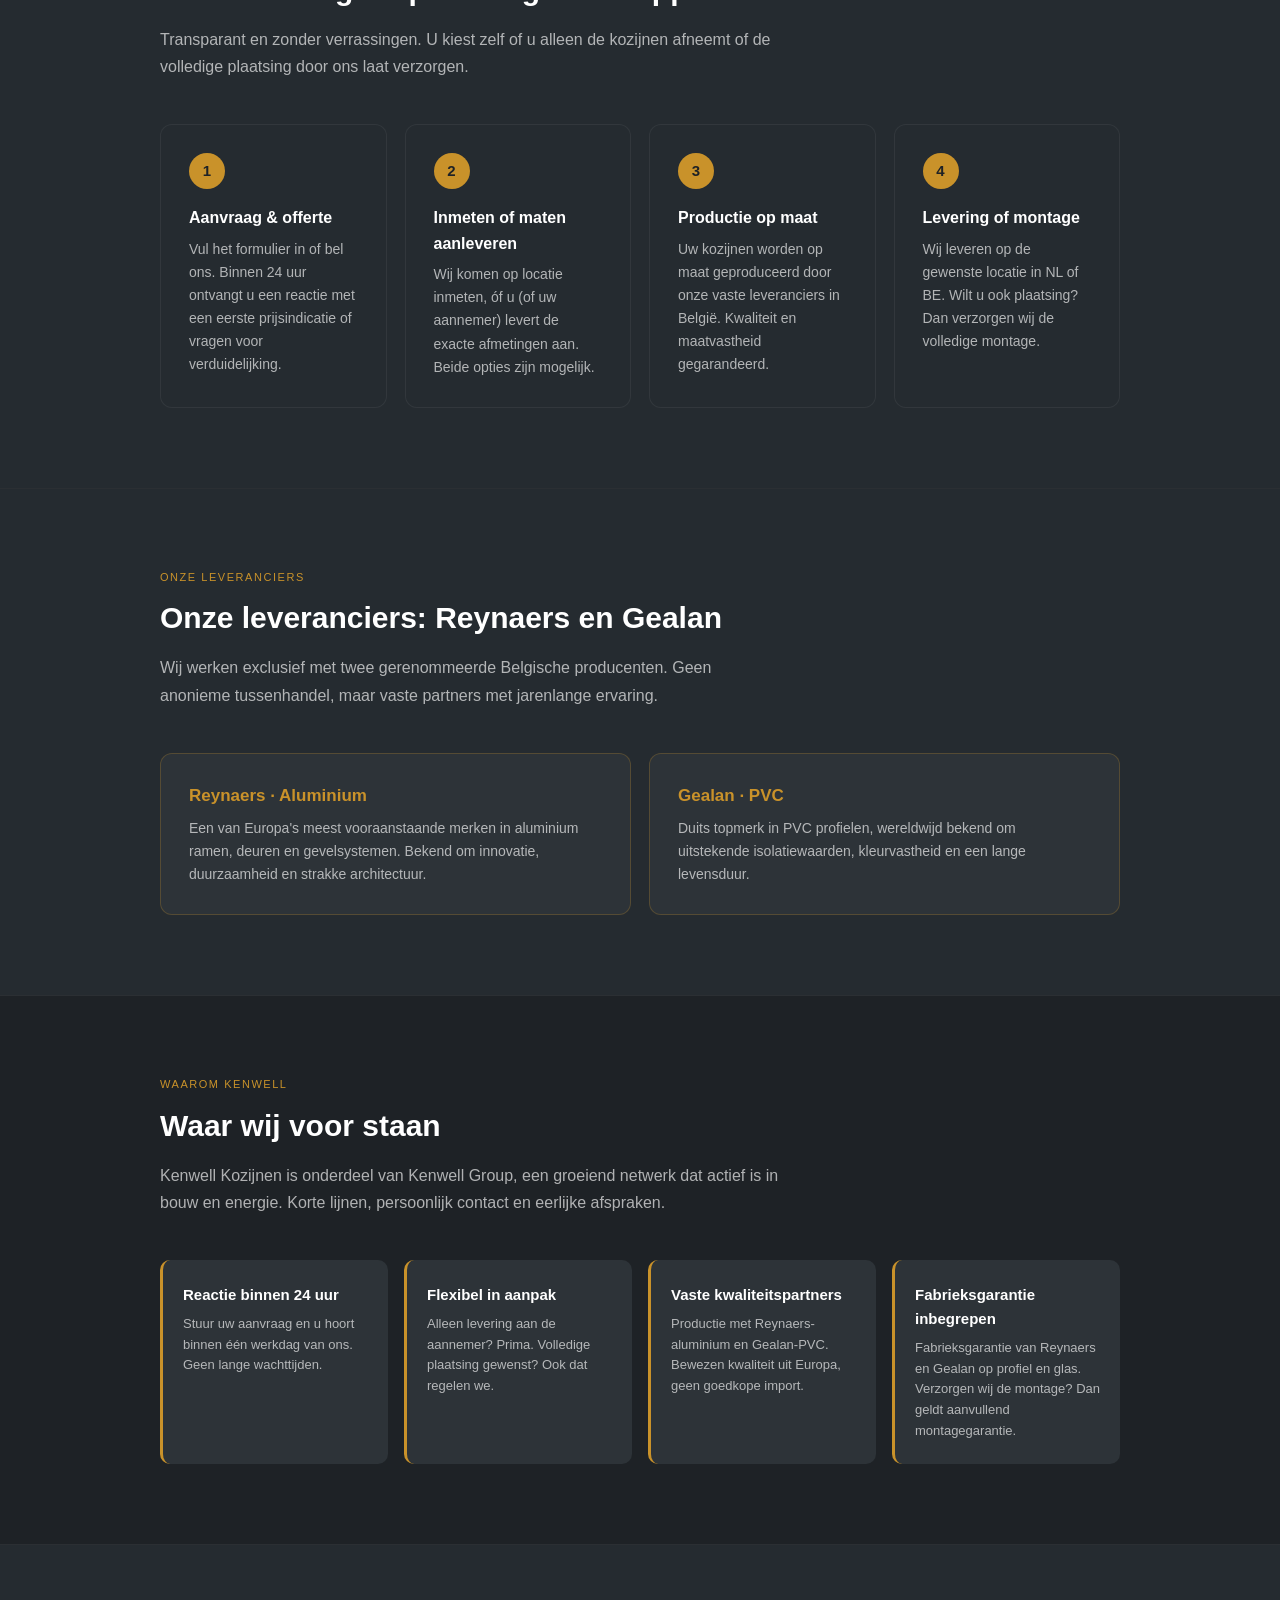
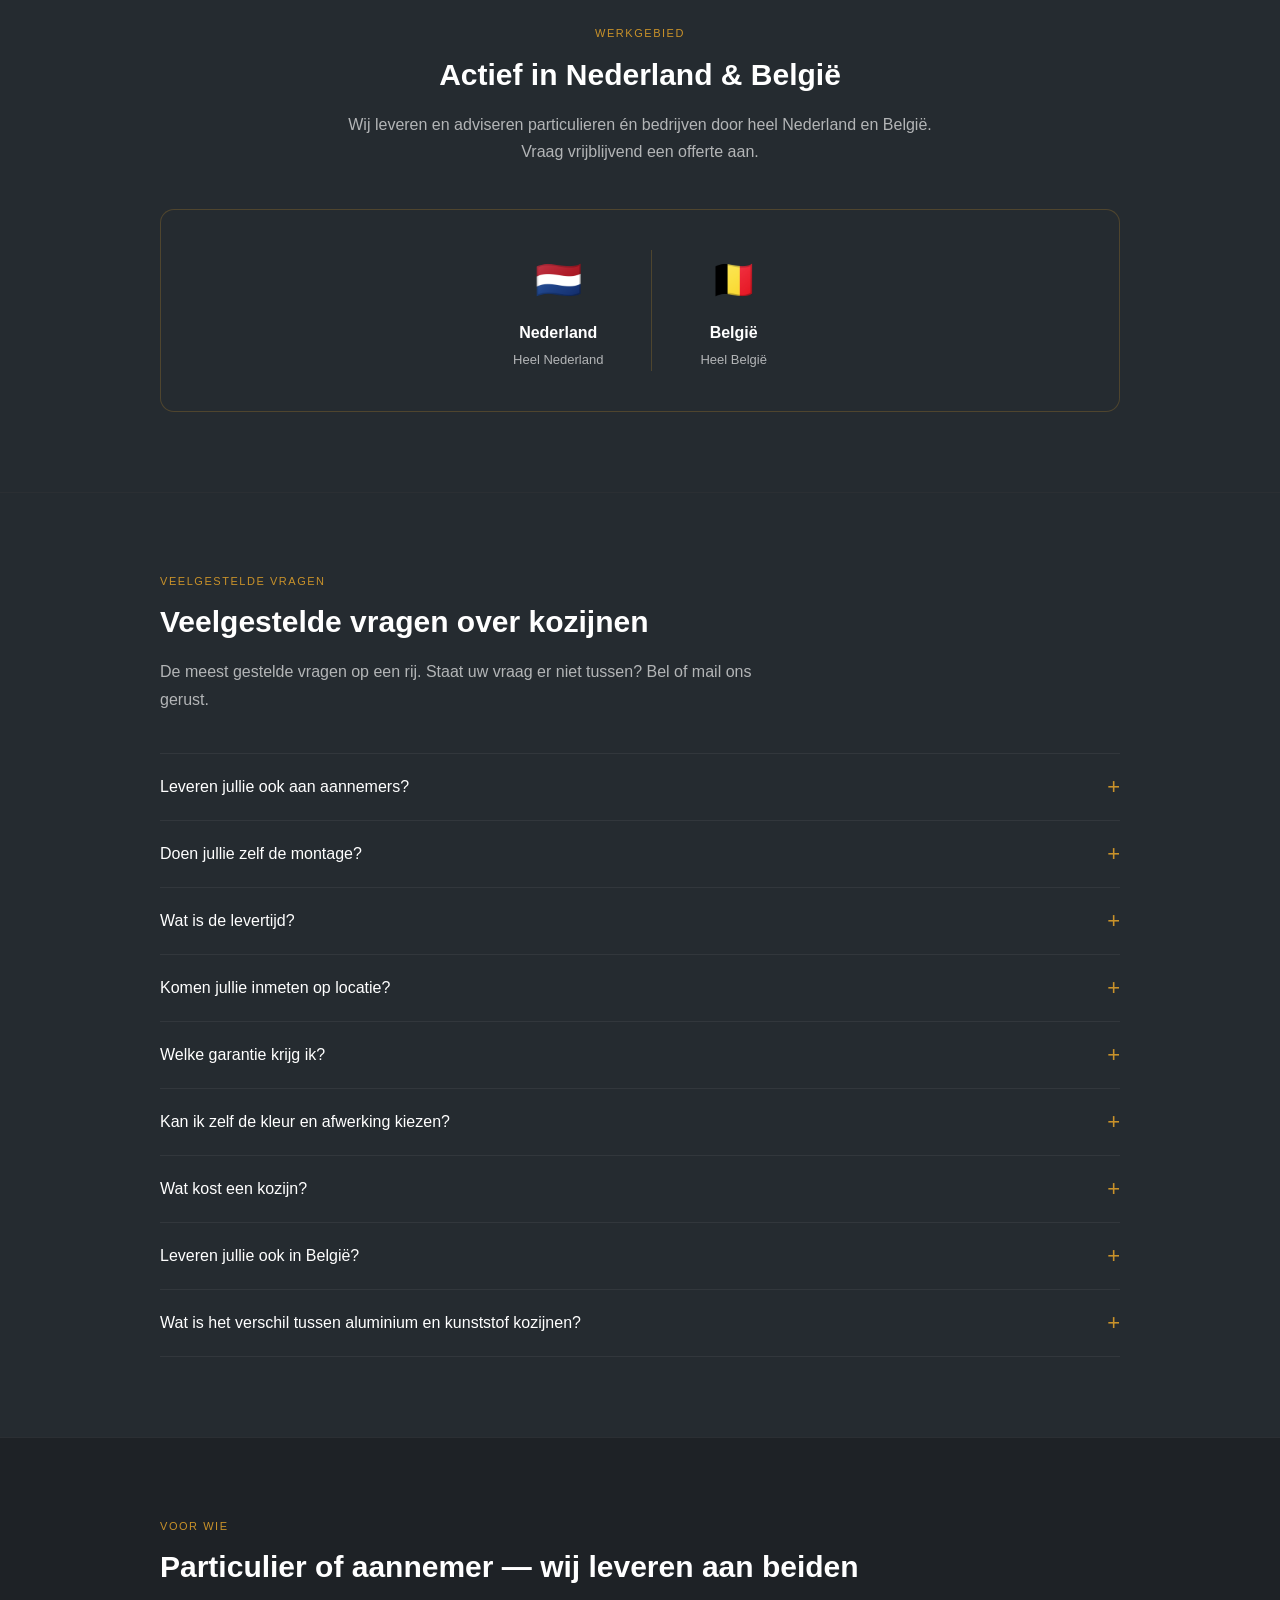
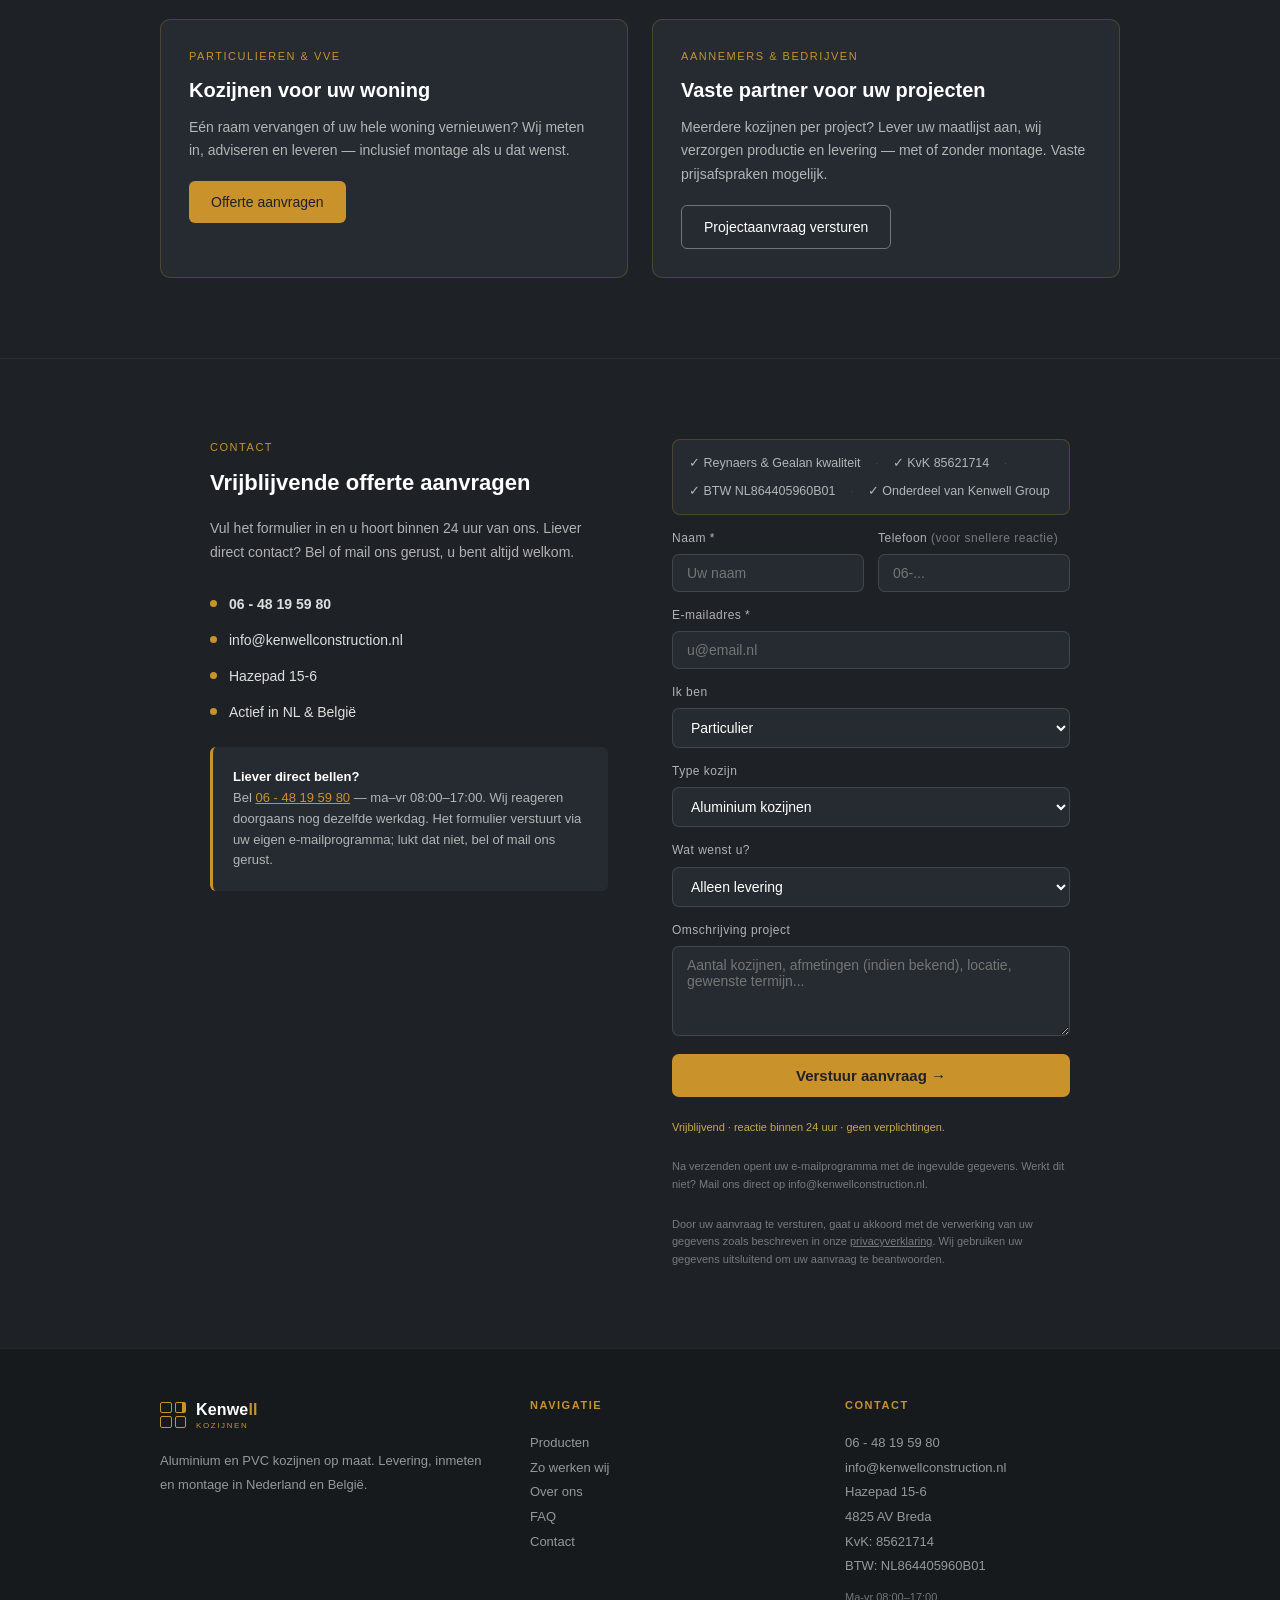
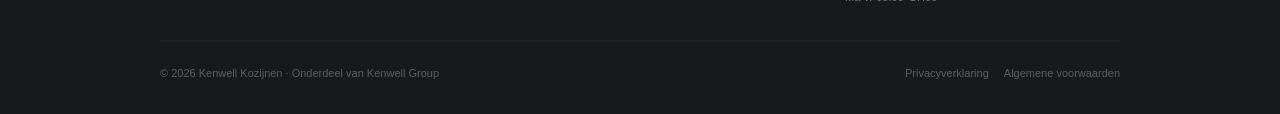
==== commit 93d0e736: "Conversie + SEO update" ====
--- a/index.html
+++ b/index.html
@@ -3,11 +3,11 @@
 <head>
   <meta charset="UTF-8" />
   <meta name="viewport" content="width=device-width, initial-scale=1.0" />
-  <meta name="description" content="Kenwell Kozijnen uit Breda levert aluminium en kunststof (PVC) kozijnen op maat voor particulieren, aannemers en bedrijven. Nieuwe kozijnen of kozijnen vervangen? Offerte binnen 24 uur. Actief in heel Nederland en België." />
+  <meta name="description" content="Aluminium en kunststof (PVC) kozijnen op maat, geleverd vanuit Breda door heel Nederland en België. Voor particulieren én aannemers. Reynaers- en Gealan-kwaliteit. Vrijblijvende offerte binnen 24 uur — bel 06-48195980." />
   <meta name="keywords" content="kozijnen, aluminium kozijnen, PVC kozijnen, kunststof kozijnen, kozijnen op maat, kozijnen vervangen, nieuwe kozijnen, kozijnen Breda, kozijnen Nederland, kozijnen België, Reynaers dealer, Gealan dealer, ramen en deuren op maat" />
   <link rel="canonical" href="https://kenwellkozijnen.com/" />
-  <meta property="og:title" content="Kenwell Kozijnen | Aluminium & kunststof kozijnen in NL & België" />
-  <meta property="og:description" content="Kozijnen op maat voor uw woning of project. Offerte binnen 24 uur. Actief in heel Nederland en België." />
+  <meta property="og:title" content="Aluminium & kunststof kozijnen op maat — Kenwell Kozijnen" />
+  <meta property="og:description" content="Kozijnen op maat voor particulieren én aannemers. Reynaers- en Gealan-kwaliteit. Offerte binnen 24 uur. Heel NL en België." />
   <meta property="og:type" content="website" />
   <meta property="og:url" content="https://kenwellkozijnen.com/" />
   <meta property="og:locale" content="nl_NL" />
@@ -19,20 +19,26 @@
   <meta name="twitter:title" content="Kenwell Kozijnen | Aluminium & kunststof kozijnen" />
   <meta name="twitter:description" content="Kozijnen op maat voor uw woning of project. Offerte binnen 24 uur." />
   <meta name="twitter:image" content="https://kenwellkozijnen.com/og-image.svg" />
-  <title>Kenwell Kozijnen | Aluminium & kunststof (PVC) kozijnen in NL & België</title>
+  <title>Aluminium & kunststof kozijnen op maat | Kenwell Kozijnen Breda – heel NL & België</title>
 
   <link rel="icon" href="data:image/svg+xml,%3Csvg xmlns='http://www.w3.org/2000/svg' viewBox='0 0 32 32'%3E%3Crect width='32' height='32' rx='6' fill='%231e2226'/%3E%3Ctext x='16' y='22' font-family='Segoe UI,Arial' font-size='20' font-weight='700' text-anchor='middle' fill='%23C9922A'%3EK%3C/text%3E%3C/svg%3E" />
 
   <script type="application/ld+json">
   {
     "@context": "https://schema.org",
-    "@type": "LocalBusiness",
+    "@type": ["HomeAndConstructionBusiness", "LocalBusiness"],
+    "@id": "https://kenwellkozijnen.com/#business",
     "name": "Kenwell Kozijnen",
     "image": "https://kenwellkozijnen.com/og-image.svg",
     "description": "Leverancier van aluminium en kunststof (PVC) kozijnen op maat voor particulieren, aannemers en bedrijven in Nederland en België.",
     "url": "https://kenwellkozijnen.com/",
     "email": "info@kenwellconstruction.nl",
     "telephone": "+31648195980",
+    "vatID": "NL864405960B01",
+    "taxID": "85621714",
+    "logo": "https://kenwellkozijnen.com/og-image.svg",
+    "currenciesAccepted": "EUR",
+    "knowsAbout": ["Aluminium kozijnen","Kunststof kozijnen","PVC kozijnen","Kozijnen op maat","Reynaers aluminium","Gealan PVC","Ramen en deuren op maat"],
     "priceRange": "€€",
     "address": {
       "@type": "PostalAddress",
@@ -81,7 +87,7 @@
       },
       {
         "@type": "Question",
-        "name": "Wat is de levertijd van nieuwe kozijnen?",
+        "name": "Wat is de levertijd?",
         "acceptedAnswer": {
           "@type": "Answer",
           "text": "De levertijd hangt af van het type kozijn, het aantal en de drukte bij onze producent. Wij geven u een realistische indicatie bij de offerte, zodat u weet waar u aan toe bent."
@@ -97,10 +103,10 @@
       },
       {
         "@type": "Question",
-        "name": "Welke garantie krijg ik op kozijnen?",
+        "name": "Welke garantie krijg ik?",
         "acceptedAnswer": {
           "@type": "Answer",
-          "text": "U krijgt fabrieksgarantie van onze producent op het kozijn en het glaswerk. De exacte garantievoorwaarden nemen we op in uw offerte zodat alles vooraf helder is."
+          "text": "Op kozijnen van Reynaers (aluminium) en Gealan (PVC) geldt fabrieksgarantie op profiel en glas. Verzorgen wij de montage? Dan geldt aanvullend montagegarantie. De exacte termijnen en voorwaarden staan in uw offerte."
         }
       },
       {
@@ -108,7 +114,7 @@
         "name": "Kan ik zelf de kleur en afwerking kiezen?",
         "acceptedAnswer": {
           "@type": "Answer",
-          "text": "Zeker. Aluminium kozijnen zijn leverbaar in alle RAL-kleuren, kunststof (PVC) kozijnen in vele standaardkleuren en folies (ook houtlook). Wij adviseren u graag over de mogelijkheden."
+          "text": "Zeker. Aluminium kozijnen zijn leverbaar in alle RAL-kleuren, PVC in vele standaardkleuren en folies (ook houtlook). Wij adviseren u graag over de mogelijkheden."
         }
       },
       {
@@ -117,6 +123,56 @@
         "acceptedAnswer": {
           "@type": "Answer",
           "text": "Dat verschilt enorm per project. Afmetingen, profiel, beglazing en afwerking bepalen de prijs. Daarom werken wij altijd met een offerte op maat, vrijblijvend en zonder verplichtingen."
+        }
+      },
+      {
+        "@type": "Question",
+        "name": "Leveren jullie ook in België?",
+        "acceptedAnswer": {
+          "@type": "Answer",
+          "text": "Ja, wij leveren en adviseren in heel Nederland én heel België. Vraag vrijblijvend een offerte aan via het formulier of bel ons op 06-48195980."
+        }
+      },
+      {
+        "@type": "Question",
+        "name": "Wat is het verschil tussen aluminium en kunststof kozijnen?",
+        "acceptedAnswer": {
+          "@type": "Answer",
+          "text": "Aluminium kozijnen zijn slanker, sterker en onderhoudsvrij — ideaal voor moderne architectuur en grote glasvlakken. Kunststof (PVC) kozijnen bieden uitstekende isolatiewaarden en zijn doorgaans voordeliger. Wij leveren beide op maat: Reynaers (aluminium) en Gealan (PVC)."
+        }
+      }
+    ]
+  }
+  </script>
+
+  <script type="application/ld+json">
+  {
+    "@context": "https://schema.org",
+    "@type": "ItemList",
+    "name": "Kozijnen aanbod Kenwell Kozijnen",
+    "itemListElement": [
+      {
+        "@type": "ListItem",
+        "position": 1,
+        "item": {
+          "@type": "Product",
+          "name": "Aluminium kozijnen op maat",
+          "description": "Op maat gemaakte aluminium kozijnen van Reynaers-profielen, leverbaar in alle RAL-kleuren. Voor nieuwbouw, renovatie en projecten in NL en België.",
+          "brand": { "@type": "Brand", "name": "Reynaers" },
+          "material": "Aluminium",
+          "offers": { "@type": "Offer", "priceCurrency": "EUR", "availability": "https://schema.org/InStock", "url": "https://kenwellkozijnen.com/#contact", "seller": { "@id": "https://kenwellkozijnen.com/#business" } }
+        }
+      },
+      {
+        "@type": "ListItem",
+        "position": 2,
+        "item": {
+          "@type": "Product",
+          "name": "Kunststof (PVC) kozijnen op maat",
+          "description": "Op maat gemaakte kunststof PVC kozijnen van Gealan-profielen. Uitstekende isolatie, kleurvast en duurzaam, ook in houtlook. Levering in NL en België.",
+          "brand": { "@type": "Brand", "name": "Gealan" },
+          "material": "PVC",
+          "offers": { "@type": "Offer", "priceCurrency": "EUR", "availability": "https://schema.org/InStock", "url": "https://kenwellkozijnen.com/#contact", "seller": { "@id": "https://kenwellkozijnen.com/#business" } }
         }
       }
     ]
@@ -474,13 +530,15 @@
       .footer-inner { grid-template-columns: 1fr; gap: 2rem; }
       .footer-bottom { justify-content: center; text-align: center; }
     }
+    :focus-visible { outline: 2px solid var(--gold); outline-offset: 3px; }
+    .hero-ctas .btn-gold { padding: 15px 38px; font-size: 16px; }
   </style>
 </head>
 <body>
 
   <!-- NAV -->
   <nav>
-    <a class="nav-logo" href="#">
+    <a class="nav-logo" aria-label="Kenwell Kozijnen — naar boven" href="#">
       <div class="nav-logo-icon">
         <span></span><span></span><span></span><span></span>
       </div>
@@ -507,8 +565,8 @@
         <span class="hero-badge-dot"></span>
         Actief in Nederland & België
       </div>
-      <h1>Kozijnen van <em>topkwaliteit</em>, op maat voor uw woning of project</h1>
-      <p class="hero-sub">Aluminium en kunststof (PVC) kozijnen, geleverd door Kenwell. Nieuwe kozijnen plaatsen of uw oude kozijnen vervangen? Wij verzorgen de levering, het inmeten en de montage. Wilt u alleen levering aan uw aannemer? Ook prima.</p>
+      <h1><em>Aluminium en kunststof kozijnen</em> op maat — voor uw woning of bouwproject</h1>
+      <p class="hero-sub">Aluminium of PVC, voor particulieren én aannemers. Wij leveren op maat op basis van uw maten of onze inmeting — montage optioneel. Reynaers- en Gealan-kwaliteit, in heel Nederland en België.</p>
       <div class="hero-ctas">
         <a class="btn btn-gold" href="#contact">Offerte aanvragen</a>
         <a class="btn btn-outline" href="tel:+31648195980">Bel direct: 06-48195980</a>
@@ -519,8 +577,8 @@
           <div class="stat-label">Reactie op uw aanvraag</div>
         </div>
         <div>
-          <div class="stat-num">NL & BE</div>
-          <div class="stat-label">Werkgebied</div>
+          <div class="stat-num">A-merken</div>
+          <div class="stat-label">Reynaers &amp; Gealan</div>
         </div>
         <div>
           <div class="stat-num">100%</div>
@@ -536,7 +594,7 @@
   <section id="aanbod">
     <div class="section-inner">
       <p class="section-tag">Ons aanbod</p>
-      <h2 class="section-title">Kozijnen voor elk project</h2>
+      <h2 class="section-title">Aluminium en kunststof (PVC) kozijnen op maat</h2>
       <p class="section-sub">Voor particulieren die renoveren en aannemers die grotere projecten beheren. Elk kozijn wordt op maat geproduceerd op basis van uw afmetingen of onze inmeting.</p>
 
       <div class="products-grid">
@@ -620,7 +678,7 @@
   <section id="leveranciers" class="leveranciers">
     <div class="section-inner">
       <p class="section-tag">Onze leveranciers</p>
-      <h2 class="section-title">Geproduceerd door gespecialiseerde vakmensen</h2>
+      <h2 class="section-title">Onze leveranciers: Reynaers en Gealan</h2>
       <p class="section-sub">Wij werken exclusief met twee gerenommeerde Belgische producenten. Geen anonieme tussenhandel, maar vaste partners met jarenlange ervaring.</p>
 
       <div class="lev-grid">
@@ -659,8 +717,8 @@
           <p>Productie met Reynaers-aluminium en Gealan-PVC. Bewezen kwaliteit uit Europa, geen goedkope import.</p>
         </div>
         <div class="usp-item">
-          <h4>NL & België</h4>
-          <p>Wij leveren door heel Nederland en heel België, zowel aan particulieren als aan bedrijven.</p>
+          <h4>Fabrieksgarantie inbegrepen</h4>
+          <p>Fabrieksgarantie van Reynaers en Gealan op profiel en glas. Verzorgen wij de montage? Dan geldt aanvullend montagegarantie.</p>
         </div>
       </div>
     </div>
@@ -697,37 +755,69 @@
   <section id="faq" class="faq">
     <div class="section-inner">
       <p class="section-tag">Veelgestelde vragen</p>
-      <h2 class="section-title">Goed om te weten</h2>
+      <h2 class="section-title">Veelgestelde vragen over kozijnen</h2>
       <p class="section-sub">De meest gestelde vragen op een rij. Staat uw vraag er niet tussen? Bel of mail ons gerust.</p>
 
       <div class="faq-list">
         <div class="faq-item">
-          <button class="faq-q" type="button">Leveren jullie ook aan aannemers?</button>
+          <button class="faq-q" type="button" aria-expanded="false">Leveren jullie ook aan aannemers?</button>
           <div class="faq-a"><div class="faq-a-inner">Ja. Wij leveren zowel aan particulieren als aan aannemers en bouwbedrijven. Als u zelf al de exacte afmetingen heeft, kunt u die direct doorsturen en gaan wij daarmee aan de slag.</div></div>
         </div>
         <div class="faq-item">
-          <button class="faq-q" type="button">Doen jullie zelf de montage?</button>
+          <button class="faq-q" type="button" aria-expanded="false">Doen jullie zelf de montage?</button>
           <div class="faq-a"><div class="faq-a-inner">Dat kan. Onze voorkeur is levering, maar volledige plaatsing is zeker mogelijk. U geeft bij de aanvraag aan wat u wenst, dan nemen we dat mee in de offerte.</div></div>
         </div>
         <div class="faq-item">
-          <button class="faq-q" type="button">Wat is de levertijd?</button>
+          <button class="faq-q" type="button" aria-expanded="false">Wat is de levertijd?</button>
           <div class="faq-a"><div class="faq-a-inner">De levertijd hangt af van het type kozijn, het aantal en de drukte bij onze producent. Wij geven u een realistische indicatie bij de offerte, zodat u weet waar u aan toe bent.</div></div>
         </div>
         <div class="faq-item">
-          <button class="faq-q" type="button">Komen jullie inmeten op locatie?</button>
+          <button class="faq-q" type="button" aria-expanded="false">Komen jullie inmeten op locatie?</button>
           <div class="faq-a"><div class="faq-a-inner">Ja, inmeten op locatie is mogelijk in heel Nederland en België. Heeft u de maten al zelf of via uw aannemer? Dan slaan we deze stap over en besparen we u tijd en kosten.</div></div>
         </div>
         <div class="faq-item">
-          <button class="faq-q" type="button">Welke garantie krijg ik?</button>
-          <div class="faq-a"><div class="faq-a-inner">U krijgt fabrieksgarantie van onze producent op het kozijn en het glaswerk. De exacte garantievoorwaarden nemen we op in uw offerte zodat alles vooraf helder is.</div></div>
+          <button class="faq-q" type="button" aria-expanded="false">Welke garantie krijg ik?</button>
+          <div class="faq-a"><div class="faq-a-inner">Op kozijnen van Reynaers (aluminium) en Gealan (PVC) geldt fabrieksgarantie op profiel en glas. Verzorgen wij de montage? Dan geldt aanvullend montagegarantie. De exacte termijnen en voorwaarden staan in uw offerte.</div></div>
         </div>
         <div class="faq-item">
-          <button class="faq-q" type="button">Kan ik zelf de kleur en afwerking kiezen?</button>
+          <button class="faq-q" type="button" aria-expanded="false">Kan ik zelf de kleur en afwerking kiezen?</button>
           <div class="faq-a"><div class="faq-a-inner">Zeker. Aluminium kozijnen zijn leverbaar in alle RAL-kleuren, PVC in vele standaardkleuren en folies (ook houtlook). Wij adviseren u graag over de mogelijkheden.</div></div>
         </div>
         <div class="faq-item">
-          <button class="faq-q" type="button">Wat kost een kozijn?</button>
+          <button class="faq-q" type="button" aria-expanded="false">Wat kost een kozijn?</button>
           <div class="faq-a"><div class="faq-a-inner">Dat verschilt enorm per project. Afmetingen, profiel, beglazing en afwerking bepalen de prijs. Daarom werken wij altijd met een offerte op maat, vrijblijvend en zonder verplichtingen.</div></div>
+        </div>
+        <div class="faq-item">
+          <button class="faq-q" type="button" aria-expanded="false">Leveren jullie ook in België?</button>
+          <div class="faq-a"><div class="faq-a-inner">Ja, wij leveren en adviseren in heel Nederland én heel België. Vraag vrijblijvend een offerte aan via het formulier of bel ons op 06-48195980.</div></div>
+        </div>
+        <div class="faq-item">
+          <button class="faq-q" type="button" aria-expanded="false">Wat is het verschil tussen aluminium en kunststof kozijnen?</button>
+          <div class="faq-a"><div class="faq-a-inner">Aluminium kozijnen zijn slanker, sterker en onderhoudsvrij — ideaal voor moderne architectuur en grote glasvlakken. Kunststof (PVC) kozijnen bieden uitstekende isolatiewaarden en zijn doorgaans voordeliger. Wij leveren beide op maat: Reynaers (aluminium) en Gealan (PVC).</div></div>
+        </div>
+      </div>
+    </div>
+  </section>
+
+  <hr class="divider" />
+
+  <!-- DOELGROEPEN -->
+  <section id="doelgroepen">
+    <div class="section-inner">
+      <p class="section-tag">Voor wie</p>
+      <h2 class="section-title">Particulier of aannemer — wij leveren aan beiden</h2>
+      <div style="display:grid;grid-template-columns:1fr 1fr;gap:1.5rem;margin-top:1.75rem;">
+        <div style="background:var(--dark2);border:1px solid var(--gold-border);border-radius:10px;padding:1.75rem;">
+          <p class="section-tag">Particulieren &amp; VvE</p>
+          <h3 style="font-size:20px;font-weight:600;margin:.4rem 0 .6rem;">Kozijnen voor uw woning</h3>
+          <p style="font-size:14px;color:var(--text-muted);line-height:1.7;">Eén raam vervangen of uw hele woning vernieuwen? Wij meten in, adviseren en leveren — inclusief montage als u dat wenst.</p>
+          <a class="btn btn-gold" href="#contact" style="margin-top:1.1rem;display:inline-block;">Offerte aanvragen</a>
+        </div>
+        <div style="background:var(--dark2);border:1px solid var(--gold-border);border-radius:10px;padding:1.75rem;">
+          <p class="section-tag">Aannemers &amp; bedrijven</p>
+          <h3 style="font-size:20px;font-weight:600;margin:.4rem 0 .6rem;">Vaste partner voor uw projecten</h3>
+          <p style="font-size:14px;color:var(--text-muted);line-height:1.7;">Meerdere kozijnen per project? Lever uw maatlijst aan, wij verzorgen productie en levering — met of zonder montage. Vaste prijsafspraken mogelijk.</p>
+          <a class="btn btn-outline" href="#contact" style="margin-top:1.1rem;display:inline-block;">Projectaanvraag versturen</a>
         </div>
       </div>
     </div>
@@ -762,19 +852,28 @@
           </div>
 
           <div class="direct-contact">
-            <strong style="color:#fff;">Voorkeur voor direct contact?</strong><br>
-            Het formulier opent uw mailprogramma. U kunt ook rechtstreeks bellen of mailen, dat werkt net zo snel.
+            <strong style="color:#fff;">Liever direct bellen?</strong><br>
+            Bel <a href="tel:+31648195980" style="color:var(--gold);">06 - 48 19 59 80</a> — ma–vr 08:00–17:00. Wij reageren doorgaans nog dezelfde werkdag. Het formulier verstuurt via uw eigen e-mailprogramma; lukt dat niet, bel of mail ons gerust.
           </div>
         </div>
 
         <form class="contact-form" id="contactForm" onsubmit="return sendViaMailto(event)">
+          <div style="display:flex;gap:.5rem .9rem;align-items:center;flex-wrap:wrap;padding:.8rem 1rem;background:var(--dark2);border:1px solid var(--gold-border);border-radius:8px;font-size:12.5px;color:var(--text-muted);">
+            <span>✓ Reynaers &amp; Gealan kwaliteit</span>
+            <span style="color:var(--gold-border);">·</span>
+            <span>✓ KvK 85621714</span>
+            <span style="color:var(--gold-border);">·</span>
+            <span>✓ BTW NL864405960B01</span>
+            <span style="color:var(--gold-border);">·</span>
+            <span>✓ Onderdeel van Kenwell Group</span>
+          </div>
           <div class="form-row">
             <div class="form-field">
               <label for="naam">Naam *</label>
               <input type="text" id="naam" name="naam" placeholder="Uw naam" required />
             </div>
             <div class="form-field">
-              <label for="telefoon">Telefoon</label>
+              <label for="telefoon">Telefoon <span style="color:var(--text-subtle);font-weight:400;">(voor snellere reactie)</span></label>
               <input type="tel" id="telefoon" name="telefoon" placeholder="06-..." />
             </div>
           </div>
@@ -782,6 +881,15 @@
           <div class="form-field">
             <label for="email">E-mailadres *</label>
             <input type="email" id="email" name="email" placeholder="u@email.nl" required />
+          </div>
+
+          <div class="form-field">
+            <label for="klanttype">Ik ben</label>
+            <select id="klanttype" name="klanttype">
+              <option value="Particulier">Particulier</option>
+              <option value="Aannemer / bouwbedrijf">Aannemer of bouwbedrijf</option>
+              <option value="VvE / woningcorporatie">VvE of woningcorporatie</option>
+            </select>
           </div>
 
           <div class="form-field">
@@ -810,6 +918,7 @@
           </div>
 
           <button type="submit" class="submit-btn">Verstuur aanvraag →</button>
+          <p class="form-hint" style="color:#c9a84c;">Vrijblijvend · reactie binnen 24 uur · geen verplichtingen.</p>
           <p class="form-hint">Na verzenden opent uw e-mailprogramma met de ingevulde gegevens. Werkt dit niet? Mail ons direct op info@kenwellconstruction.nl.</p>
           <p class="form-hint">Door uw aanvraag te versturen, gaat u akkoord met de verwerking van uw gegevens zoals beschreven in onze <a href="#privacy">privacyverklaring</a>. Wij gebruiken uw gegevens uitsluitend om uw aanvraag te beantwoorden.</p>
         </form>
@@ -997,7 +1106,7 @@
     </div>
 
     <div class="footer-bottom">
-      <p class="footer-copy">© 2025 Kenwell Kozijnen · Onderdeel van Kenwell Group</p>
+      <p class="footer-copy">© <span id="copyyear">2025</span> Kenwell Kozijnen · Onderdeel van Kenwell Group</p>
       <p class="footer-legal">
         <a href="#privacy">Privacyverklaring</a>
         <a href="#voorwaarden">Algemene voorwaarden</a>
@@ -1009,9 +1118,14 @@
     // FAQ accordion
     document.querySelectorAll('.faq-q').forEach(btn => {
       btn.addEventListener('click', () => {
-        btn.parentElement.classList.toggle('open');
+        const open = btn.parentElement.classList.toggle('open');
+        btn.setAttribute('aria-expanded', open);
       });
     });
+
+    // Dynamisch copyright-jaar
+    var cy = document.getElementById('copyyear');
+    if (cy) cy.textContent = new Date().getFullYear();
 
     // Contact form -> mailto
     function sendViaMailto(e) {
@@ -1019,13 +1133,15 @@
       const naam = document.getElementById('naam').value;
       const telefoon = document.getElementById('telefoon').value;
       const email = document.getElementById('email').value;
+      const klanttype = document.getElementById('klanttype').value;
       const type = document.getElementById('type').value;
       const dienst = document.getElementById('dienst').value;
       const bericht = document.getElementById('bericht').value;
 
-      const subject = `Offerte-aanvraag van ${naam}`;
+      const subject = `Offerte-aanvraag (${klanttype}) van ${naam}`;
       const body =
-`Naam: ${naam}
+`Type aanvrager: ${klanttype}
+Naam: ${naam}
 Telefoon: ${telefoon}
 E-mail: ${email}
 Type kozijn: ${type}
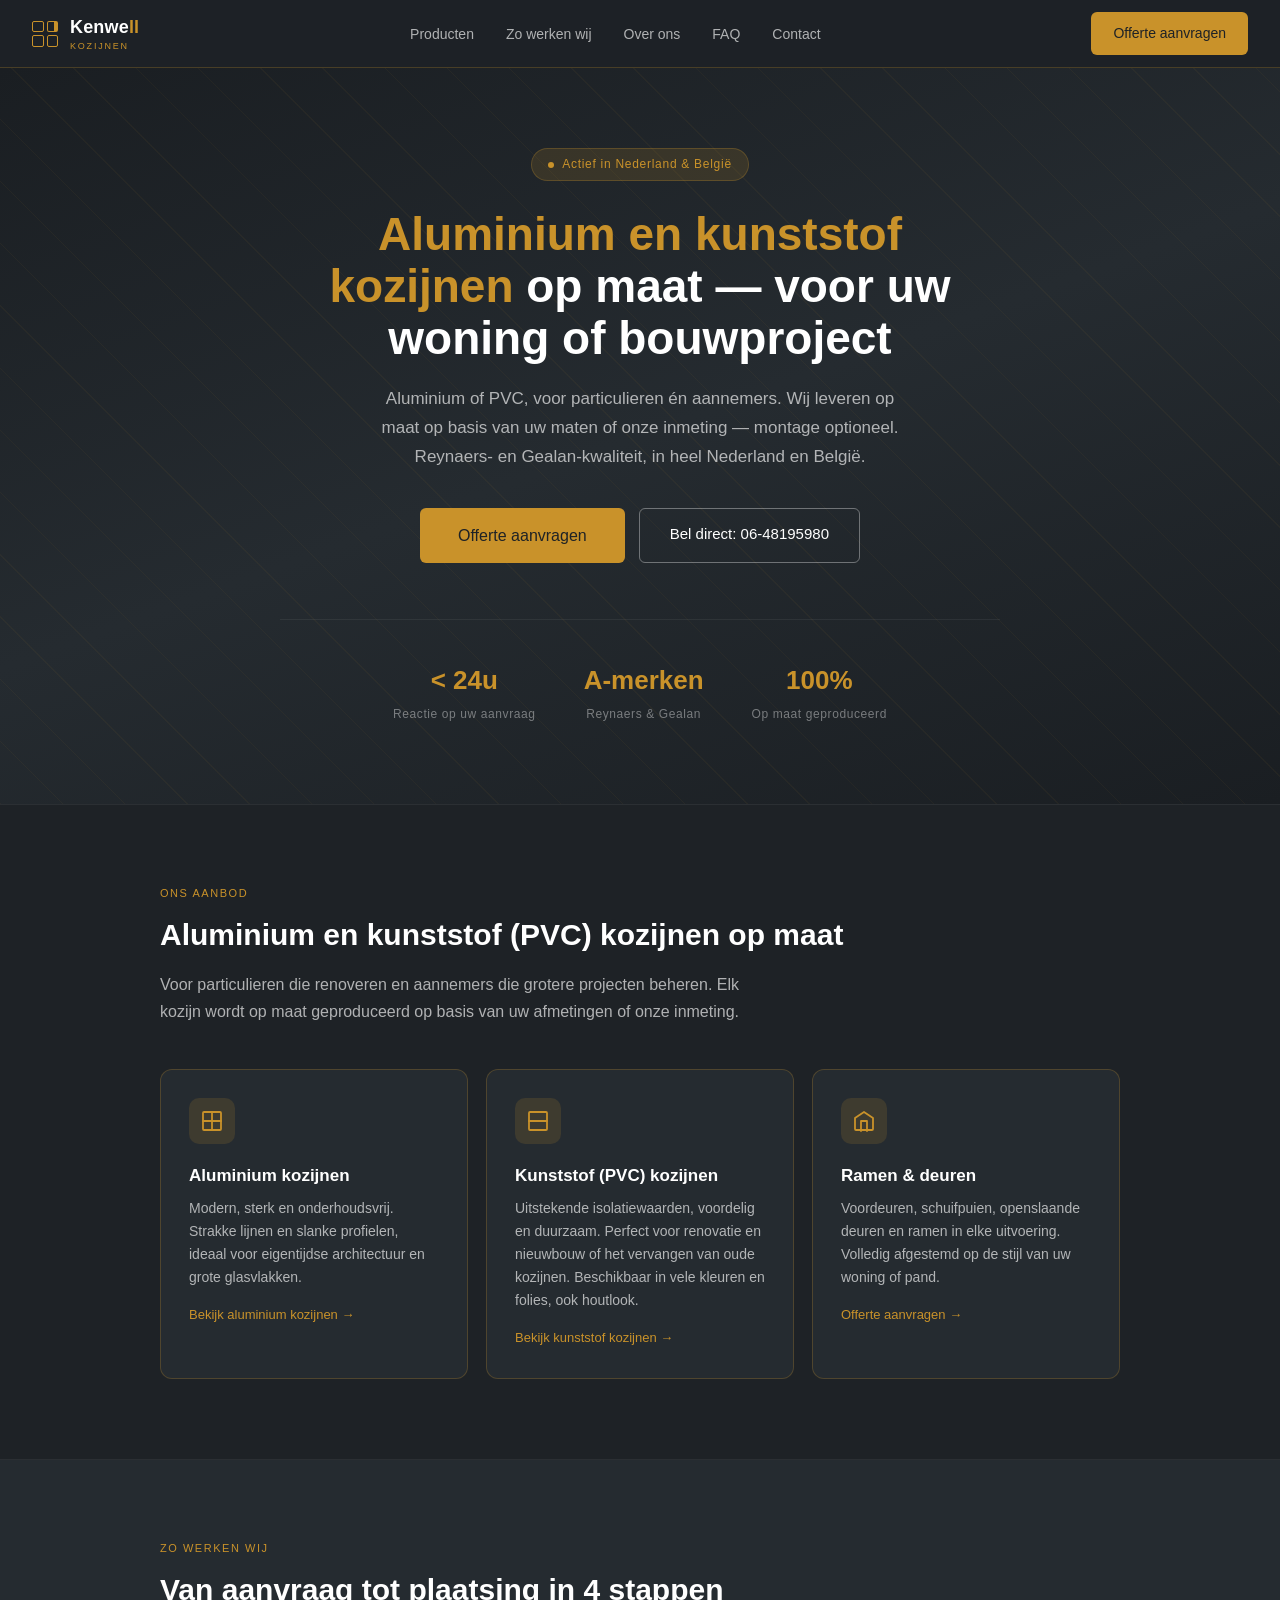
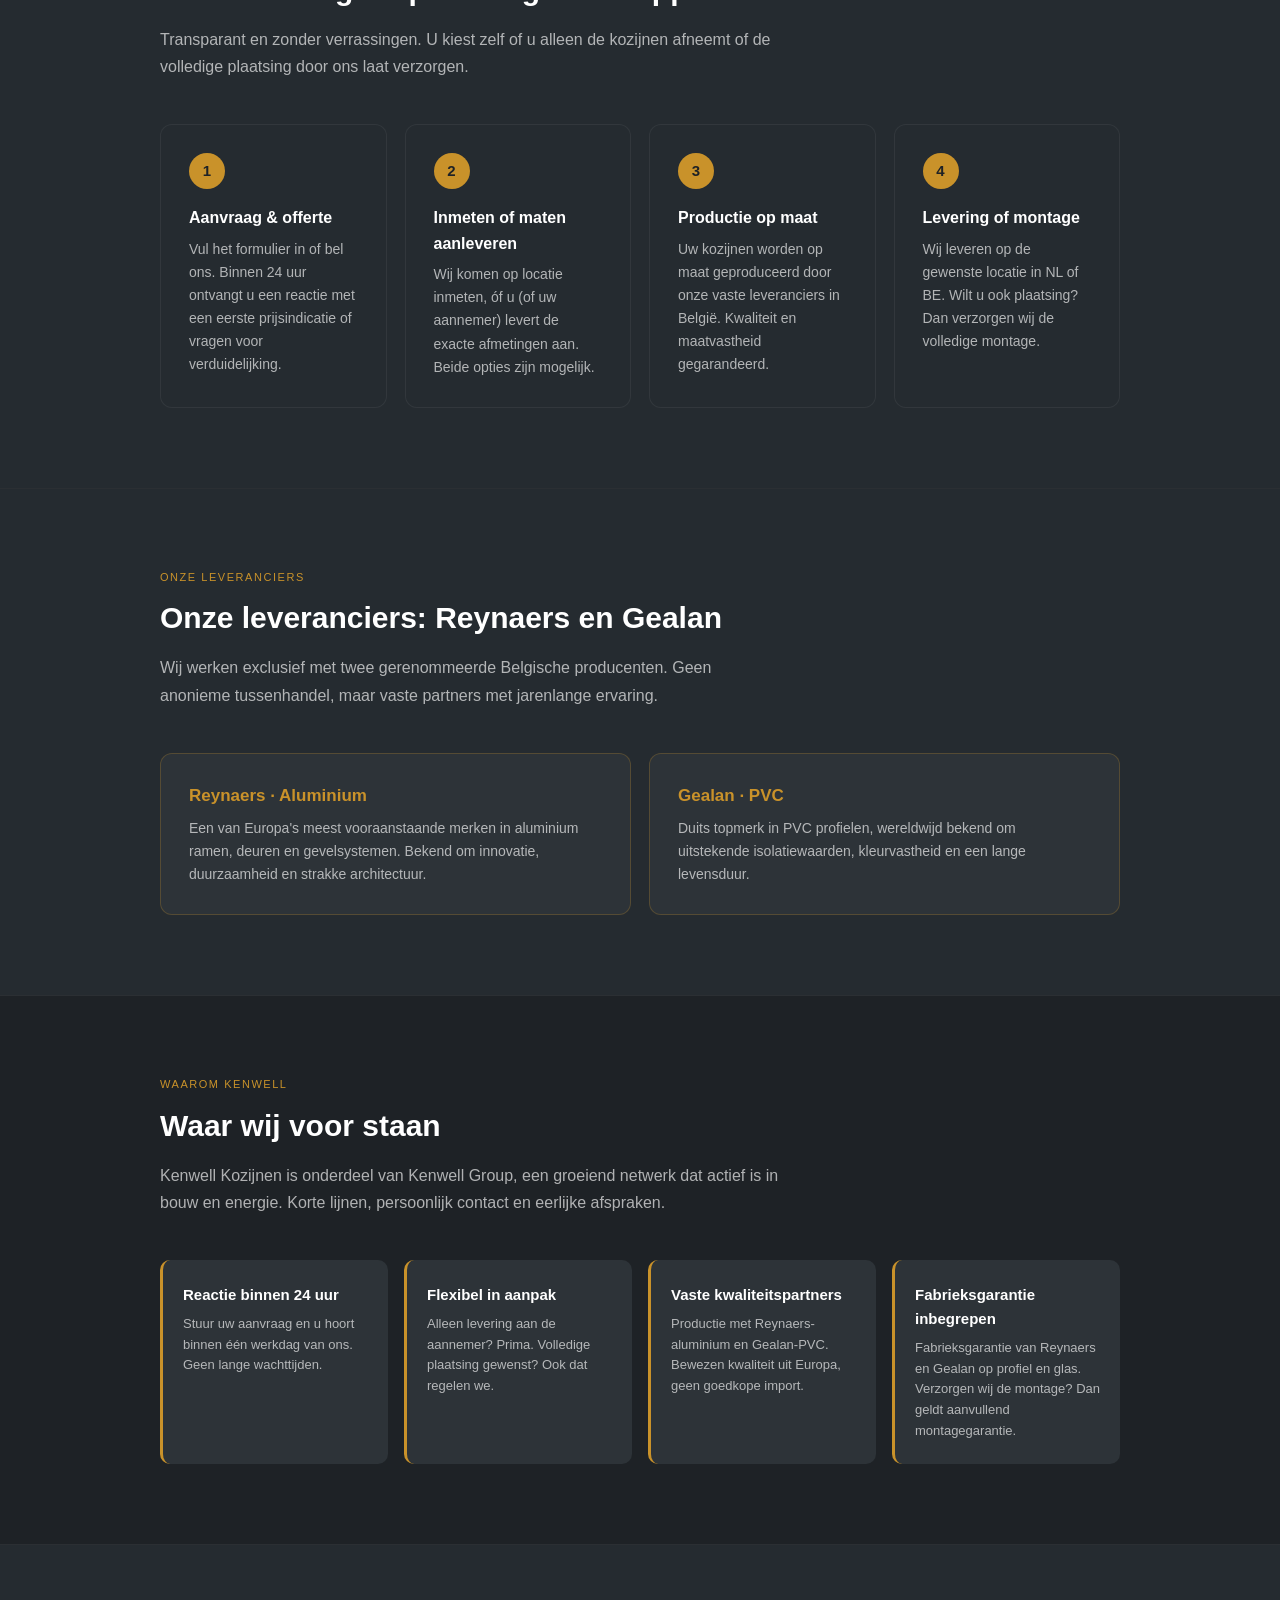
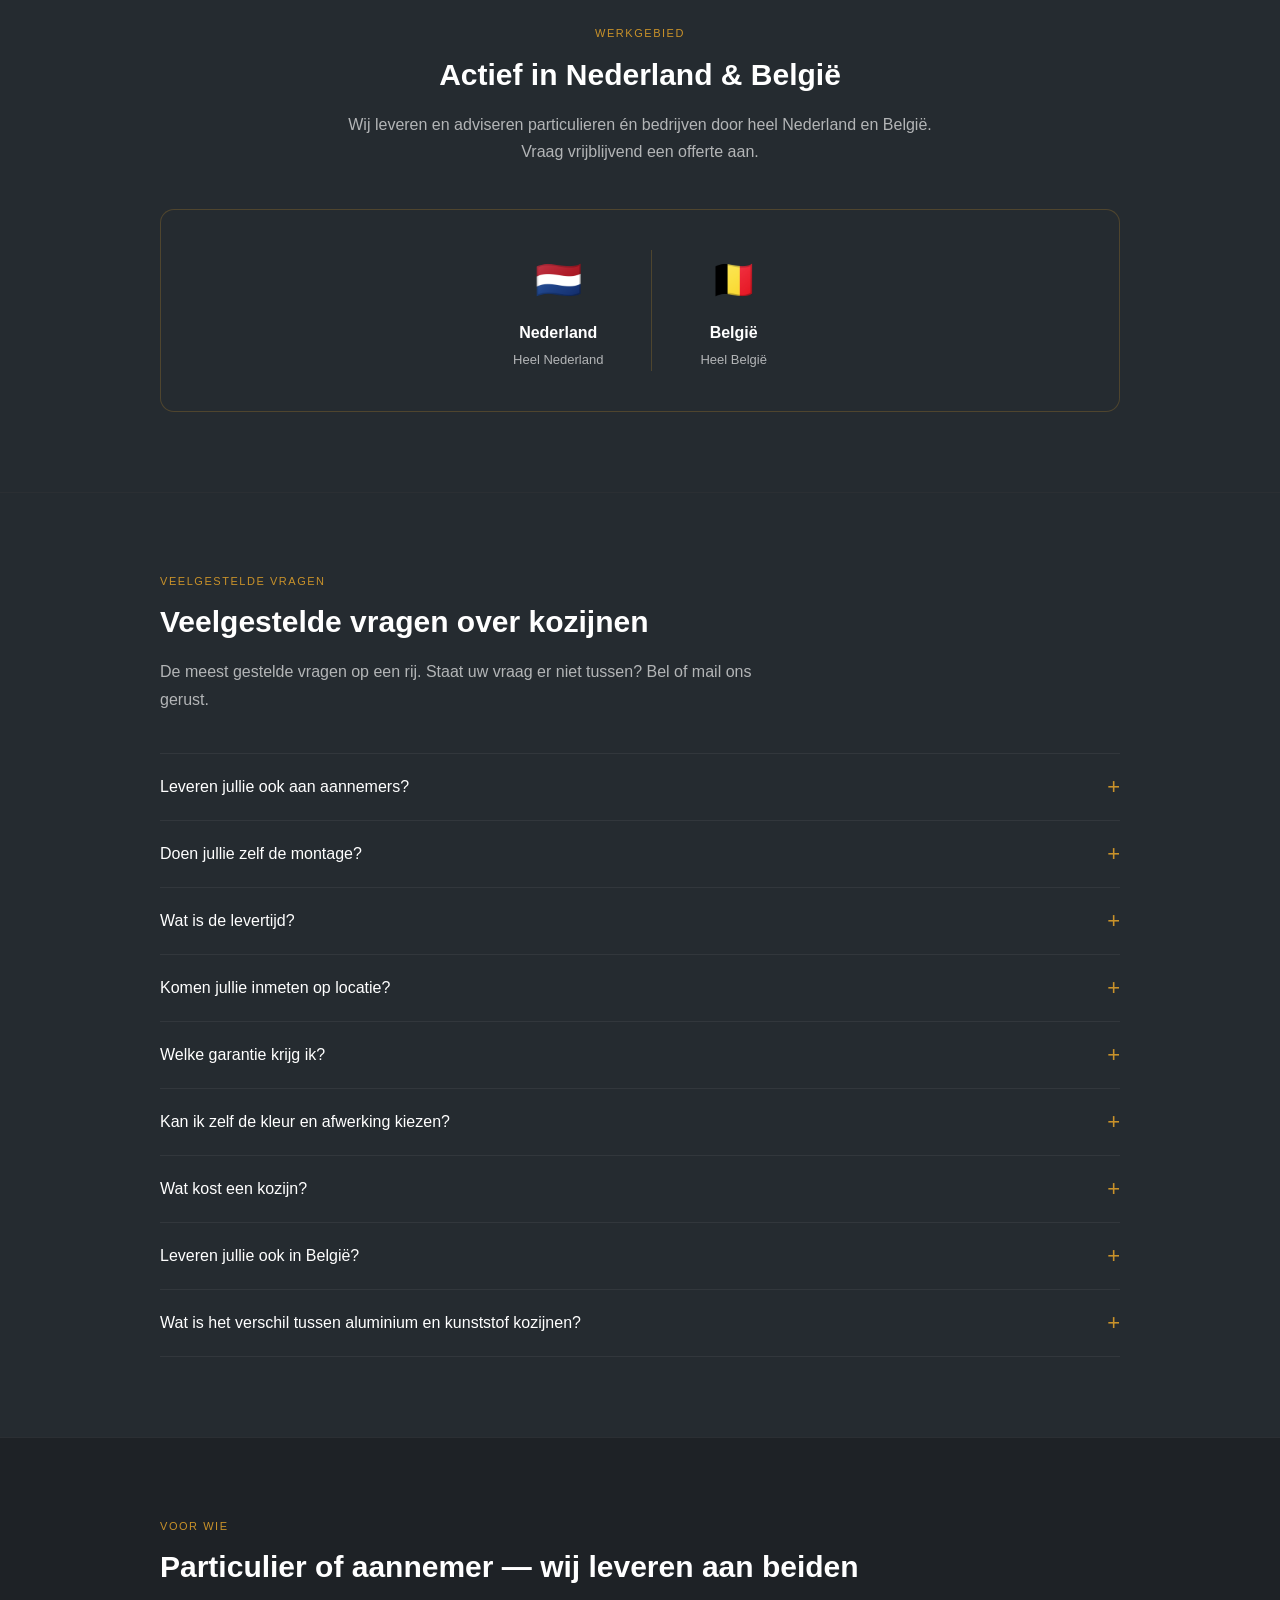
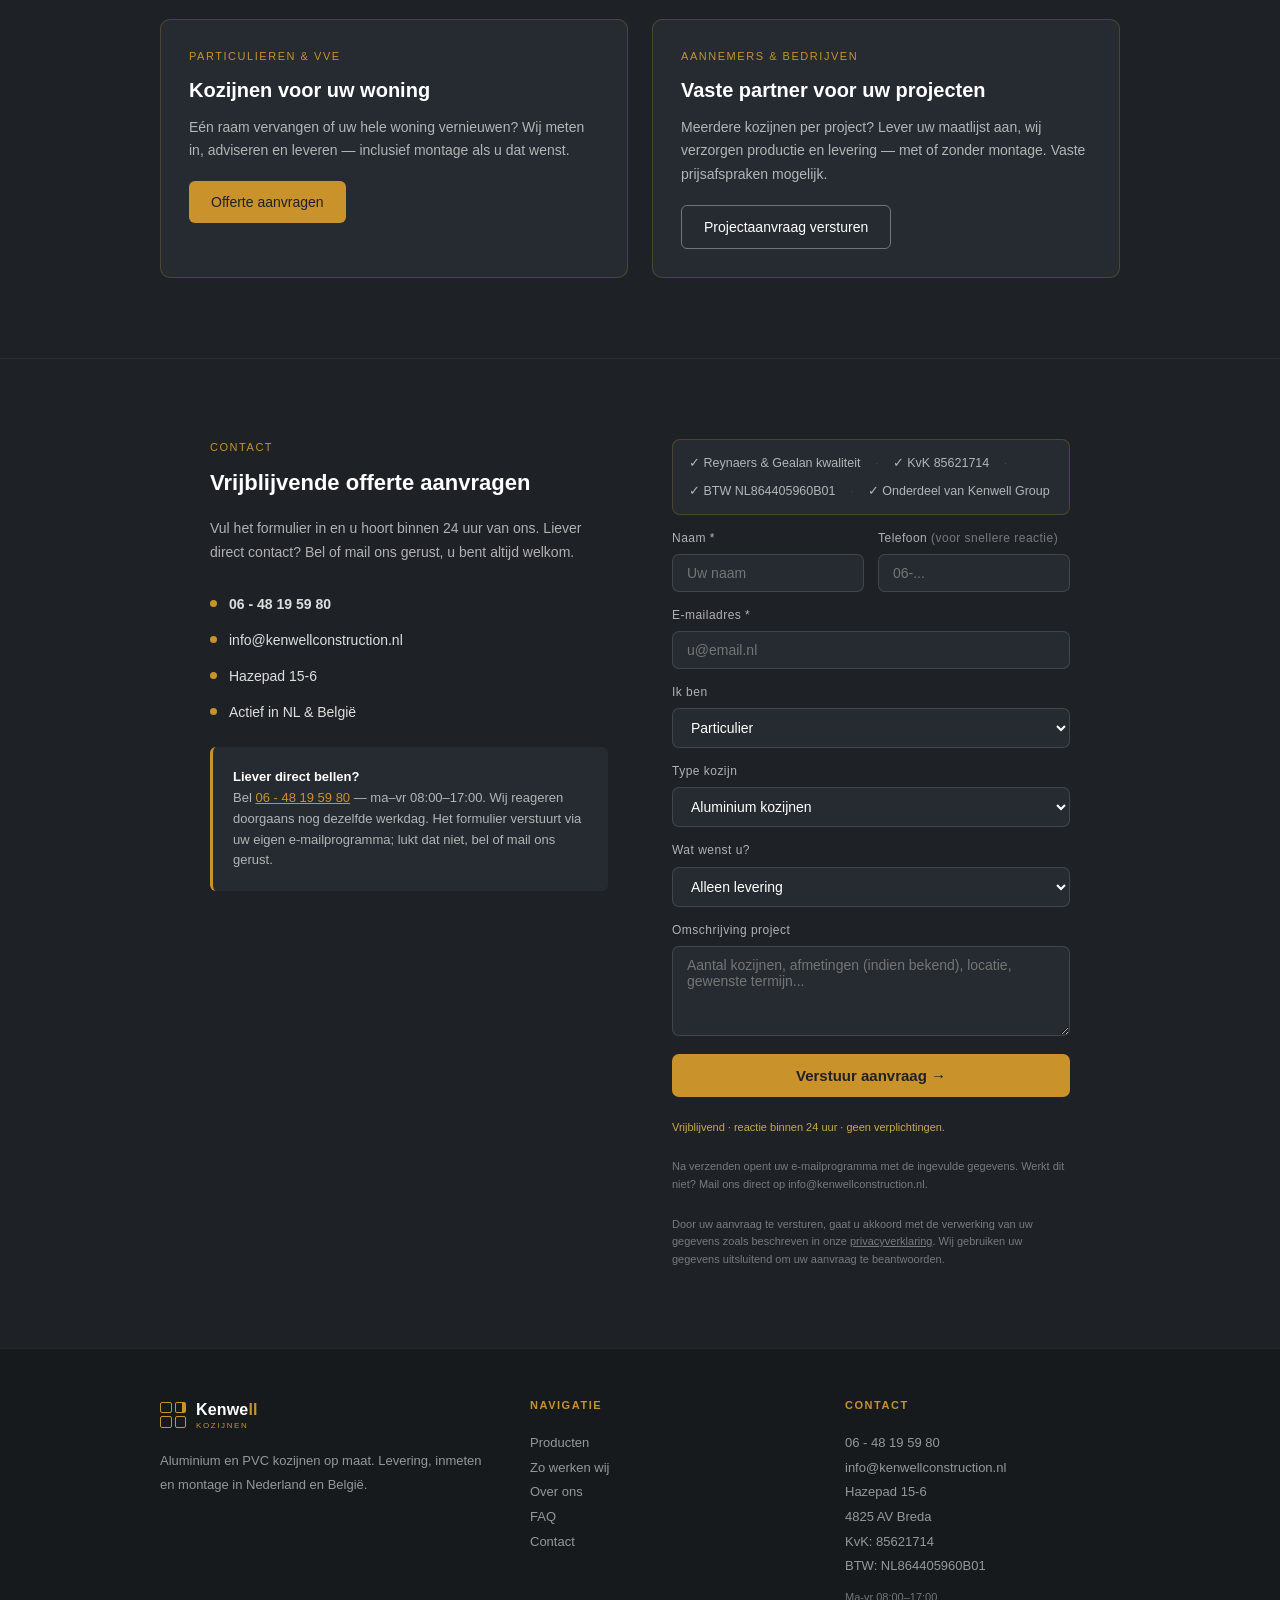
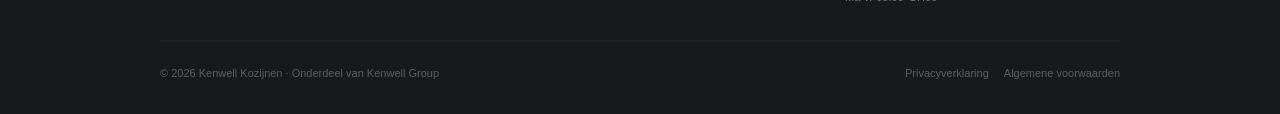
==== commit ec21a567: "Landingspagina's + mobiele fix doelgroepen-blok" ====
--- a/index.html
+++ b/index.html
@@ -519,6 +519,7 @@
     }
 
     /* RESPONSIVE */
+    .split-grid { display: grid; grid-template-columns: 1fr 1fr; gap: 1.5rem; margin-top: 1.75rem; }
     @media (max-width: 768px) {
       nav { padding: 0 1.25rem; }
       .nav-links { display: none; }
@@ -529,6 +530,7 @@
       .hero-stats { gap: 1.75rem; }
       .footer-inner { grid-template-columns: 1fr; gap: 2rem; }
       .footer-bottom { justify-content: center; text-align: center; }
+      .split-grid { grid-template-columns: 1fr; }
     }
     :focus-visible { outline: 2px solid var(--gold); outline-offset: 3px; }
     .hero-ctas .btn-gold { padding: 15px 38px; font-size: 16px; }
@@ -608,7 +610,7 @@
           </div>
           <h3>Aluminium kozijnen</h3>
           <p>Modern, sterk en onderhoudsvrij. Strakke lijnen en slanke profielen, ideaal voor eigentijdse architectuur en grote glasvlakken.</p>
-          <a class="product-link" href="#contact">Offerte aanvragen →</a>
+          <a class="product-link" href="/aluminium-kozijnen/">Bekijk aluminium kozijnen →</a>
         </div>
 
         <div class="product-card">
@@ -620,7 +622,7 @@
           </div>
           <h3>Kunststof (PVC) kozijnen</h3>
           <p>Uitstekende isolatiewaarden, voordelig en duurzaam. Perfect voor renovatie en nieuwbouw of het vervangen van oude kozijnen. Beschikbaar in vele kleuren en folies, ook houtlook.</p>
-          <a class="product-link" href="#contact">Offerte aanvragen →</a>
+          <a class="product-link" href="/kunststof-kozijnen/">Bekijk kunststof kozijnen →</a>
         </div>
 
         <div class="product-card">
@@ -806,7 +808,7 @@
     <div class="section-inner">
       <p class="section-tag">Voor wie</p>
       <h2 class="section-title">Particulier of aannemer — wij leveren aan beiden</h2>
-      <div style="display:grid;grid-template-columns:1fr 1fr;gap:1.5rem;margin-top:1.75rem;">
+      <div class="split-grid">
         <div style="background:var(--dark2);border:1px solid var(--gold-border);border-radius:10px;padding:1.75rem;">
           <p class="section-tag">Particulieren &amp; VvE</p>
           <h3 style="font-size:20px;font-weight:600;margin:.4rem 0 .6rem;">Kozijnen voor uw woning</h3>
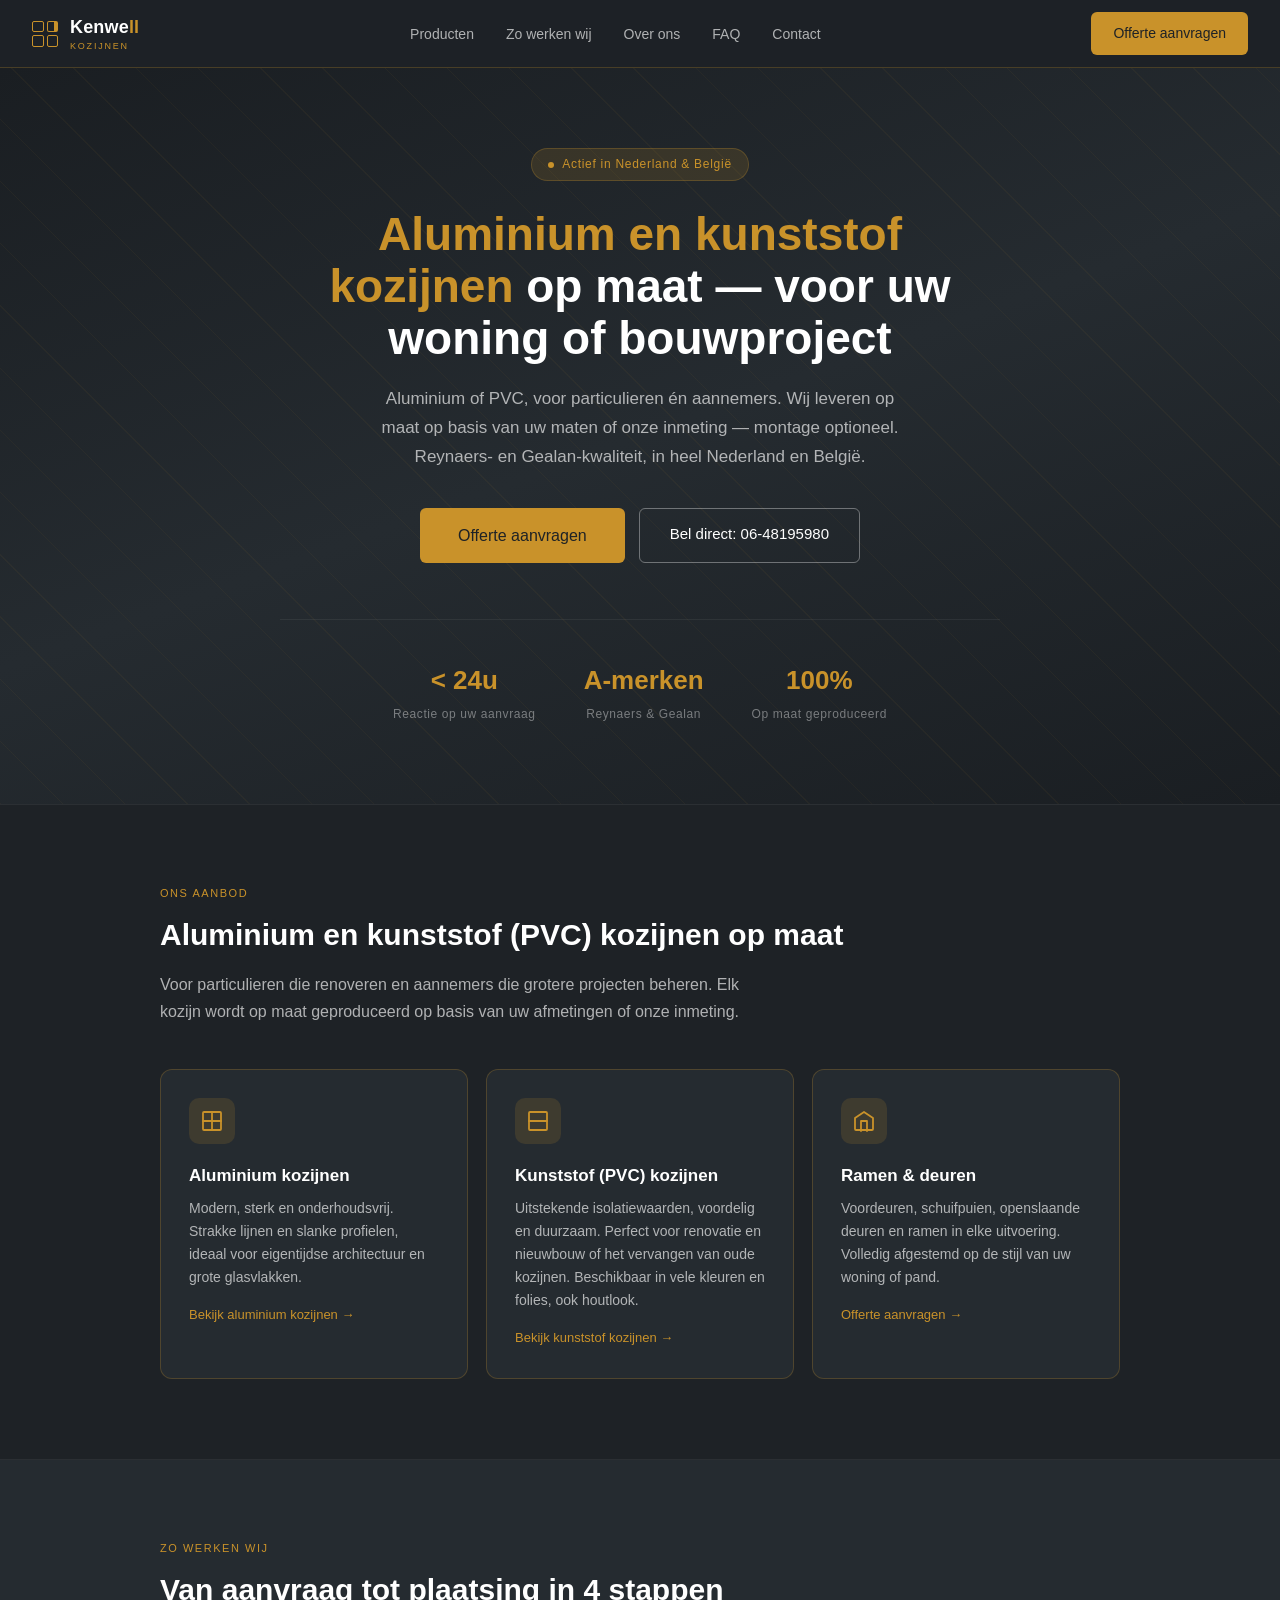
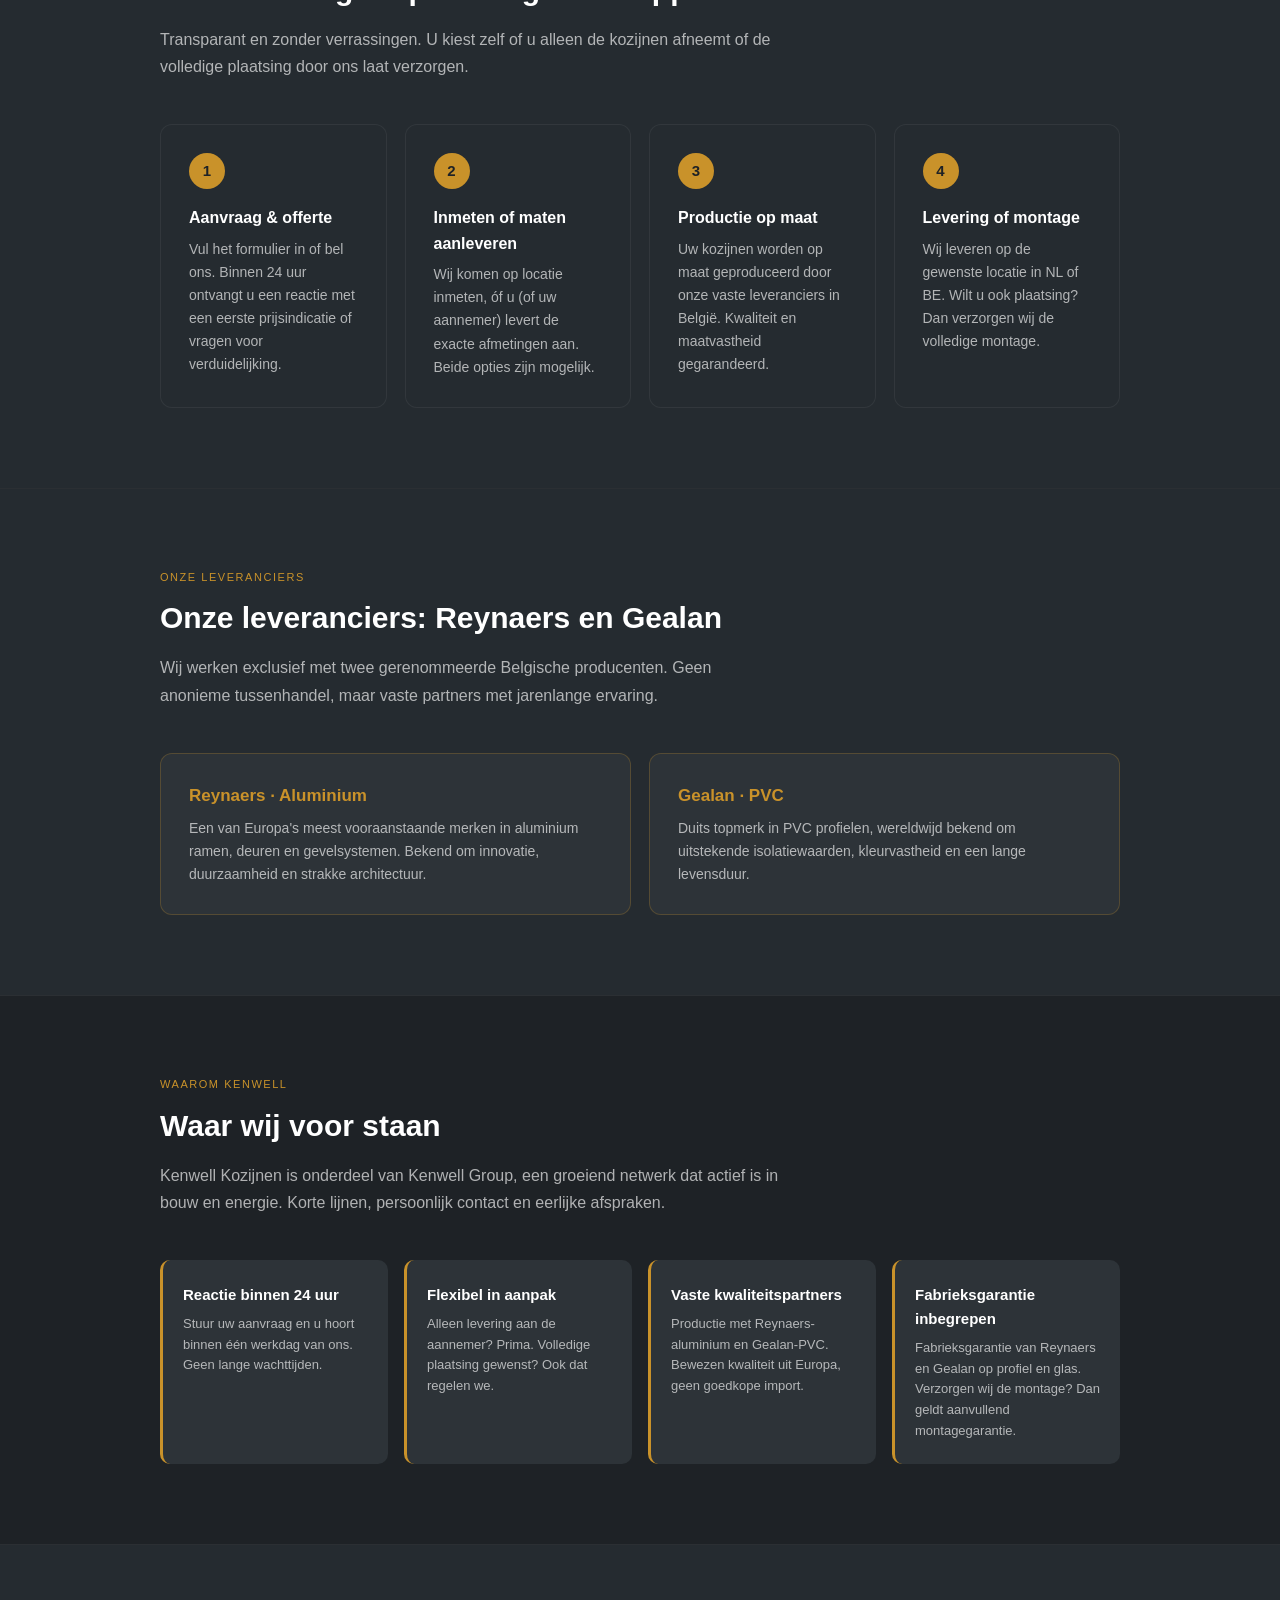
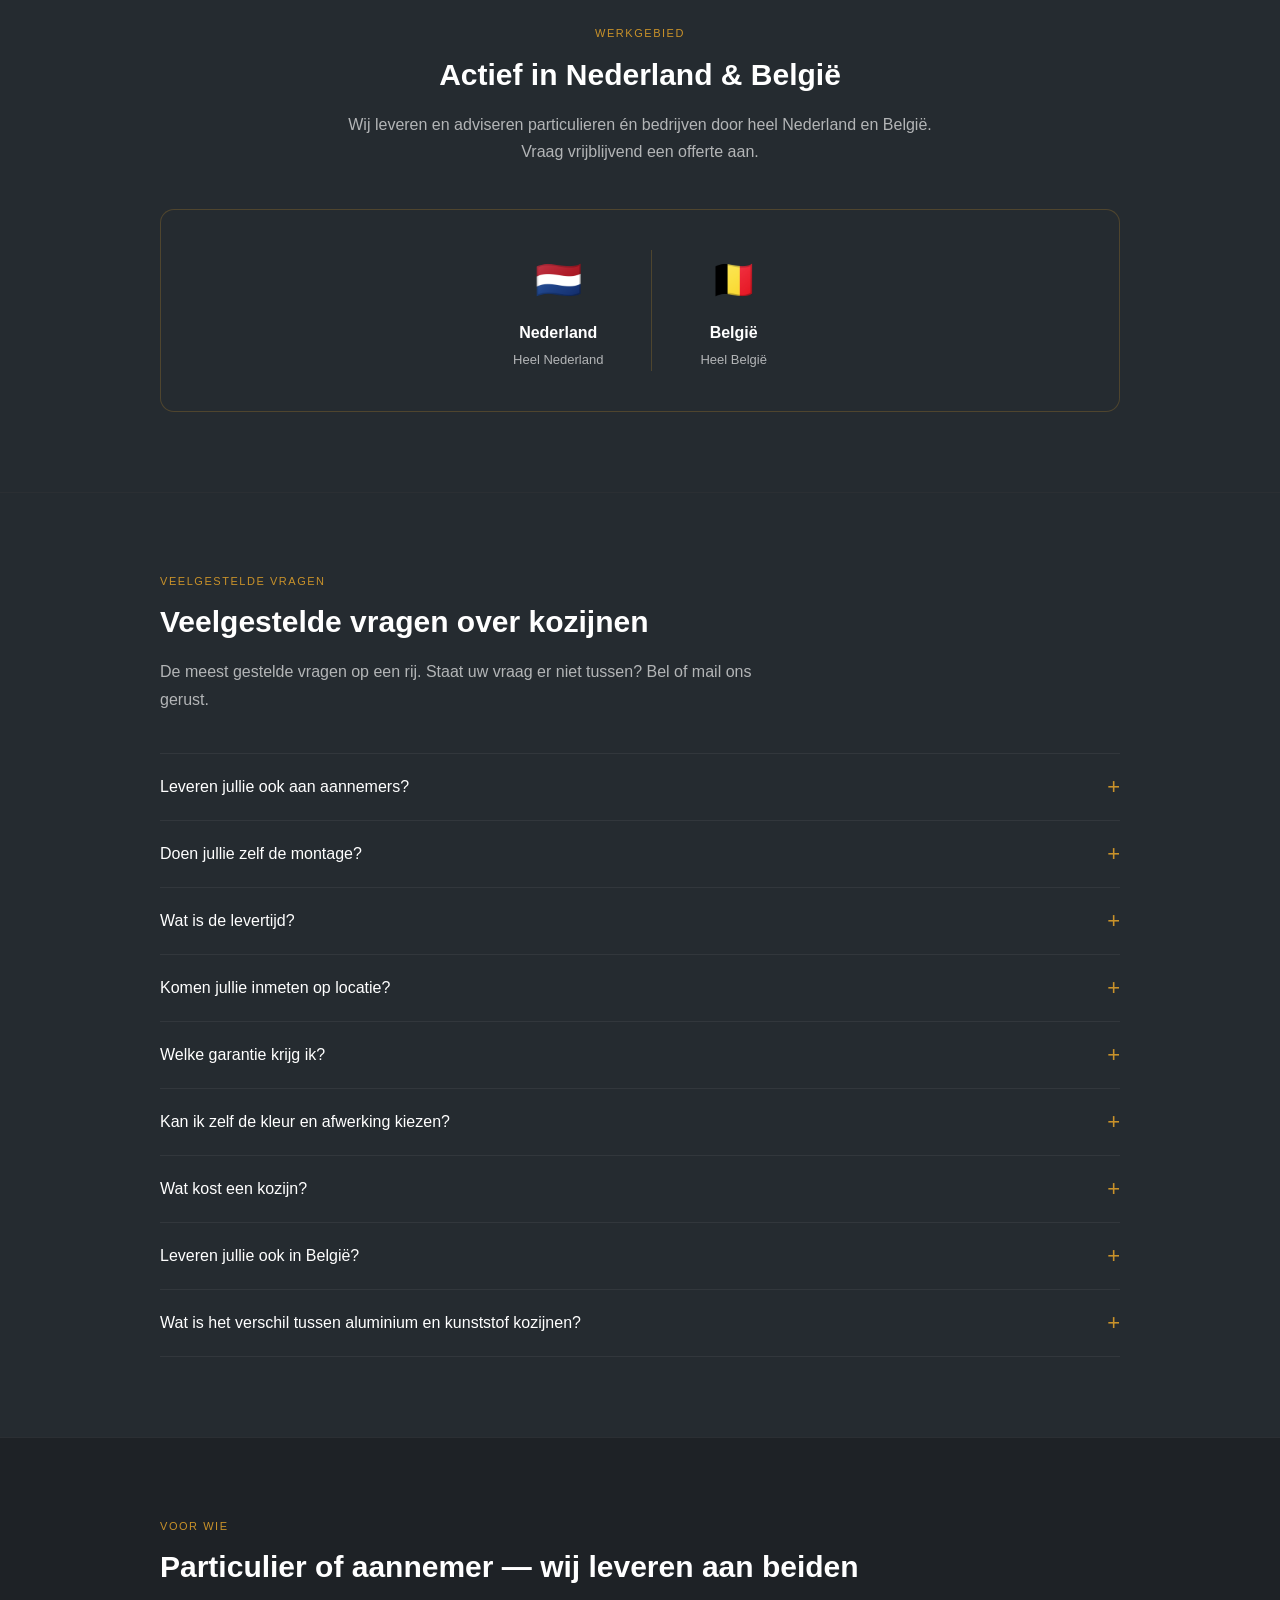
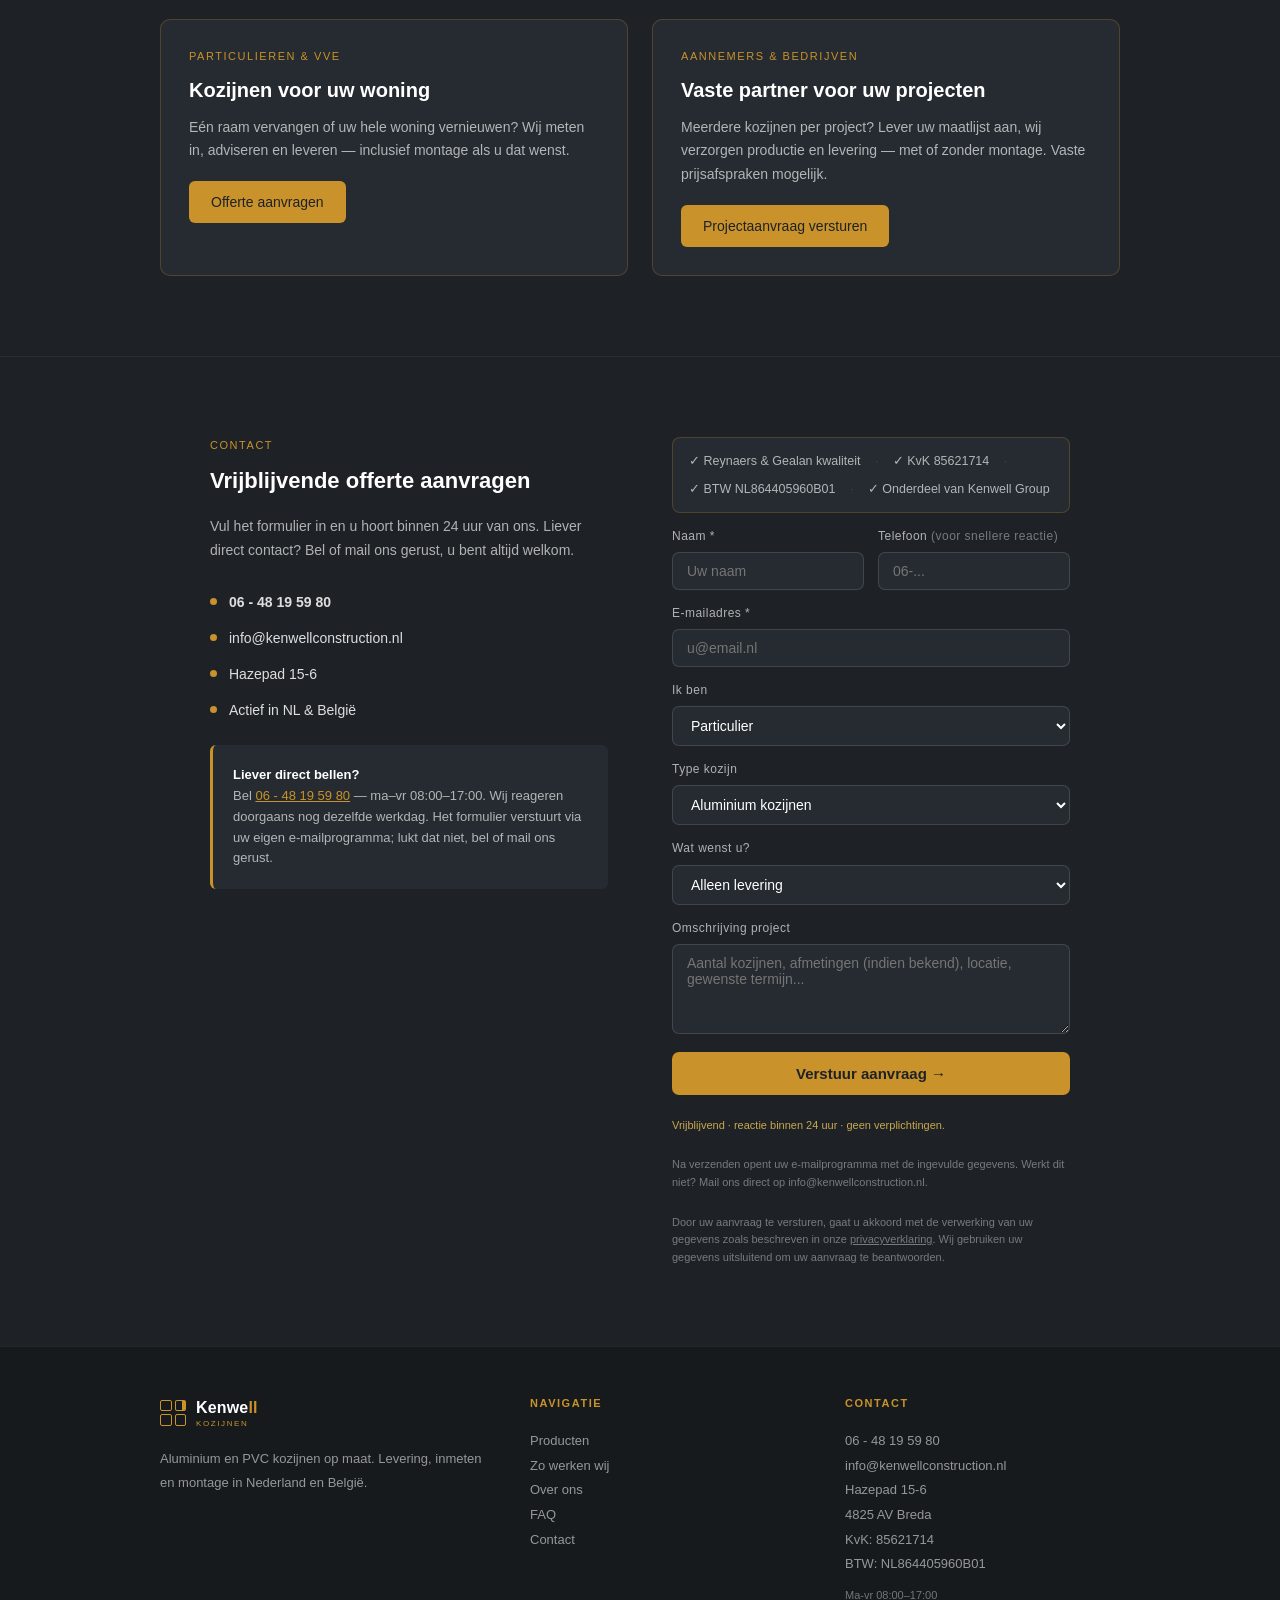
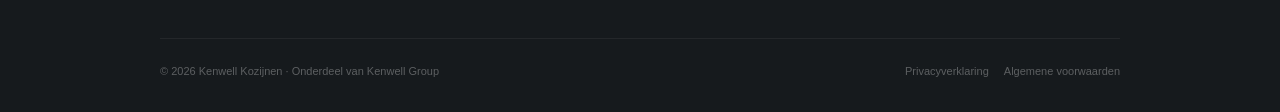
==== commit 64345108: "Stijl: projectaanvraag-knop gelijk aan overige knoppen" ====
--- a/index.html
+++ b/index.html
@@ -819,7 +819,7 @@
           <p class="section-tag">Aannemers &amp; bedrijven</p>
           <h3 style="font-size:20px;font-weight:600;margin:.4rem 0 .6rem;">Vaste partner voor uw projecten</h3>
           <p style="font-size:14px;color:var(--text-muted);line-height:1.7;">Meerdere kozijnen per project? Lever uw maatlijst aan, wij verzorgen productie en levering — met of zonder montage. Vaste prijsafspraken mogelijk.</p>
-          <a class="btn btn-outline" href="#contact" style="margin-top:1.1rem;display:inline-block;">Projectaanvraag versturen</a>
+          <a class="btn btn-gold" href="#contact" style="margin-top:1.1rem;display:inline-block;">Projectaanvraag versturen</a>
         </div>
       </div>
     </div>
